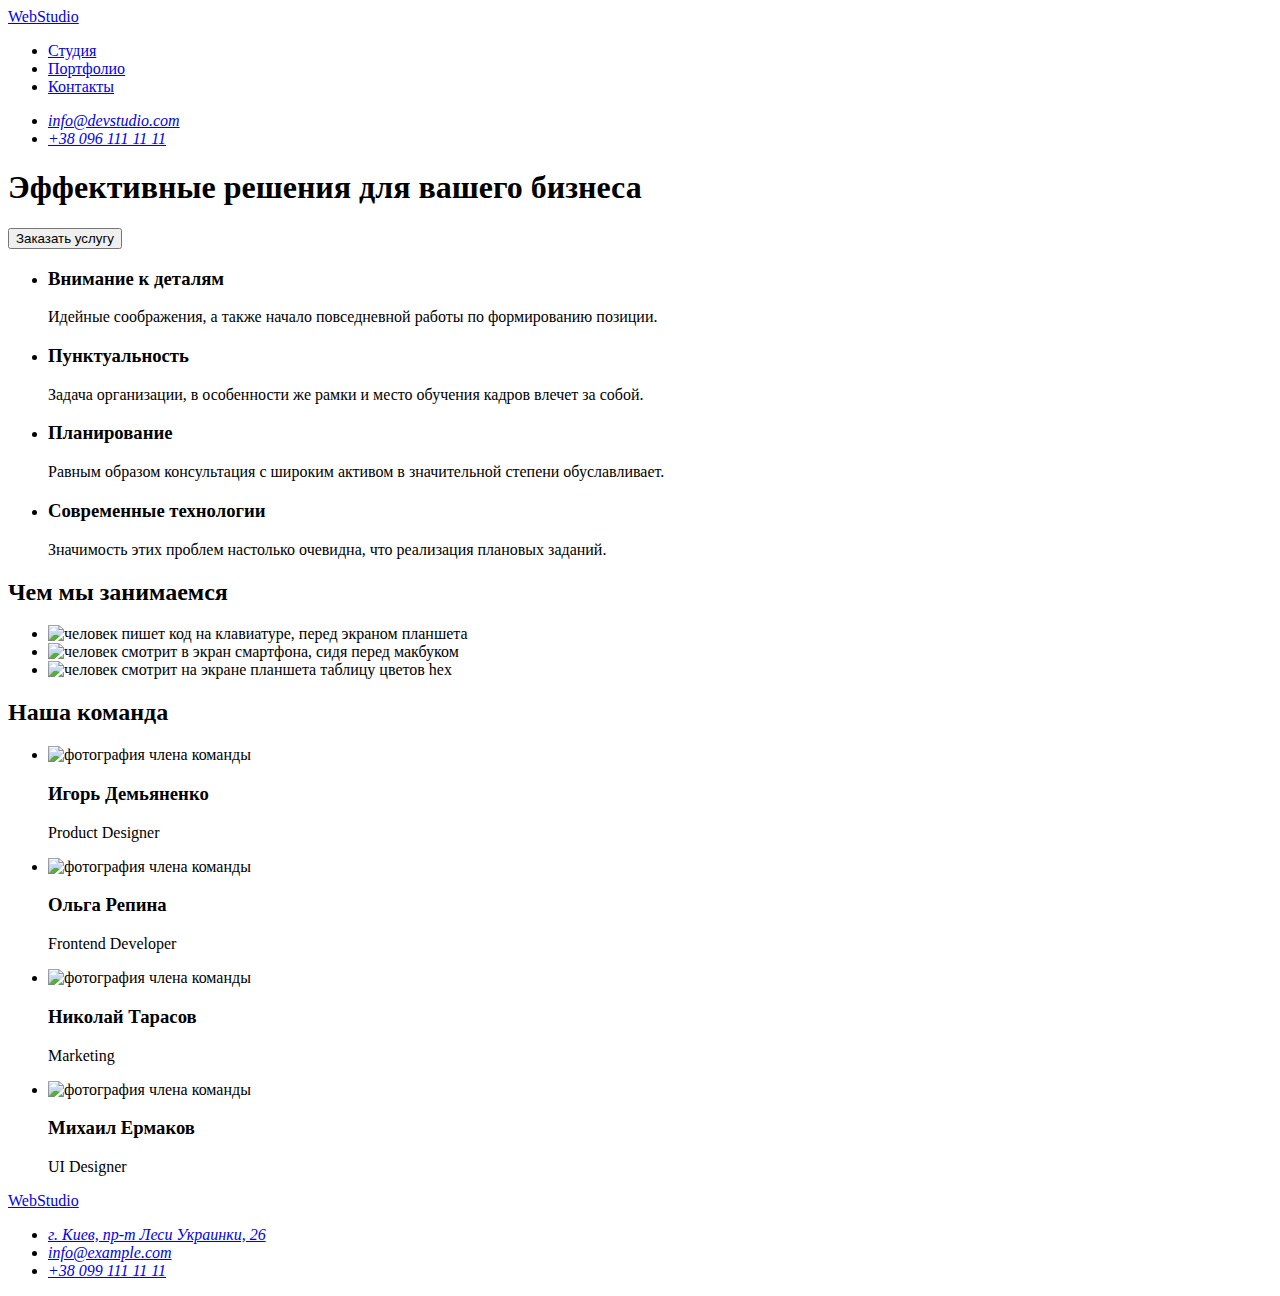
==== index.html @ 72543e78 "adds hw-01" ====
<!DOCTYPE html>
<html lang="ru">
  <head>
    <meta charset="UTF-8" />
    <meta name="viewport" content="width=device-width, initial-scale=1.0" />
    <title>WebStudio</title>
  </head>
  <body>
    <!--header-->
    <header>
      <nav>
        <a href="./index.html" aria-label="текстовый логотип вебстудии"
          ><span>Web</span>Studio</a
        >
        <ul>
          <li><a href="#studio">Студия</a></li>
          <li><a href="#portfolio">Портфолио</a></li>
          <li><a href="#contact">Контакты</a></li>
        </ul>
      </nav>
      <address>
        <ul>
          <li>
            <a href="mailto:info@devstudio.com">info@devstudio.com</a>
          </li>
          <li><a href="tel:+380961111111">+38 096 111 11 11</a></li>
        </ul>
      </address>
    </header>
    <main>
      <!--hero-->
      <section>
        <h1>Эффективные решения для вашего бизнеса</h1>
        <button type="button">Заказать услугу</button>
      </section>
      <!--features-->
      <section>
        <h2 hidden>Особенности</h2>
        <ul>
          <li>
            <h3>Внимание к деталям</h3>
            <p>
              Идейные соображения, а также начало повседневной работы по
              формированию позиции.
            </p>
          </li>
          <li>
            <h3>Пунктуальность</h3>
            <p>
              Задача организации, в особенности же рамки и место обучения кадров
              влечет за собой.
            </p>
          </li>
          <li>
            <h3>Планирование</h3>
            <p>
              Равным образом консультация с широким активом в значительной
              степени обуславливает.
            </p>
          </li>
          <li>
            <h3>Современные технологии</h3>
            <p>
              Значимость этих проблем настолько очевидна, что реализация
              плановых заданий.
            </p>
          </li>
        </ul>
      </section>
      <!--doing-->
      <section>
        <h2>Чем мы занимаемся</h2>
        <ul>
          <li>
            <img
              src="./images/doing/img.jpg"
              alt="человек пишет код на клавиатуре, перед экраном планшета"
              height="370"
              width="294"
            />
          </li>
          <li>
            <img
              src="./images/doing/img-1.jpg"
              alt="человек смотрит в экран смартфона, сидя перед макбуком"
              height="370"
              width="294"
            />
          </li>
          <li>
            <img
              src="./images/doing/img-2.jpg"
              alt="человек смотрит на экране планшета таблицу цветов hex"
              height="370"
              width="294"
            />
          </li>
        </ul>
      </section>
      <!--team-->
      <section>
        <h2>Наша команда</h2>
        <ul>
          <li>
            <img
              src="./images/team/img.jpg"
              alt="фотография члена команды"
              height="270"
              width="260"
            />
            <h3>Игорь Демьяненко</h3>
            <p lang="en">Product Designer</p>
          </li>
          <li>
            <img
              src="./images/team/img-1.jpg"
              alt="фотография члена команды"
              height="270"
              width="260"
            />
            <h3>Ольга Репина</h3>
            <p lang="en">Frontend Developer</p>
          </li>
          <li>
            <img
              src="./images/team/img-2.jpg"
              alt="фотография члена команды"
              height="270"
              width="260"
            />
            <h3>Николай Тарасов</h3>
            <p lang="en">Marketing</p>
          </li>
          <li>
            <img
              src="./images/team/img-3.jpg"
              alt="фотография члена команды"
              height="270"
              width="260"
            />
            <h3>Михаил Ермаков</h3>
            <p lang="en">UI Designer</p>
          </li>
        </ul>
      </section>
    </main>
    <!--footer-->
    <footer>
      <h2 hidden>Подвал</h2>
      <a href="./index.html" aria-label="текстовый логотип вебстудии"
        ><span>Web</span>Studio</a
      >
      <address>
        <ul>
          <li>
            <a href="https://goo.gl/maps/6B7yDmjmFDrhYiot9"
              >г. Киев, пр-т Леси Украинки, 26</a
            >
          </li>
          <li><a href="mailto:info@example.com">info@example.com</a></li>
          <li><a href="tel:+380991111111">+38 099 111 11 11</a></li>
        </ul>
      </address>
    </footer>
  </body>
</html>
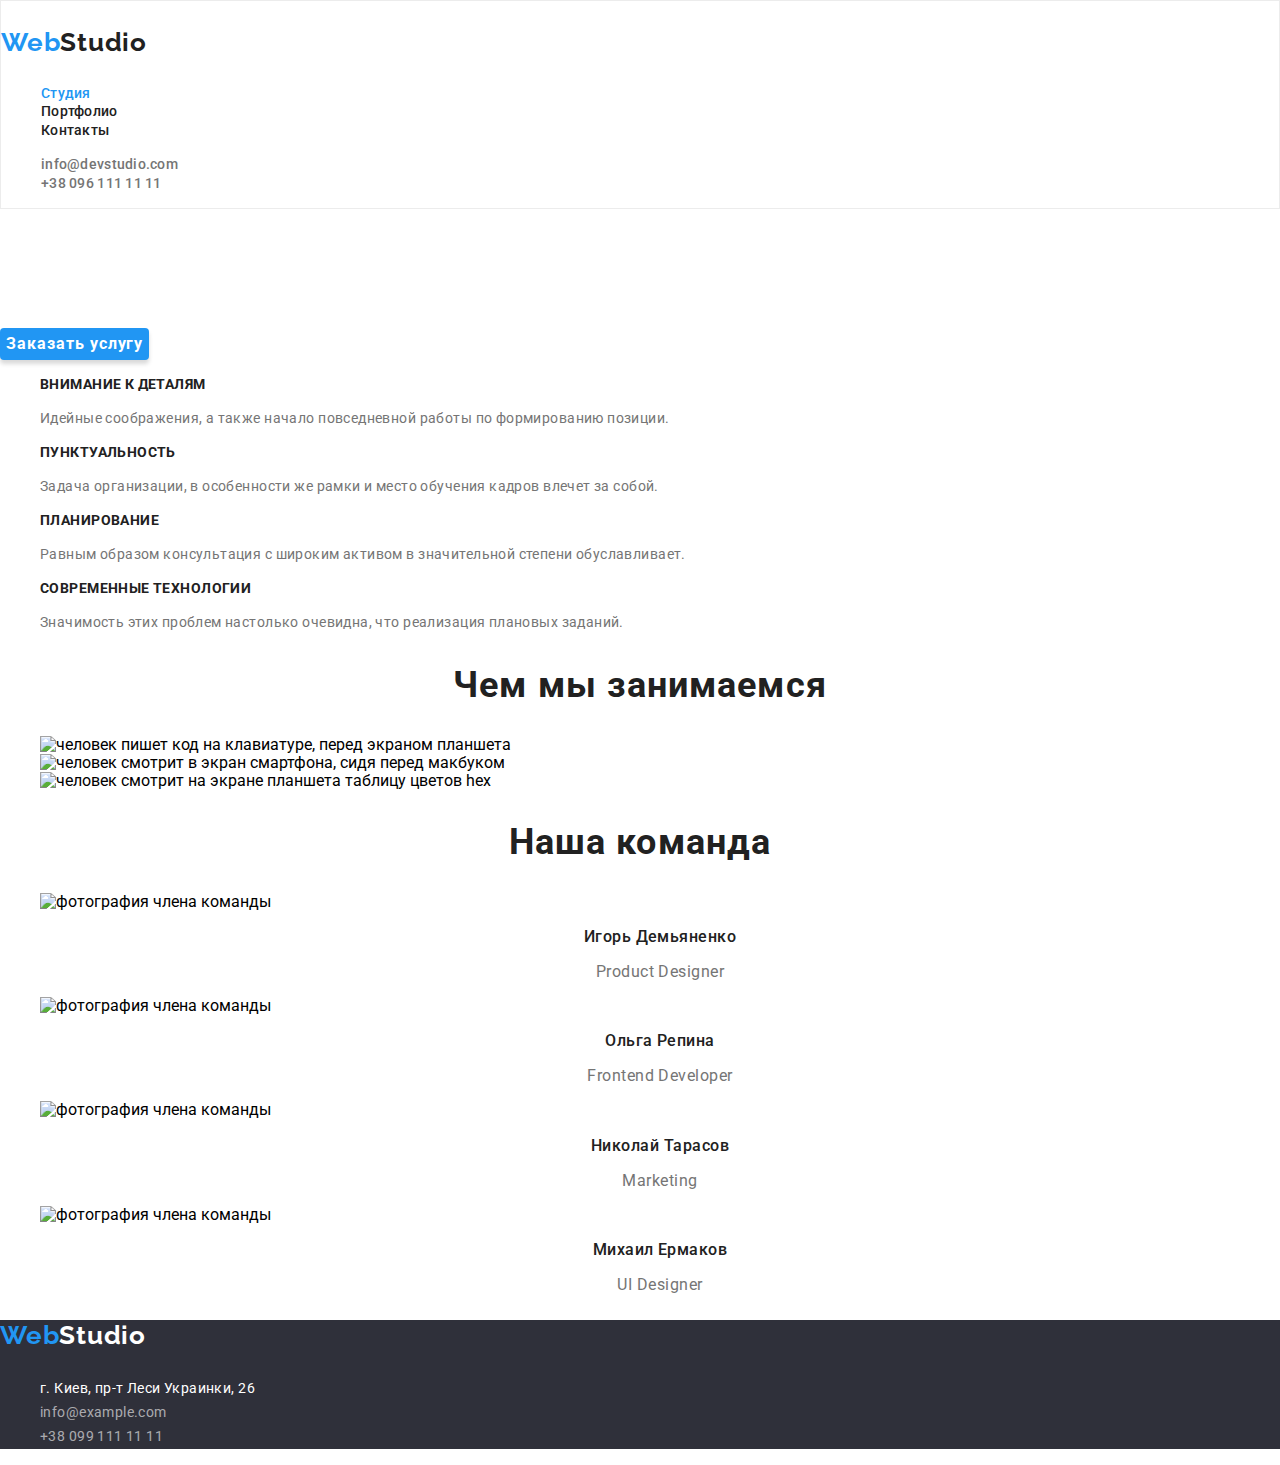
==== commit 16a5cb75: "adds hw-02" ====
--- a/index.html
+++ b/index.html
@@ -3,92 +3,89 @@
   <head>
     <meta charset="UTF-8" />
     <meta name="viewport" content="width=device-width, initial-scale=1.0" />
+    <link rel="stylesheet" href="https://cdnjs.cloudflare.com/ajax/libs/modern-normalize/1.0.0/modern-normalize.min.css" />
+    <link
+      href="https://fonts.googleapis.com/css2?family=Raleway:wght@700&family=Roboto:wght@400;500;700;900&display=swap"
+      rel="stylesheet"
+    />
+    <link rel="stylesheet" href="./css/styles.css" />
     <title>WebStudio</title>
   </head>
   <body>
     <!--header-->
-    <header>
-      <nav>
-        <a href="./index.html" aria-label="текстовый логотип вебстудии"
-          ><span>Web</span>Studio</a
+    <header class="header">
+      <nav class="navigation">
+        <a class="navigation-link link" href="./index.html" aria-label="текстовый логотип вебстудии"
+          ><p class="logo logo-header"><span class="logo-part">Web</span>Studio</p></a
         >
-        <ul>
-          <li><a href="#studio">Студия</a></li>
-          <li><a href="#portfolio">Портфолио</a></li>
-          <li><a href="#contact">Контакты</a></li>
+        <ul class="navigation-list list">
+          <li class="navigation-list-item"><a class="navigation-list-link link active" href="./index.html">Студия</a></li>
+          <li class="navigation-list-item"><a class="navigation-list-link link" href="./portfolio.html">Портфолио</a></li>
+          <li class="navigation-list-item"><a class="navigation-list-link link" href="#">Контакты</a></li>
         </ul>
       </nav>
-      <address>
-        <ul>
-          <li>
-            <a href="mailto:info@devstudio.com">info@devstudio.com</a>
+      <address class="address">
+        <ul class="header-list list">
+          <li class="header-list-item">
+            <a class="header-list-link link" href="mailto:info@devstudio.com">info@devstudio.com</a>
           </li>
-          <li><a href="tel:+380961111111">+38 096 111 11 11</a></li>
+          <li class="header-list-item"><a class="header-list-link link" href="tel:+380961111111">+38 096 111 11 11</a></li>
         </ul>
       </address>
     </header>
     <main>
       <!--hero-->
-      <section>
-        <h1>Эффективные решения для вашего бизнеса</h1>
-        <button type="button">Заказать услугу</button>
+      <section class="hero">
+        <h1 class="hero-title">Эффективные решения для вашего бизнеса</h1>
+        <button class="modal-button" type="button">Заказать услугу</button>
       </section>
       <!--features-->
-      <section>
-        <h2 hidden>Особенности</h2>
-        <ul>
-          <li>
-            <h3>Внимание к деталям</h3>
-            <p>
-              Идейные соображения, а также начало повседневной работы по
-              формированию позиции.
-            </p>
+      <section class="features">
+        <h2 class="title" hidden>Особенности</h2>
+        <ul class="features-list list">
+          <li class="features-list-item">
+            <h3 class="features-list-title">Внимание к деталям</h3>
+            <p class="features-list-text">Идейные соображения, а также начало повседневной работы по формированию позиции.</p>
           </li>
-          <li>
-            <h3>Пунктуальность</h3>
-            <p>
-              Задача организации, в особенности же рамки и место обучения кадров
-              влечет за собой.
-            </p>
+          <li class="features-list-item">
+            <h3 class="features-list-title">Пунктуальность</h3>
+            <p class="features-list-text">Задача организации, в особенности же рамки и место обучения кадров влечет за собой.</p>
           </li>
-          <li>
-            <h3>Планирование</h3>
-            <p>
-              Равным образом консультация с широким активом в значительной
-              степени обуславливает.
-            </p>
+          <li class="features-list-item">
+            <h3 class="features-list-title">Планирование</h3>
+            <p class="features-list-text">Равным образом консультация с широким активом в значительной степени обуславливает.</p>
           </li>
-          <li>
-            <h3>Современные технологии</h3>
-            <p>
-              Значимость этих проблем настолько очевидна, что реализация
-              плановых заданий.
-            </p>
+          <li class="features-list-item">
+            <h3 class="features-list-title">Современные технологии</h3>
+            <p class="features-list-text">Значимость этих проблем настолько очевидна, что реализация плановых заданий.</p>
           </li>
         </ul>
       </section>
       <!--doing-->
-      <section>
-        <h2>Чем мы занимаемся</h2>
-        <ul>
-          <li>
+      <section class="doing">
+        <h2 class="title">Чем мы занимаемся</h2>
+        <ul class="doing-list list">
+          <li class="doing-list-item">
             <img
+              class="doing-list-img"
               src="./images/doing/img.jpg"
               alt="человек пишет код на клавиатуре, перед экраном планшета"
               height="370"
               width="294"
             />
           </li>
-          <li>
+          <li class="doing-list-item">
             <img
+              class="doing-list-img"
               src="./images/doing/img-1.jpg"
               alt="человек смотрит в экран смартфона, сидя перед макбуком"
               height="370"
               width="294"
             />
           </li>
-          <li>
+          <li class="doing-list-item">
             <img
+              class="doing-list-img"
               src="./images/doing/img-2.jpg"
               alt="человек смотрит на экране планшета таблицу цветов hex"
               height="370"
@@ -98,67 +95,45 @@
         </ul>
       </section>
       <!--team-->
-      <section>
-        <h2>Наша команда</h2>
-        <ul>
-          <li>
-            <img
-              src="./images/team/img.jpg"
-              alt="фотография члена команды"
-              height="270"
-              width="260"
-            />
-            <h3>Игорь Демьяненко</h3>
-            <p lang="en">Product Designer</p>
+      <section class="team">
+        <h2 class="title">Наша команда</h2>
+        <ul class="team-list list">
+          <li class="team-list-item">
+            <img class="team-list-img" src="./images/team/img.jpg" alt="фотография члена команды" height="270" width="260" />
+            <h3 class="team-list-title">Игорь Демьяненко</h3>
+            <p class="team-list-text" lang="en">Product Designer</p>
           </li>
-          <li>
-            <img
-              src="./images/team/img-1.jpg"
-              alt="фотография члена команды"
-              height="270"
-              width="260"
-            />
-            <h3>Ольга Репина</h3>
-            <p lang="en">Frontend Developer</p>
+          <li class="team-list-item">
+            <img class="team-list-img" src="./images/team/img-1.jpg" alt="фотография члена команды" height="270" width="260" />
+            <h3 class="team-list-title">Ольга Репина</h3>
+            <p class="team-list-text" lang="en">Frontend Developer</p>
           </li>
-          <li>
-            <img
-              src="./images/team/img-2.jpg"
-              alt="фотография члена команды"
-              height="270"
-              width="260"
-            />
-            <h3>Николай Тарасов</h3>
-            <p lang="en">Marketing</p>
+          <li class="team-list-item">
+            <img class="team-list-img" src="./images/team/img-2.jpg" alt="фотография члена команды" height="270" width="260" />
+            <h3 class="team-list-title">Николай Тарасов</h3>
+            <p class="team-list-text" lang="en">Marketing</p>
           </li>
-          <li>
-            <img
-              src="./images/team/img-3.jpg"
-              alt="фотография члена команды"
-              height="270"
-              width="260"
-            />
-            <h3>Михаил Ермаков</h3>
-            <p lang="en">UI Designer</p>
+          <li class="team-list-item">
+            <img class="team-list-img" src="./images/team/img-3.jpg" alt="фотография члена команды" height="270" width="260" />
+            <h3 class="team-list-title">Михаил Ермаков</h3>
+            <p class="team-list-text" lang="en">UI Designer</p>
           </li>
         </ul>
       </section>
     </main>
     <!--footer-->
-    <footer>
-      <h2 hidden>Подвал</h2>
-      <a href="./index.html" aria-label="текстовый логотип вебстудии"
-        ><span>Web</span>Studio</a
-      >
-      <address>
-        <ul>
-          <li>
-            <a href="https://goo.gl/maps/6B7yDmjmFDrhYiot9"
-              >г. Киев, пр-т Леси Украинки, 26</a
-            >
+    <footer class="footer">
+      <h2 class="title" hidden>Подвал</h2>
+      <a class="navigation-link link" href="./index.html" aria-label="текстовый логотип вебстудии">
+        <p class="logo logo-footer"><span class="logo-part">Web</span>Studio</p>
+      </a>
+      <address class="address">
+        <ul class="footer-list list">
+          <li class="footer-list-item">
+            <a class="footer-list-map link" href="https://goo.gl/maps/6B7yDmjmFDrhYiot9">г. Киев, пр-т Леси Украинки, 26</a>
           </li>
-          <li><a href="mailto:info@example.com">info@example.com</a></li>
-          <li><a href="tel:+380991111111">+38 099 111 11 11</a></li>
+          <li class="footer-list-item"><a class="footer-list-link link" href="mailto:info@example.com">info@example.com</a></li>
+          <li class="footer-list-item"><a class="footer-list-link link" href="tel:+380991111111">+38 099 111 11 11</a></li>
         </ul>
       </address>
     </footer>
--- a/css/styles.css
+++ b/css/styles.css
@@ -0,0 +1,239 @@
+:root {
+  --primary-font: 'Roboto', sans-serif;
+  --secondary-font: 'Raleway', sans-serif;
+  /* --tertiary-font: 'Raleway', sans-serif; */
+  --accent-color: #2196f3;
+  --title-color: #212121;
+}
+
+body {
+  font-family: var(--primary-font);
+  font-style: normal;
+  position: relative;
+  background: #ffffff;
+}
+
+/* ========== components ========== */
+.logo {
+  font-family: var(--secondary-font);
+  font-style: normal;
+  font-weight: 700;
+  font-size: 26px;
+  line-height: 1.192;
+  letter-spacing: 0.03em;
+}
+.logo-header {
+  color: #212121;
+}
+.logo-footer {
+  color: #ffffff;
+}
+.logo-part {
+  color: #2196f3;
+}
+.title {
+  font-weight: 700;
+  font-size: 36px;
+  line-height: 1.167;
+  text-align: center;
+  letter-spacing: 0.03em;
+  color: var(--title-color);
+}
+.list {
+  list-style: none;
+}
+.link {
+  text-decoration: none;
+}
+.address {
+  font-style: normal;
+}
+/* ========== end components ========== */
+
+/* ========== header ========== */
+.navigation-list-link {
+  font-weight: 500;
+  font-size: 14px;
+  line-height: 1.143;
+  letter-spacing: 0.02em;
+  color: #212121;
+}
+.header-list-link {
+  font-weight: 500;
+  font-size: 14px;
+  line-height: 1.143;
+  letter-spacing: 0.02em;
+  color: #757575;
+}
+.navigation-list-link:hover,
+.navigation-list-link:focus,
+.header-list-link:hover,
+.header-list-link:focus {
+  color: var(--accent-color);
+}
+.active {
+  color: var(--accent-color);
+}
+.header {
+  border: 1px solid #ececec;
+}
+/* ========== end header ========== */
+
+/* ========== hero ========== */
+.hero-title {
+  font-weight: 900;
+  font-size: 44px;
+  line-height: 1.364;
+  text-align: center;
+  letter-spacing: 0.06em;
+  text-transform: uppercase;
+  color: #ffffff;
+}
+.modal-button {
+  font-family: var(--primary-font);
+  font-style: normal;
+  font-weight: 700;
+  font-size: 16px;
+  line-height: 1.875;
+  display: flex;
+  align-items: center;
+  text-align: center;
+  letter-spacing: 0.06em;
+  color: #ffffff;
+  background: #2196f3;
+  box-shadow: 0px 4px 4px rgba(0, 0, 0, 0.15);
+  border-radius: 4px;
+  border: none;
+  outline: none;
+}
+/* .modal-button is in components*/
+/* ========== end hero ========== */
+
+/* ========== features ========== */
+.features-list-title {
+  font-weight: 700;
+  font-size: 14px;
+  line-height: 1.143;
+  letter-spacing: 0.03em;
+  text-transform: uppercase;
+  color: #212121;
+}
+.features-list-text {
+  font-weight: 400;
+  font-size: 14px;
+  line-height: 24px;
+  letter-spacing: 0.03em;
+  color: #757575;
+}
+/* ========== end features ========== */
+
+/* ========== doing ========== */
+/* .title is in components*/
+/* .doing-list-img {
+position: absolute;
+width: 370px;
+height: 294px;
+left: 1015px;
+top: 1061px;} */
+/* ========== end doing ========== */
+
+/* ========== team ========== */
+/* .title is in components*/
+.team-list-title {
+  font-weight: 500;
+  font-size: 16px;
+  line-height: 1.187;
+  text-align: center;
+  letter-spacing: 0.03em;
+  color: #212121;
+}
+.team-list-text {
+  font-weight: 400;
+  font-size: 16px;
+  line-height: 1.187;
+  text-align: center;
+  letter-spacing: 0.03em;
+  color: #757575;
+}
+/* .team-list-img {
+position: absolute;
+background: #FFFFFF;
+box-shadow: 0px 1px 3px rgba(0, 0, 0, 0.12), 0px 1px 1px rgba(0, 0, 0, 0.14), 0px 2px 1px rgba(0, 0, 0, 0.2);
+border-radius: 0px 0px 4px 4px;
+} */
+/* ========== end team ========== */
+
+/* ========== footer ========== */
+.footer {
+  background: #2f303a;
+}
+.logo-dark {
+  font-weight: 700;
+  font-size: 26px;
+  line-height: 1.192;
+  letter-spacing: 0.03em;
+  color: #ffffff;
+}
+.footer-list-map {
+  font-weight: 400;
+  font-size: 14px;
+  line-height: 1.714;
+  letter-spacing: 0.03em;
+  color: #ffffff;
+}
+.footer-list-link {
+  font-weight: 400;
+  font-size: 14px;
+  line-height: 1.714;
+  letter-spacing: 0.03em;
+  color: rgba(255, 255, 255, 0.6);
+}
+/* ========== end footer ========== */
+
+/* ========== portfolio ========== */
+.filter-button {
+  font-family: var(--primary-font);
+  font-style: normal;
+  height: 38px;
+  font-weight: 500;
+  font-size: 16px;
+  line-height: 1.625px;
+  text-align: center;
+  letter-spacing: 0.03em;
+  color: #212121;
+  background: #f5f4fa;
+  border-radius: 4px;
+  border: none;
+  outline: none;
+}
+.filter-button:hover,
+.filter-button:focus {
+  color: #ffffff;
+  background: #2196f3;
+  box-shadow: 0px 3px 1px rgba(0, 0, 0, 0.1), 0px 1px 2px rgba(0, 0, 0, 0.08), 0px 2px 2px rgba(0, 0, 0, 0.12);
+}
+.portfolio-list-title {
+  font-weight: 700;
+  font-size: 18px;
+  line-height: 2;
+  letter-spacing: 0.06em;
+  color: var(--title-color);
+}
+.portfolio-list-text {
+  font-weight: 400;
+  font-size: 16px;
+  line-height: 1.875;
+  letter-spacing: 0.03em;
+  color: #757575;
+}
+/* .portfolio-list-item {
+  position: absolute;
+  width: 370px;
+  height: 404px;
+  left: 215px;
+  top: 262px;
+  background: #ffffff;
+  border: 1px solid #eeeeee;
+  box-sizing: border-box;
+} */
+/* ========== end portfolio ========== */
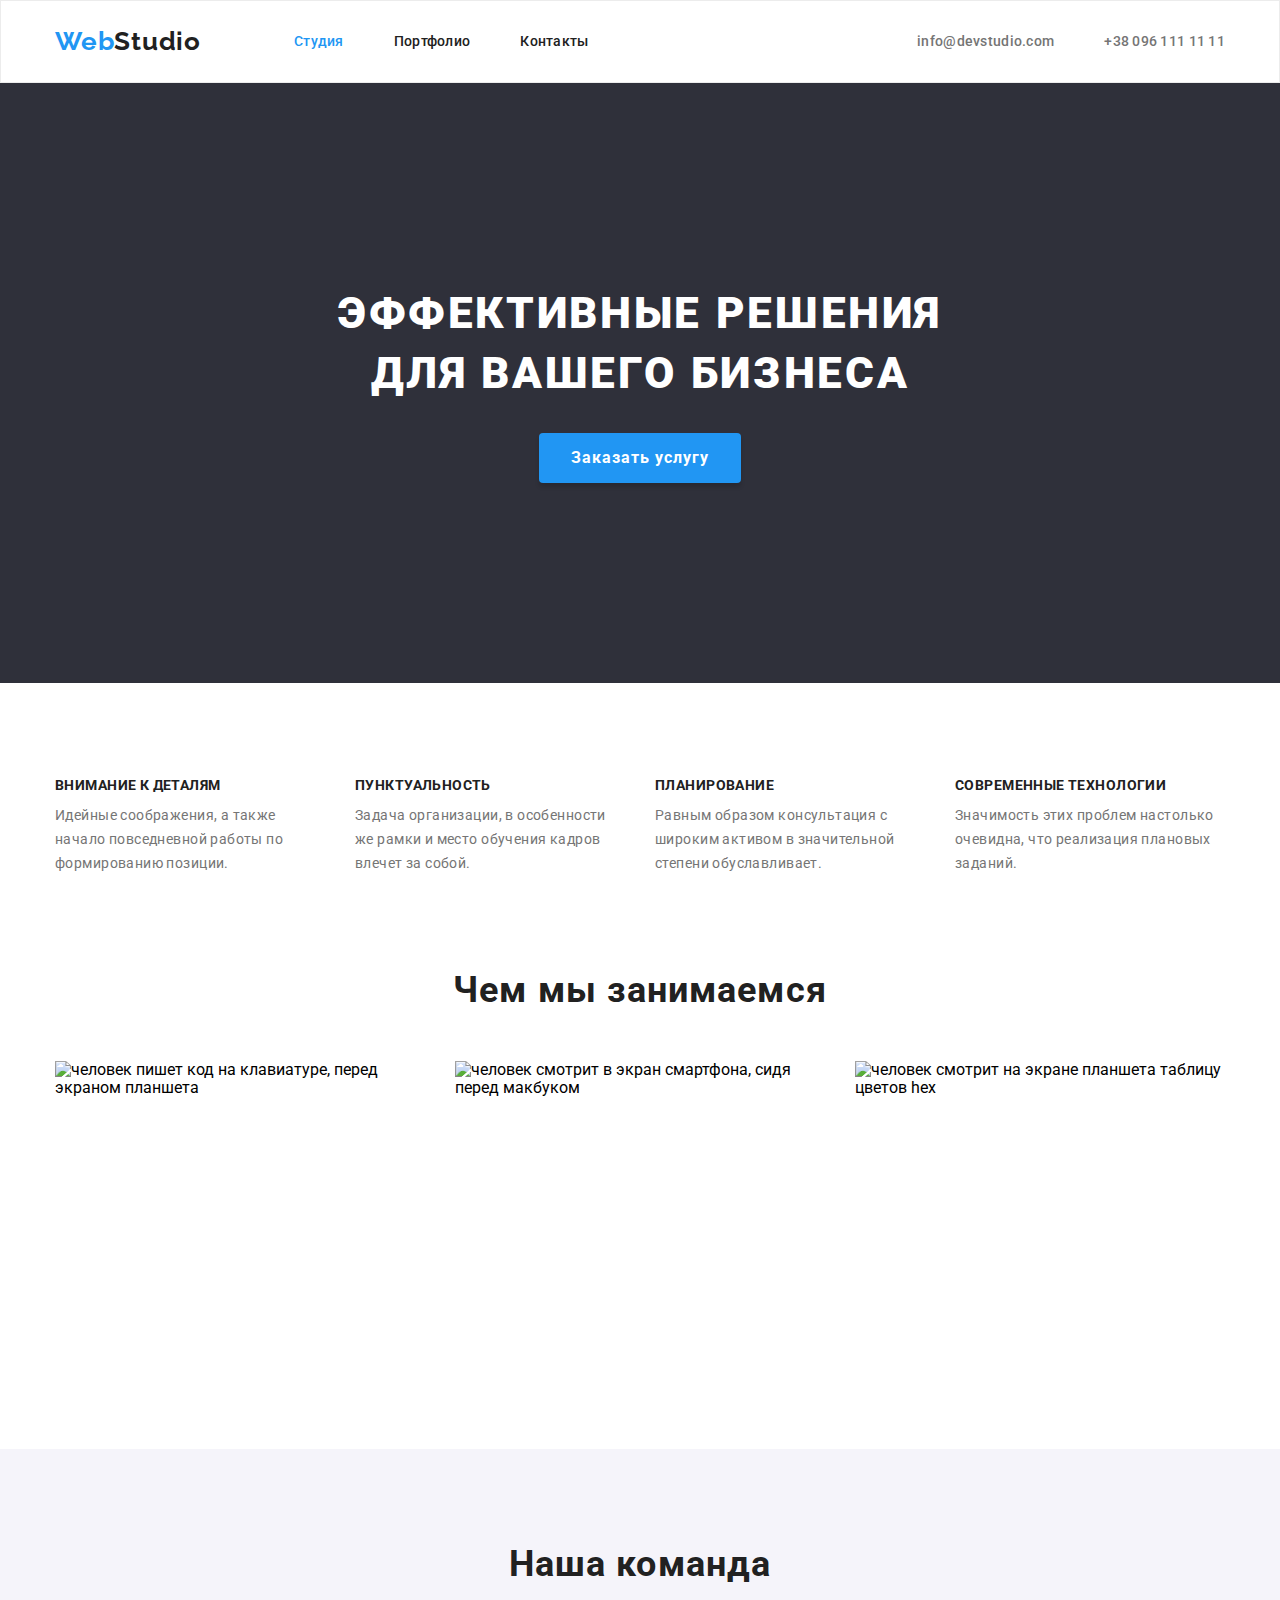
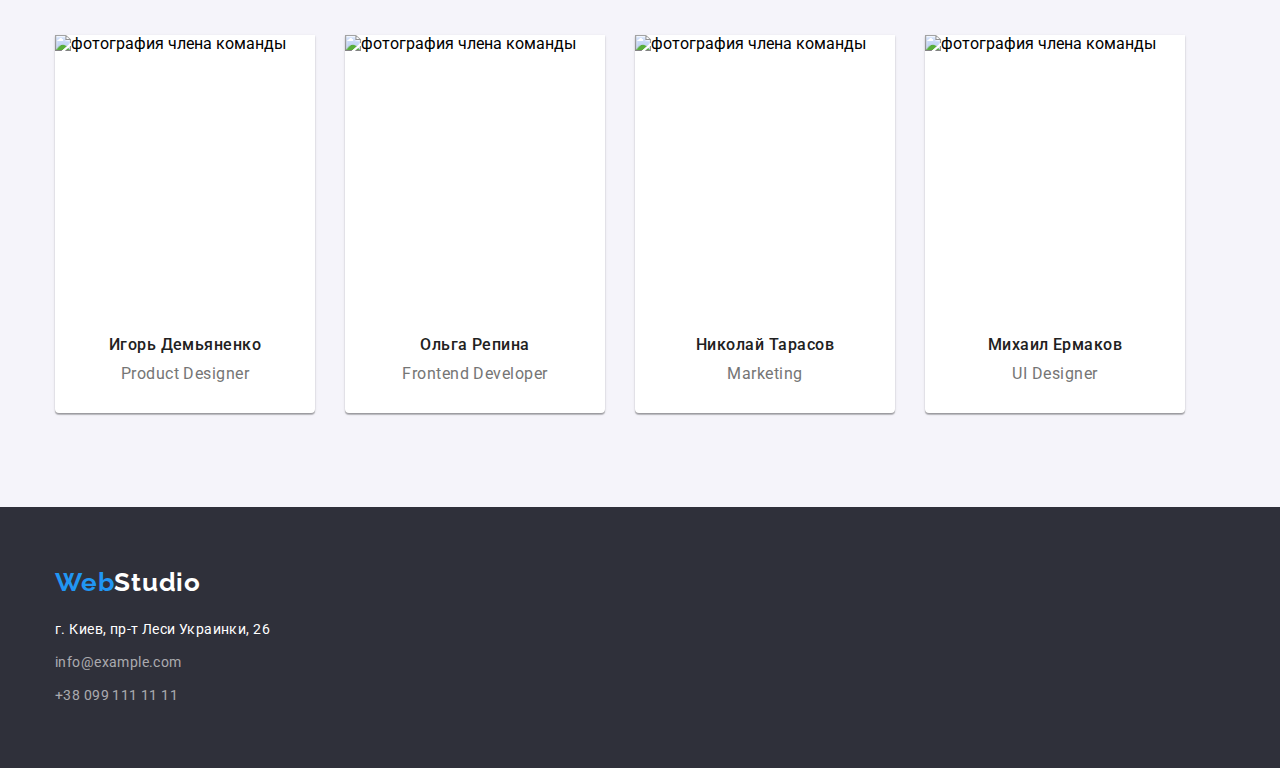
==== commit 5970b06e: "adds hw-03" ====
--- a/index.html
+++ b/index.html
@@ -14,128 +14,148 @@
   <body>
     <!--header-->
     <header class="header">
-      <nav class="navigation">
-        <a class="navigation-link link" href="./index.html" aria-label="текстовый логотип вебстудии"
-          ><p class="logo logo-header"><span class="logo-part">Web</span>Studio</p></a
-        >
-        <ul class="navigation-list list">
-          <li class="navigation-list-item"><a class="navigation-list-link link active" href="./index.html">Студия</a></li>
-          <li class="navigation-list-item"><a class="navigation-list-link link" href="./portfolio.html">Портфолио</a></li>
-          <li class="navigation-list-item"><a class="navigation-list-link link" href="#">Контакты</a></li>
-        </ul>
-      </nav>
-      <address class="address">
-        <ul class="header-list list">
-          <li class="header-list-item">
-            <a class="header-list-link link" href="mailto:info@devstudio.com">info@devstudio.com</a>
-          </li>
-          <li class="header-list-item"><a class="header-list-link link" href="tel:+380961111111">+38 096 111 11 11</a></li>
-        </ul>
-      </address>
+      <div class="container">
+        <nav class="navigation">
+          <a class="logo logo-header link" href="./index.html" aria-label="текстовый логотип вебстудии"
+            ><span class="logo-part">Web</span>Studio</a
+          >
+          <ul class="navigation-list list">
+            <li class="navigation-list-item"><a class="navigation-list-link link active" href="./index.html">Студия</a></li>
+            <li class="navigation-list-item"><a class="navigation-list-link link" href="./portfolio.html">Портфолио</a></li>
+            <li class="navigation-list-item"><a class="navigation-list-link link" href="#">Контакты</a></li>
+          </ul>
+        </nav>
+        <address class="address">
+          <ul class="header-list list">
+            <li class="header-list-item">
+              <a class="header-list-link link" href="mailto:info@devstudio.com">info@devstudio.com</a>
+            </li>
+            <li class="header-list-item"><a class="header-list-link link" href="tel:+380961111111">+38 096 111 11 11</a></li>
+          </ul>
+        </address>
+      </div>
     </header>
     <main>
       <!--hero-->
-      <section class="hero">
-        <h1 class="hero-title">Эффективные решения для вашего бизнеса</h1>
-        <button class="modal-button" type="button">Заказать услугу</button>
+      <section class="hero section">
+        <div class="container">
+          <h1 class="hero-title">Эффективные решения для вашего бизнеса</h1>
+          <button class="modal-button" type="button">Заказать услугу</button>
+        </div>
       </section>
       <!--features-->
-      <section class="features">
-        <h2 class="title" hidden>Особенности</h2>
-        <ul class="features-list list">
-          <li class="features-list-item">
-            <h3 class="features-list-title">Внимание к деталям</h3>
-            <p class="features-list-text">Идейные соображения, а также начало повседневной работы по формированию позиции.</p>
-          </li>
-          <li class="features-list-item">
-            <h3 class="features-list-title">Пунктуальность</h3>
-            <p class="features-list-text">Задача организации, в особенности же рамки и место обучения кадров влечет за собой.</p>
-          </li>
-          <li class="features-list-item">
-            <h3 class="features-list-title">Планирование</h3>
-            <p class="features-list-text">Равным образом консультация с широким активом в значительной степени обуславливает.</p>
-          </li>
-          <li class="features-list-item">
-            <h3 class="features-list-title">Современные технологии</h3>
-            <p class="features-list-text">Значимость этих проблем настолько очевидна, что реализация плановых заданий.</p>
-          </li>
-        </ul>
+      <section class="features section">
+        <div class="container">
+          <h2 class="title" hidden>Особенности</h2>
+          <ul class="features-list list">
+            <li class="features-list-item">
+              <h3 class="features-list-title">Внимание к деталям</h3>
+              <p class="features-list-text">Идейные соображения, а также начало повседневной работы по формированию позиции.</p>
+            </li>
+            <li class="features-list-item">
+              <h3 class="features-list-title">Пунктуальность</h3>
+              <p class="features-list-text">Задача организации, в особенности же рамки и место обучения кадров влечет за собой.</p>
+            </li>
+            <li class="features-list-item">
+              <h3 class="features-list-title">Планирование</h3>
+              <p class="features-list-text">Равным образом консультация с широким активом в значительной степени обуславливает.</p>
+            </li>
+            <li class="features-list-item">
+              <h3 class="features-list-title">Современные технологии</h3>
+              <p class="features-list-text">Значимость этих проблем настолько очевидна, что реализация плановых заданий.</p>
+            </li>
+          </ul>
+        </div>
       </section>
       <!--doing-->
-      <section class="doing">
-        <h2 class="title">Чем мы занимаемся</h2>
-        <ul class="doing-list list">
-          <li class="doing-list-item">
-            <img
-              class="doing-list-img"
-              src="./images/doing/img.jpg"
-              alt="человек пишет код на клавиатуре, перед экраном планшета"
-              height="370"
-              width="294"
-            />
-          </li>
-          <li class="doing-list-item">
-            <img
-              class="doing-list-img"
-              src="./images/doing/img-1.jpg"
-              alt="человек смотрит в экран смартфона, сидя перед макбуком"
-              height="370"
-              width="294"
-            />
-          </li>
-          <li class="doing-list-item">
-            <img
-              class="doing-list-img"
-              src="./images/doing/img-2.jpg"
-              alt="человек смотрит на экране планшета таблицу цветов hex"
-              height="370"
-              width="294"
-            />
-          </li>
-        </ul>
+      <section class="doing section">
+        <div class="container">
+          <h2 class="title">Чем мы занимаемся</h2>
+          <ul class="doing-list list">
+            <li class="doing-list-item">
+              <img
+                class="doing-list-img"
+                src="./images/doing/img.jpg"
+                alt="человек пишет код на клавиатуре, перед экраном планшета"
+                height="370"
+                width="294"
+              />
+            </li>
+            <li class="doing-list-item">
+              <img
+                class="doing-list-img"
+                src="./images/doing/img-1.jpg"
+                alt="человек смотрит в экран смартфона, сидя перед макбуком"
+                height="370"
+                width="294"
+              />
+            </li>
+            <li class="doing-list-item">
+              <img
+                class="doing-list-img"
+                src="./images/doing/img-2.jpg"
+                alt="человек смотрит на экране планшета таблицу цветов hex"
+                height="370"
+                width="294"
+              />
+            </li>
+          </ul>
+        </div>
       </section>
       <!--team-->
-      <section class="team">
-        <h2 class="title">Наша команда</h2>
-        <ul class="team-list list">
-          <li class="team-list-item">
-            <img class="team-list-img" src="./images/team/img.jpg" alt="фотография члена команды" height="270" width="260" />
-            <h3 class="team-list-title">Игорь Демьяненко</h3>
-            <p class="team-list-text" lang="en">Product Designer</p>
-          </li>
-          <li class="team-list-item">
-            <img class="team-list-img" src="./images/team/img-1.jpg" alt="фотография члена команды" height="270" width="260" />
-            <h3 class="team-list-title">Ольга Репина</h3>
-            <p class="team-list-text" lang="en">Frontend Developer</p>
-          </li>
-          <li class="team-list-item">
-            <img class="team-list-img" src="./images/team/img-2.jpg" alt="фотография члена команды" height="270" width="260" />
-            <h3 class="team-list-title">Николай Тарасов</h3>
-            <p class="team-list-text" lang="en">Marketing</p>
-          </li>
-          <li class="team-list-item">
-            <img class="team-list-img" src="./images/team/img-3.jpg" alt="фотография члена команды" height="270" width="260" />
-            <h3 class="team-list-title">Михаил Ермаков</h3>
-            <p class="team-list-text" lang="en">UI Designer</p>
-          </li>
-        </ul>
+      <section class="team section">
+        <div class="container">
+          <h2 class="title">Наша команда</h2>
+          <ul class="team-list list">
+            <li class="team-list-item">
+              <img class="team-list-img" src="./images/team/img.jpg" alt="фотография члена команды" height="270" width="260" />
+              <div class="team-list-content">
+                <h3 class="team-list-title">Игорь Демьяненко</h3>
+                <p class="team-list-text" lang="en">Product Designer</p>
+              </div>
+            </li>
+            <li class="team-list-item">
+              <img class="team-list-img" src="./images/team/img-1.jpg" alt="фотография члена команды" height="270" width="260" />
+              <div class="team-list-content">
+                <h3 class="team-list-title">Ольга Репина</h3>
+                <p class="team-list-text" lang="en">Frontend Developer</p>
+              </div>
+            </li>
+            <li class="team-list-item">
+              <img class="team-list-img" src="./images/team/img-2.jpg" alt="фотография члена команды" height="270" width="260" />
+              <div class="team-list-content">
+                <h3 class="team-list-title">Николай Тарасов</h3>
+                <p class="team-list-text" lang="en">Marketing</p>
+              </div>
+            </li>
+            <li class="team-list-item">
+              <img class="team-list-img" src="./images/team/img-3.jpg" alt="фотография члена команды" height="270" width="260" />
+              <div class="team-list-content">
+                <h3 class="team-list-title">Михаил Ермаков</h3>
+                <p class="team-list-text" lang="en">UI Designer</p>
+              </div>
+            </li>
+          </ul>
+        </div>
       </section>
     </main>
     <!--footer-->
-    <footer class="footer">
-      <h2 class="title" hidden>Подвал</h2>
-      <a class="navigation-link link" href="./index.html" aria-label="текстовый логотип вебстудии">
-        <p class="logo logo-footer"><span class="logo-part">Web</span>Studio</p>
-      </a>
-      <address class="address">
-        <ul class="footer-list list">
-          <li class="footer-list-item">
-            <a class="footer-list-map link" href="https://goo.gl/maps/6B7yDmjmFDrhYiot9">г. Киев, пр-т Леси Украинки, 26</a>
-          </li>
-          <li class="footer-list-item"><a class="footer-list-link link" href="mailto:info@example.com">info@example.com</a></li>
-          <li class="footer-list-item"><a class="footer-list-link link" href="tel:+380991111111">+38 099 111 11 11</a></li>
-        </ul>
-      </address>
+    <footer class="footer section">
+      <div class="container">
+        <h2 class="title" hidden>Подвал</h2>
+        <a class="logo logo-footer link" href="./index.html" aria-label="текстовый логотип вебстудии"
+          ><span class="logo-part">Web</span>Studio</a
+        >
+        <address class="address">
+          <ul class="footer-list list">
+            <li class="footer-list-item">
+              <a class="footer-list-map link" href="https://goo.gl/maps/6B7yDmjmFDrhYiot9">г. Киев, пр-т Леси Украинки, 26</a>
+            </li>
+            <li class="footer-list-item"><a class="footer-list-link link" href="mailto:info@example.com">info@example.com</a></li>
+            <li class="footer-list-item"><a class="footer-list-link link" href="tel:+380991111111">+38 099 111 11 11</a></li>
+          </ul>
+        </address>
+      </div>
     </footer>
   </body>
 </html>
--- a/css/styles.css
+++ b/css/styles.css
@@ -1,3 +1,4 @@
+/* ========== basic ========== */
 :root {
   --primary-font: 'Roboto', sans-serif;
   --secondary-font: 'Raleway', sans-serif;
@@ -6,12 +7,34 @@
   --title-color: #212121;
 }
 
+*,
+*::before,
+*::after {
+  margin: 0;
+  padding: 0;
+}
 body {
   font-family: var(--primary-font);
   font-style: normal;
-  position: relative;
-  background: #ffffff;
-}
+}
+img {
+  display: block;
+}
+.list {
+  list-style: none;
+}
+.link {
+  text-decoration: none;
+}
+.address {
+  font-style: normal;
+}
+.container {
+  width: 1200px;
+  padding: 0 15px;
+  margin: 0 auto;
+}
+/* ========== end basic ========== */
 
 /* ========== components ========== */
 .logo {
@@ -24,9 +47,12 @@
 }
 .logo-header {
   color: #212121;
+  margin-right: 93px;
 }
 .logo-footer {
-  color: #ffffff;
+  display: flex;
+  color: #ffffff;
+  margin-bottom: 20px;
 }
 .logo-part {
   color: #2196f3;
@@ -38,15 +64,6 @@
   text-align: center;
   letter-spacing: 0.03em;
   color: var(--title-color);
-}
-.list {
-  list-style: none;
-}
-.link {
-  text-decoration: none;
-}
-.address {
-  font-style: normal;
 }
 /* ========== end components ========== */
 
@@ -76,11 +93,31 @@
 }
 .header {
   border: 1px solid #ececec;
+  padding: 25px 0;
+}
+.header .container {
+  display: flex;
+  align-items: center;
+  justify-content: space-between;
+}
+.navigation,
+.navigation-list,
+.header-list {
+  display: flex;
+  align-items: center;
+}
+.navigation-list-item:not(:last-child),
+.header-list-item:not(:last-child) {
+  margin-right: 50px;
 }
 /* ========== end header ========== */
 
 /* ========== hero ========== */
+.hero {
+  background-color: #2f303a;
+}
 .hero-title {
+  display: flex;
   font-weight: 900;
   font-size: 44px;
   line-height: 1.364;
@@ -88,6 +125,8 @@
   letter-spacing: 0.06em;
   text-transform: uppercase;
   color: #ffffff;
+  width: 696px;
+  margin-bottom: 30px;
 }
 .modal-button {
   font-family: var(--primary-font);
@@ -95,18 +134,30 @@
   font-weight: 700;
   font-size: 16px;
   line-height: 1.875;
-  display: flex;
-  align-items: center;
-  text-align: center;
   letter-spacing: 0.06em;
   color: #ffffff;
   background: #2196f3;
-  box-shadow: 0px 4px 4px rgba(0, 0, 0, 0.15);
+  min-width: 200px;
+  height: 50px;
   border-radius: 4px;
   border: none;
   outline: none;
-}
-/* .modal-button is in components*/
+  box-shadow: 0px 4px 4px rgba(0, 0, 0, 0.15);
+  padding: 10px 32px;
+}
+.modal-button:hover,
+.modal-button:focus {
+  background: #188ce8;
+}
+.hero .container {
+  display: flex;
+  flex-direction: column;
+  align-items: center;
+}
+.hero.section {
+  padding-top: 200px;
+  padding-bottom: 200px;
+}
 /* ========== end hero ========== */
 
 /* ========== features ========== */
@@ -117,6 +168,7 @@
   letter-spacing: 0.03em;
   text-transform: uppercase;
   color: #212121;
+  margin-bottom: 10px;
 }
 .features-list-text {
   font-weight: 400;
@@ -124,17 +176,41 @@
   line-height: 24px;
   letter-spacing: 0.03em;
   color: #757575;
+}
+.features.section {
+  padding-top: 94px;
+  padding-bottom: 94px;
+}
+.features-list {
+  display: flex;
+}
+.features-list-item:not(:last-child) {
+  margin-right: 30px;
+}
+.features-list-text {
+  width: 270px;
 }
 /* ========== end features ========== */
 
 /* ========== doing ========== */
 /* .title is in components*/
-/* .doing-list-img {
-position: absolute;
-width: 370px;
-height: 294px;
-left: 1015px;
-top: 1061px;} */
+.doing.section {
+  padding-bottom: 94px;
+}
+.doing .title {
+  margin-bottom: 50px;
+}
+.doing-list {
+  display: flex;
+  justify-content: center;
+}
+.doing-list-item:not(:last-child) {
+  margin-right: 30px;
+}
+.doing-list-img {
+  width: 370px;
+  height: 294px;
+}
 /* ========== end doing ========== */
 
 /* ========== team ========== */
@@ -146,6 +222,7 @@
   text-align: center;
   letter-spacing: 0.03em;
   color: #212121;
+  margin-bottom: 10px;
 }
 .team-list-text {
   font-weight: 400;
@@ -155,25 +232,37 @@
   letter-spacing: 0.03em;
   color: #757575;
 }
-/* .team-list-img {
-position: absolute;
-background: #FFFFFF;
-box-shadow: 0px 1px 3px rgba(0, 0, 0, 0.12), 0px 1px 1px rgba(0, 0, 0, 0.14), 0px 2px 1px rgba(0, 0, 0, 0.2);
-border-radius: 0px 0px 4px 4px;
-} */
+.team.section {
+  padding-top: 94px;
+  padding-bottom: 94px;
+  background: #f5f4fa;
+}
+.team-list {
+  display: flex;
+}
+.team-list-item {
+  background: #ffffff;
+  box-shadow: 0px 1px 3px rgba(0, 0, 0, 0.12), 0px 1px 1px rgba(0, 0, 0, 0.14), 0px 2px 1px rgba(0, 0, 0, 0.2);
+  border-radius: 0px 0px 4px 4px;
+}
+.team-list-item:not(:last-child) {
+  margin-right: 30px;
+}
+.team .title {
+  margin-bottom: 50px;
+}
+.team-list-content {
+  padding-top: 30px;
+  padding-bottom: 30px;
+}
 /* ========== end team ========== */
 
 /* ========== footer ========== */
-.footer {
+.footer.section {
+  padding-top: 60px;
+  padding-bottom: 60px;
   background: #2f303a;
 }
-.logo-dark {
-  font-weight: 700;
-  font-size: 26px;
-  line-height: 1.192;
-  letter-spacing: 0.03em;
-  color: #ffffff;
-}
 .footer-list-map {
   font-weight: 400;
   font-size: 14px;
@@ -187,6 +276,9 @@
   line-height: 1.714;
   letter-spacing: 0.03em;
   color: rgba(255, 255, 255, 0.6);
+}
+.footer-list-item:not(:last-child) {
+  margin-bottom: 9px;
 }
 /* ========== end footer ========== */
 
@@ -202,9 +294,11 @@
   letter-spacing: 0.03em;
   color: #212121;
   background: #f5f4fa;
+  height: 38px;
   border-radius: 4px;
   border: none;
   outline: none;
+  padding: 6px 22px;
 }
 .filter-button:hover,
 .filter-button:focus {
@@ -218,6 +312,7 @@
   line-height: 2;
   letter-spacing: 0.06em;
   color: var(--title-color);
+  margin-bottom: 4px;
 }
 .portfolio-list-text {
   font-weight: 400;
@@ -226,14 +321,39 @@
   letter-spacing: 0.03em;
   color: #757575;
 }
-/* .portfolio-list-item {
-  position: absolute;
+.portfolio.section {
+  padding-top: 94px;
+  padding-bottom: 94px;
+}
+.filter-list {
+  display: flex;
+  justify-content: center;
+  margin-bottom: 50px;
+}
+.filter-list-item:not(:last-child) {
+  margin-right: 8px;
+}
+.portfolio-list-img {
   width: 370px;
-  height: 404px;
-  left: 215px;
-  top: 262px;
+  height: 294px;
+}
+.portfolio-list-content {
+  padding: 20px 24px;
+  border: 1px solid #eeeeee;
+  border-top: none;
+}
+.portfolio-list {
+  display: flex;
+  flex-wrap: wrap;
+}
+.portfolio-list-item {
   background: #ffffff;
-  border: 1px solid #eeeeee;
-  box-sizing: border-box;
-} */
+  width: 370px;
+}
+.portfolio-list-item:not(:nth-child(3n)) {
+  margin-right: 30px;
+}
+.portfolio-list-item:not(:nth-last-child(-n + 3)) {
+  margin-bottom: 30px;
+}
 /* ========== end portfolio ========== */
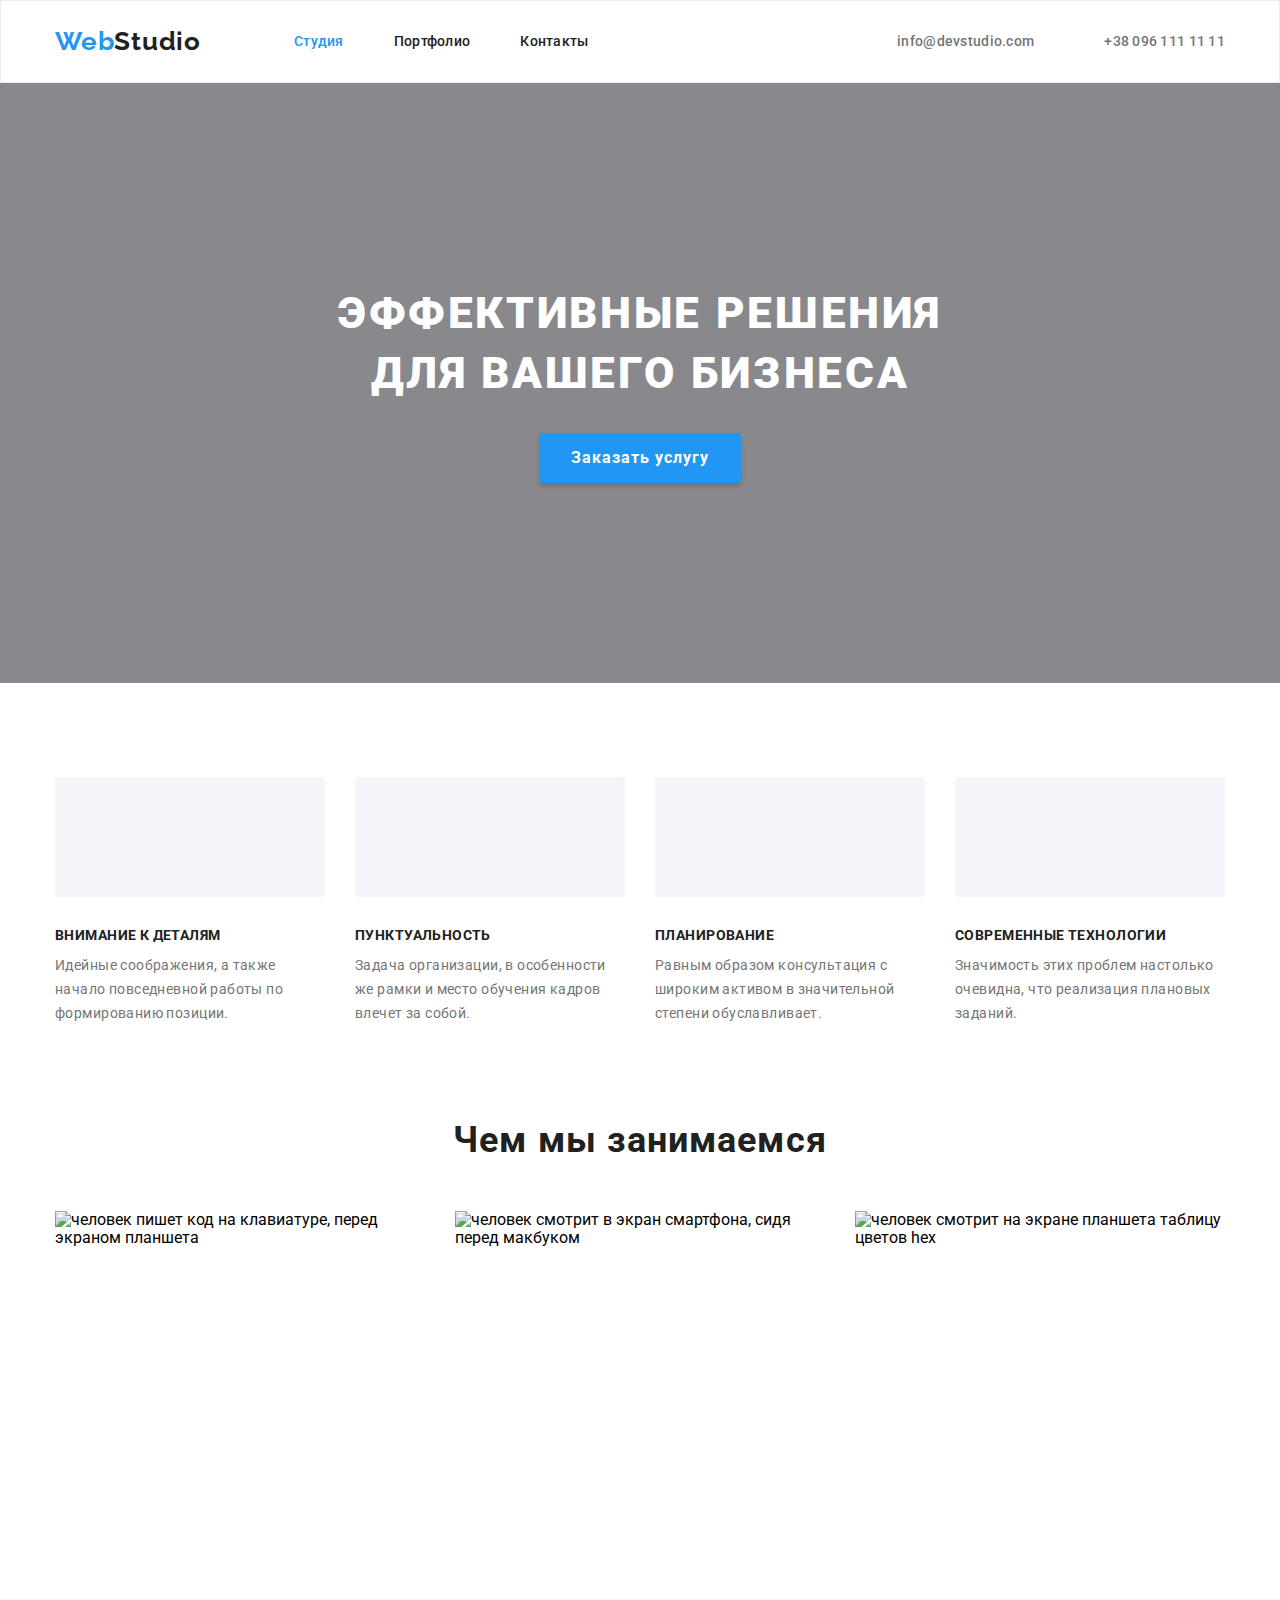
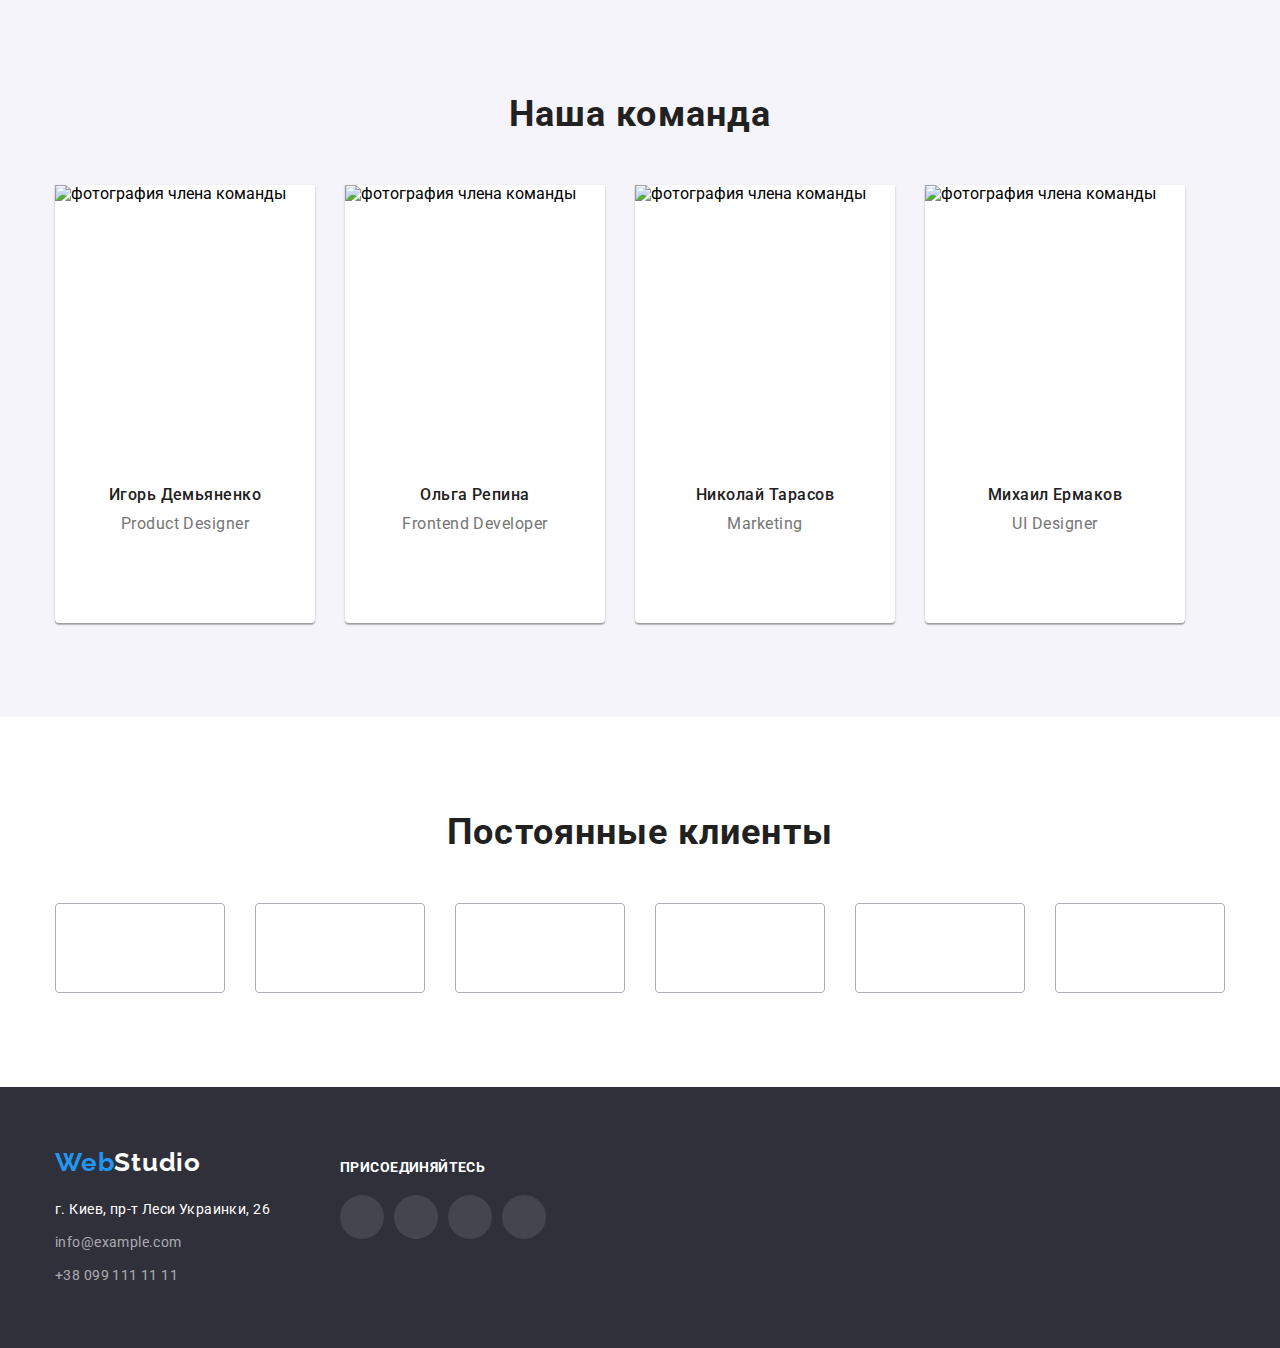
==== commit b641a46d: "adds hw-04" ====
--- a/index.html
+++ b/index.html
@@ -28,9 +28,15 @@
         <address class="address">
           <ul class="header-list list">
             <li class="header-list-item">
-              <a class="header-list-link link" href="mailto:info@devstudio.com">info@devstudio.com</a>
-            </li>
-            <li class="header-list-item"><a class="header-list-link link" href="tel:+380961111111">+38 096 111 11 11</a></li>
+              <a class="header-list-link link" href="mailto:info@devstudio.com">
+                <svg class="mail"><use href="./images/svg/sprite.svg#icon-envelope"></use></svg>info@devstudio.com
+              </a>
+            </li>
+            <li class="header-list-item">
+              <a class="header-list-link link" href="tel:+380961111111">
+                <svg class="tel"><use href="./images/svg/sprite.svg#icon-smartphone"></use></svg>+38 096 111 11 11
+              </a>
+            </li>
           </ul>
         </address>
       </div>
@@ -112,6 +118,30 @@
               <div class="team-list-content">
                 <h3 class="team-list-title">Игорь Демьяненко</h3>
                 <p class="team-list-text" lang="en">Product Designer</p>
+                <ul class="social-list list">
+                  <li class="social-list-item">
+                    <a href="" class="social-list-link">
+                      <svg class="social-list-svg">
+                        <use href="./images/svg/sprite.svg#icon-instagram"></use>
+                      </svg>
+                    </a>
+                  </li>
+                  <li class="social-list-item">
+                    <a href="" class="social-list-link">
+                      <svg class="social-list-svg"><use href="./images/svg/sprite.svg#icon-twitter"></use></svg>
+                    </a>
+                  </li>
+                  <li class="social-list-item">
+                    <a href="" class="social-list-link">
+                      <svg class="social-list-svg"><use href="./images/svg/sprite.svg#icon-facebook"></use></svg>
+                    </a>
+                  </li>
+                  <li class="social-list-item">
+                    <a href="" class="social-list-link">
+                      <svg class="social-list-svg"><use href="./images/svg/sprite.svg#icon-linkedin"></use></svg>
+                    </a>
+                  </li>
+                </ul>
               </div>
             </li>
             <li class="team-list-item">
@@ -119,6 +149,36 @@
               <div class="team-list-content">
                 <h3 class="team-list-title">Ольга Репина</h3>
                 <p class="team-list-text" lang="en">Frontend Developer</p>
+                <ul class="social-list list">
+                  <li class="social-list-item">
+                    <a href="" class="social-list-link">
+                      <svg class="social-list-svg">
+                        <use href="./images/svg/sprite.svg#icon-instagram"></use>
+                      </svg>
+                    </a>
+                  </li>
+                  <li class="social-list-item">
+                    <a href="" class="social-list-link">
+                      <svg class="social-list-svg">
+                        <use href="./images/svg/sprite.svg#icon-twitter"></use>
+                      </svg>
+                    </a>
+                  </li>
+                  <li class="social-list-item">
+                    <a href="" class="social-list-link">
+                      <svg class="social-list-svg">
+                        <use href="./images/svg/sprite.svg#icon-facebook"></use>
+                      </svg>
+                    </a>
+                  </li>
+                  <li class="social-list-item">
+                    <a href="" class="social-list-link">
+                      <svg class="social-list-svg">
+                        <use href="./images/svg/sprite.svg#icon-linkedin"></use>
+                      </svg>
+                    </a>
+                  </li>
+                </ul>
               </div>
             </li>
             <li class="team-list-item">
@@ -126,6 +186,36 @@
               <div class="team-list-content">
                 <h3 class="team-list-title">Николай Тарасов</h3>
                 <p class="team-list-text" lang="en">Marketing</p>
+                <ul class="social-list list">
+                  <li class="social-list-item">
+                    <a href="" class="social-list-link">
+                      <svg class="social-list-svg">
+                        <use href="./images/svg/sprite.svg#icon-instagram"></use>
+                      </svg>
+                    </a>
+                  </li>
+                  <li class="social-list-item">
+                    <a href="" class="social-list-link">
+                      <svg class="social-list-svg">
+                        <use href="./images/svg/sprite.svg#icon-twitter"></use>
+                      </svg>
+                    </a>
+                  </li>
+                  <li class="social-list-item">
+                    <a href="" class="social-list-link">
+                      <svg class="social-list-svg">
+                        <use href="./images/svg/sprite.svg#icon-facebook"></use>
+                      </svg>
+                    </a>
+                  </li>
+                  <li class="social-list-item">
+                    <a href="" class="social-list-link">
+                      <svg class="social-list-svg">
+                        <use href="./images/svg/sprite.svg#icon-linkedin"></use>
+                      </svg>
+                    </a>
+                  </li>
+                </ul>
               </div>
             </li>
             <li class="team-list-item">
@@ -133,7 +223,75 @@
               <div class="team-list-content">
                 <h3 class="team-list-title">Михаил Ермаков</h3>
                 <p class="team-list-text" lang="en">UI Designer</p>
+                <ul class="social-list list">
+                  <li class="social-list-item">
+                    <a href="" class="social-list-link">
+                      <svg class="social-list-svg">
+                        <use href="./images/svg/sprite.svg#icon-instagram"></use>
+                      </svg>
+                    </a>
+                  </li>
+                  <li class="social-list-item">
+                    <a href="" class="social-list-link">
+                      <svg class="social-list-svg">
+                        <use href="./images/svg/sprite.svg#icon-twitter"></use>
+                      </svg>
+                    </a>
+                  </li>
+                  <li class="social-list-item">
+                    <a href="" class="social-list-link">
+                      <svg class="social-list-svg">
+                        <use href="./images/svg/sprite.svg#icon-facebook"></use>
+                      </svg>
+                    </a>
+                  </li>
+                  <li class="social-list-item">
+                    <a href="" class="social-list-link">
+                      <svg class="social-list-svg">
+                        <use href="./images/svg/sprite.svg#icon-linkedin"></use>
+                      </svg>
+                    </a>
+                  </li>
+                </ul>
               </div>
+            </li>
+          </ul>
+        </div>
+      </section>
+      <!-- regular customer -->
+      <section class="regcus section">
+        <div class="container">
+          <h2 class="title">Постоянные клиенты</h2>
+          <ul class="regcus-list list">
+            <li class="regcus-list-item">
+              <a href="" class="regcus-list-link">
+                <svg class="regcus-list-svg"><use href="./images/svg/sprite.svg#icon-logo-1"></use></svg>
+              </a>
+            </li>
+            <li class="regcus-list-item">
+              <a href="" class="regcus-list-link">
+                <svg class="regcus-list-svg"><use href="./images/svg/sprite.svg#icon-logo-2"></use></svg>
+              </a>
+            </li>
+            <li class="regcus-list-item">
+              <a href="" class="regcus-list-link">
+                <svg class="regcus-list-svg"><use href="./images/svg/sprite.svg#icon-logo-3"></use></svg>
+              </a>
+            </li>
+            <li class="regcus-list-item">
+              <a href="" class="regcus-list-link">
+                <svg class="regcus-list-svg"><use href="./images/svg/sprite.svg#icon-logo-4"></use></svg>
+              </a>
+            </li>
+            <li class="regcus-list-item">
+              <a href="" class="regcus-list-link">
+                <svg class="regcus-list-svg"><use href="./images/svg/sprite.svg#icon-logo-5"></use></svg>
+              </a>
+            </li>
+            <li class="regcus-list-item">
+              <a href="" class="regcus-list-link">
+                <svg class="regcus-list-svg"><use href="./images/svg/sprite.svg#icon-logo-6"></use></svg>
+              </a>
             </li>
           </ul>
         </div>
@@ -143,18 +301,53 @@
     <footer class="footer section">
       <div class="container">
         <h2 class="title" hidden>Подвал</h2>
-        <a class="logo logo-footer link" href="./index.html" aria-label="текстовый логотип вебстудии"
-          ><span class="logo-part">Web</span>Studio</a
-        >
-        <address class="address">
-          <ul class="footer-list list">
-            <li class="footer-list-item">
-              <a class="footer-list-map link" href="https://goo.gl/maps/6B7yDmjmFDrhYiot9">г. Киев, пр-т Леси Украинки, 26</a>
-            </li>
-            <li class="footer-list-item"><a class="footer-list-link link" href="mailto:info@example.com">info@example.com</a></li>
-            <li class="footer-list-item"><a class="footer-list-link link" href="tel:+380991111111">+38 099 111 11 11</a></li>
-          </ul>
-        </address>
+        <div class="footer-contact">
+          <a class="logo logo-footer link" href="./index.html" aria-label="текстовый логотип вебстудии">
+            <span class="logo-part">Web</span>Studio
+          </a>
+          <address class="address">
+            <ul class="footer-list list">
+              <li class="footer-list-item">
+                <a class="footer-list-map link" href="https://goo.gl/maps/6B7yDmjmFDrhYiot9">г. Киев, пр-т Леси Украинки, 26</a>
+              </li>
+              <li class="footer-list-item"><a class="footer-list-link link" href="mailto:info@example.com">info@example.com</a></li>
+              <li class="footer-list-item"><a class="footer-list-link link" href="tel:+380991111111">+38 099 111 11 11</a></li>
+            </ul>
+          </address>
+        </div>
+        <div class="footer-social">
+          <p class="footer-social-text">присоединяйтесь</p>
+          <ul class="footer-social-list list">
+            <li class="footer-social-item">
+              <a href="" class="footer-social-link">
+                <svg class="footer-social-svg">
+                  <use href="./images/svg/sprite.svg#icon-instagram"></use>
+                </svg>
+              </a>
+            </li>
+            <li class="footer-social-item">
+              <a href="" class="footer-social-link">
+                <svg class="footer-social-svg">
+                  <use href="./images/svg/sprite.svg#icon-twitter"></use>
+                </svg>
+              </a>
+            </li>
+            <li class="footer-social-item">
+              <a href="" class="footer-social-link">
+                <svg class="footer-social-svg">
+                  <use href="./images/svg/sprite.svg#icon-facebook"></use>
+                </svg>
+              </a>
+            </li>
+            <li class="footer-social-item">
+              <a href="" class="footer-social-link">
+                <svg class="footer-social-svg">
+                  <use href="./images/svg/sprite.svg#icon-linkedin"></use>
+                </svg>
+              </a>
+            </li>
+          </ul>
+        </div>
       </div>
     </footer>
   </body>
--- a/css/styles.css
+++ b/css/styles.css
@@ -5,6 +5,10 @@
   /* --tertiary-font: 'Raleway', sans-serif; */
   --accent-color: #2196f3;
   --title-color: #212121;
+  --fill-header: #757575;
+  --fill-social: #afb1b8;
+  --fill-social-hover: #ffffff;
+  --fill-footer: #ffffff;
 }
 
 *,
@@ -69,6 +73,8 @@
 
 /* ========== header ========== */
 .navigation-list-link {
+  display: flex;
+  align-items: center;
   font-weight: 500;
   font-size: 14px;
   line-height: 1.143;
@@ -76,17 +82,35 @@
   color: #212121;
 }
 .header-list-link {
+  display: flex;
+  align-items: center;
   font-weight: 500;
   font-size: 14px;
   line-height: 1.143;
   letter-spacing: 0.02em;
   color: #757575;
+  fill: var(--fill-header);
 }
 .navigation-list-link:hover,
 .navigation-list-link:focus,
 .header-list-link:hover,
 .header-list-link:focus {
   color: var(--accent-color);
+  fill: var(--accent-color);
+}
+.mail {
+  display: flex;
+  align-items: center;
+  height: 12px;
+  width: 16px;
+  margin-right: 10px;
+}
+.tel {
+  display: flex;
+  align-items: center;
+  height: 16px;
+  width: 10px;
+  margin-right: 10px;
 }
 .active {
   color: var(--accent-color);
@@ -114,7 +138,10 @@
 
 /* ========== hero ========== */
 .hero {
-  background-color: #2f303a;
+  background-color: #c4c4c4;
+  background-image: linear-gradient(rgba(47, 48, 58, 0.4), rgba(47, 48, 58, 0.4)), url('../images/hero/herobg.jpg');
+  background-repeat: no-repeat;
+  background-size: cover;
 }
 .hero-title {
   display: flex;
@@ -141,7 +168,6 @@
   height: 50px;
   border-radius: 4px;
   border: none;
-  outline: none;
   box-shadow: 0px 4px 4px rgba(0, 0, 0, 0.15);
   padding: 10px 32px;
 }
@@ -170,6 +196,30 @@
   color: #212121;
   margin-bottom: 10px;
 }
+.features-list-item::before {
+  display: flex;
+  content: '';
+  width: 270px;
+  height: 120px;
+  background: #f5f4fa;
+  background-repeat: no-repeat;
+  background-position: center;
+  background-size: 70px 70px;
+  border-radius: 4px;
+  margin-bottom: 30px;
+}
+.features-list-item:nth-child(1)::before {
+  background-image: url(../images/features/antenna.svg);
+}
+.features-list-item:nth-child(2)::before {
+  background-image: url(../images/features/clock.svg);
+}
+.features-list-item:nth-child(3)::before {
+  background-image: url(../images/features/diagram.svg);
+}
+.features-list-item:nth-child(4)::before {
+  background-image: url(../images/features/astronaut.svg);
+}
 .features-list-text {
   font-weight: 400;
   font-size: 14px;
@@ -194,11 +244,11 @@
 
 /* ========== doing ========== */
 /* .title is in components*/
+.doing .title {
+  margin-bottom: 50px;
+}
 .doing.section {
   padding-bottom: 94px;
-}
-.doing .title {
-  margin-bottom: 50px;
 }
 .doing-list {
   display: flex;
@@ -215,6 +265,9 @@
 
 /* ========== team ========== */
 /* .title is in components*/
+.team .title {
+  margin-bottom: 50px;
+}
 .team-list-title {
   font-weight: 500;
   font-size: 16px;
@@ -231,6 +284,7 @@
   text-align: center;
   letter-spacing: 0.03em;
   color: #757575;
+  margin-bottom: 16px;
 }
 .team.section {
   padding-top: 94px;
@@ -248,39 +302,93 @@
 .team-list-item:not(:last-child) {
   margin-right: 30px;
 }
-.team .title {
-  margin-bottom: 50px;
-}
 .team-list-content {
   padding-top: 30px;
   padding-bottom: 30px;
 }
+.social-list {
+  display: flex;
+  justify-content: center;
+  align-items: center;
+}
+.social-list-svg {
+  height: 20px;
+  width: 20px;
+}
+.social-list-link {
+  display: flex;
+  align-items: center;
+  justify-content: center;
+  height: 44px;
+  width: 44px;
+  border-radius: 50%;
+  fill: var(--fill-social);
+}
+.social-list-link:hover,
+.social-list-link:focus {
+  background: var(--accent-color);
+  fill: var(--fill-social-hover);
+}
+.social-list-item:not(:last-child) {
+  margin-right: 10px;
+}
 /* ========== end team ========== */
 
-/* ========== footer ========== */
-.footer.section {
-  padding-top: 60px;
-  padding-bottom: 60px;
-  background: #2f303a;
-}
-.footer-list-map {
-  font-weight: 400;
-  font-size: 14px;
-  line-height: 1.714;
-  letter-spacing: 0.03em;
-  color: #ffffff;
-}
-.footer-list-link {
-  font-weight: 400;
-  font-size: 14px;
-  line-height: 1.714;
-  letter-spacing: 0.03em;
-  color: rgba(255, 255, 255, 0.6);
-}
-.footer-list-item:not(:last-child) {
-  margin-bottom: 9px;
-}
-/* ========== end footer ========== */
+/* ========== regular customer (regcus) ========== */
+/* .title is in components*/
+.regcus .title {
+  margin-bottom: 50px;
+}
+.regcus.section {
+  padding-top: 94px;
+  padding-bottom: 94px;
+}
+.regcus-list {
+  display: flex;
+}
+.regcus-list-item:not(:last-child) {
+  margin-right: 30px;
+}
+.regcus-list-item:nth-child(1) svg {
+  width: 45px;
+  height: 50px;
+}
+.regcus-list-item:nth-child(2) svg {
+  width: 40px;
+  height: 52px;
+}
+.regcus-list-item:nth-child(3) svg {
+  width: 41px;
+  height: 43px;
+}
+.regcus-list-item:nth-child(4) svg {
+  width: 80px;
+  height: 43px;
+}
+.regcus-list-item:nth-child(5) svg {
+  width: 59px;
+  height: 47px;
+}
+.regcus-list-item:nth-child(6) svg {
+  width: 89px;
+  height: 46px;
+}
+.regcus-list-link {
+  display: flex;
+  align-items: center;
+  justify-content: center;
+  width: 170px;
+  height: 90px;
+  border: 1px solid #afb1b8;
+  border-radius: 4px;
+  fill: var(--fill-social);
+}
+.regcus-list-link:hover,
+.regcus-list-link:focus {
+  border-color: var(--accent-color);
+  fill: var(--accent-color);
+}
+/* ========== end regular customer (regcus) ========== */
 
 /* ========== portfolio ========== */
 .filter-button {
@@ -297,7 +405,6 @@
   height: 38px;
   border-radius: 4px;
   border: none;
-  outline: none;
   padding: 6px 22px;
 }
 .filter-button:hover,
@@ -347,6 +454,7 @@
   flex-wrap: wrap;
 }
 .portfolio-list-item {
+  display: flex;
   background: #ffffff;
   width: 370px;
 }
@@ -356,4 +464,75 @@
 .portfolio-list-item:not(:nth-last-child(-n + 3)) {
   margin-bottom: 30px;
 }
+.portfolio-list-item:hover,
+.portfolio-list-link:focus {
+  box-shadow: 0px 1px 1px rgba(0, 0, 0, 0.12), 0px 4px 4px rgba(0, 0, 0, 0.06), 1px 4px 6px rgba(0, 0, 0, 0.16);
+}
 /* ========== end portfolio ========== */
+
+/* ========== footer ========== */
+.footer .container {
+  display: flex;
+}
+.footer.section {
+  padding-top: 60px;
+  padding-bottom: 60px;
+  background: #2f303a;
+}
+.footer-list-map {
+  font-weight: 400;
+  font-size: 14px;
+  line-height: 1.714;
+  letter-spacing: 0.03em;
+  color: #ffffff;
+}
+.footer-list-link {
+  font-weight: 400;
+  font-size: 14px;
+  line-height: 1.714;
+  letter-spacing: 0.03em;
+  color: rgba(255, 255, 255, 0.6);
+}
+.footer-list-item:not(:last-child) {
+  margin-bottom: 9px;
+}
+.footer-social {
+  margin: 12px 0 0 70px;
+}
+.footer-social-text {
+  font-weight: 700;
+  font-size: 14px;
+  line-height: 1.143;
+  letter-spacing: 0.03em;
+  text-transform: uppercase;
+  margin-bottom: 20px;
+  color: #ffffff;
+}
+.footer-social-list {
+  display: flex;
+  justify-content: center;
+  align-items: center;
+}
+.footer-social-link {
+  display: flex;
+  align-items: center;
+  justify-content: center;
+  height: 44px;
+  width: 44px;
+  border-radius: 50%;
+  fill: var(--fill-footer);
+  background: rgba(255, 255, 255, 0.1);
+}
+.footer-social-link:hover,
+.footer-social-link:focus {
+  background: var(--accent-color);
+  fill: var(--fill-social-hover);
+}
+.footer-social-item:not(:last-child) {
+  margin-right: 10px;
+}
+.footer-social-svg {
+  height: 20px;
+  width: 20px;
+}
+/* ========== end footer ========== */
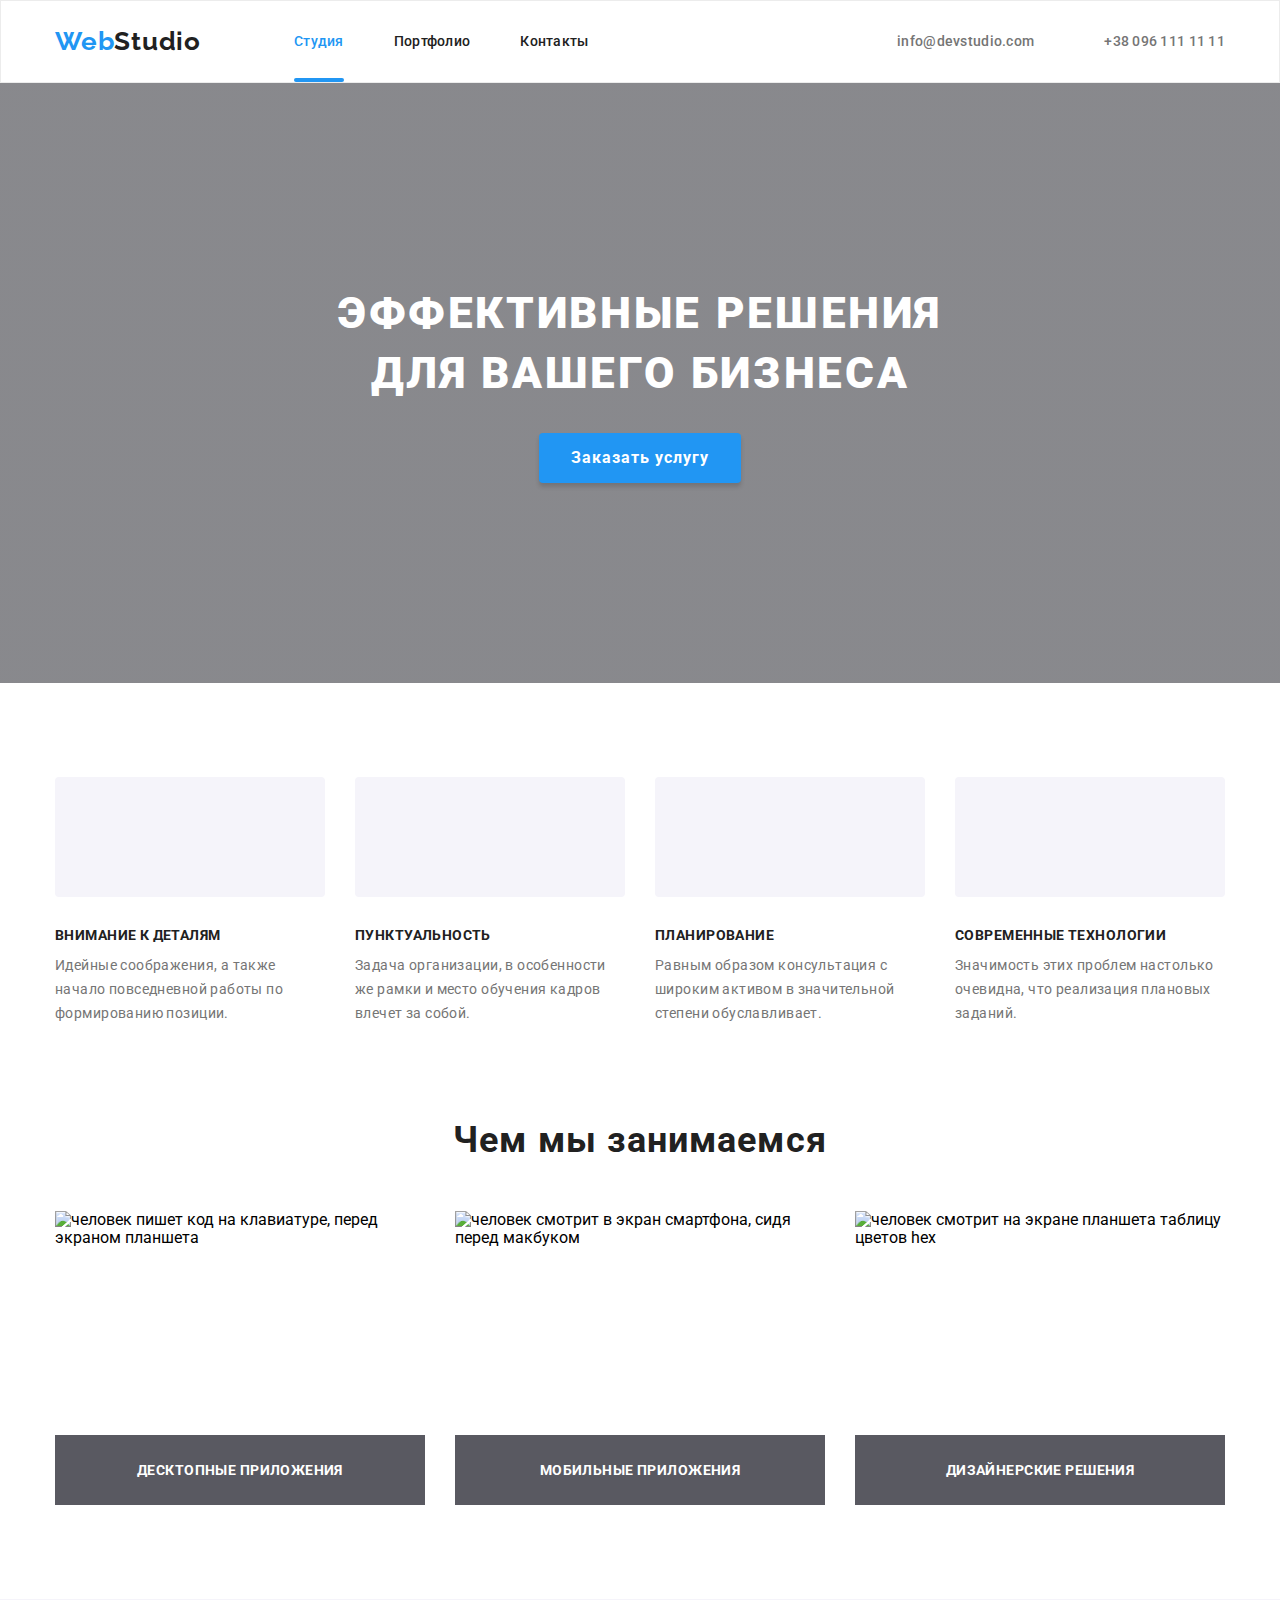
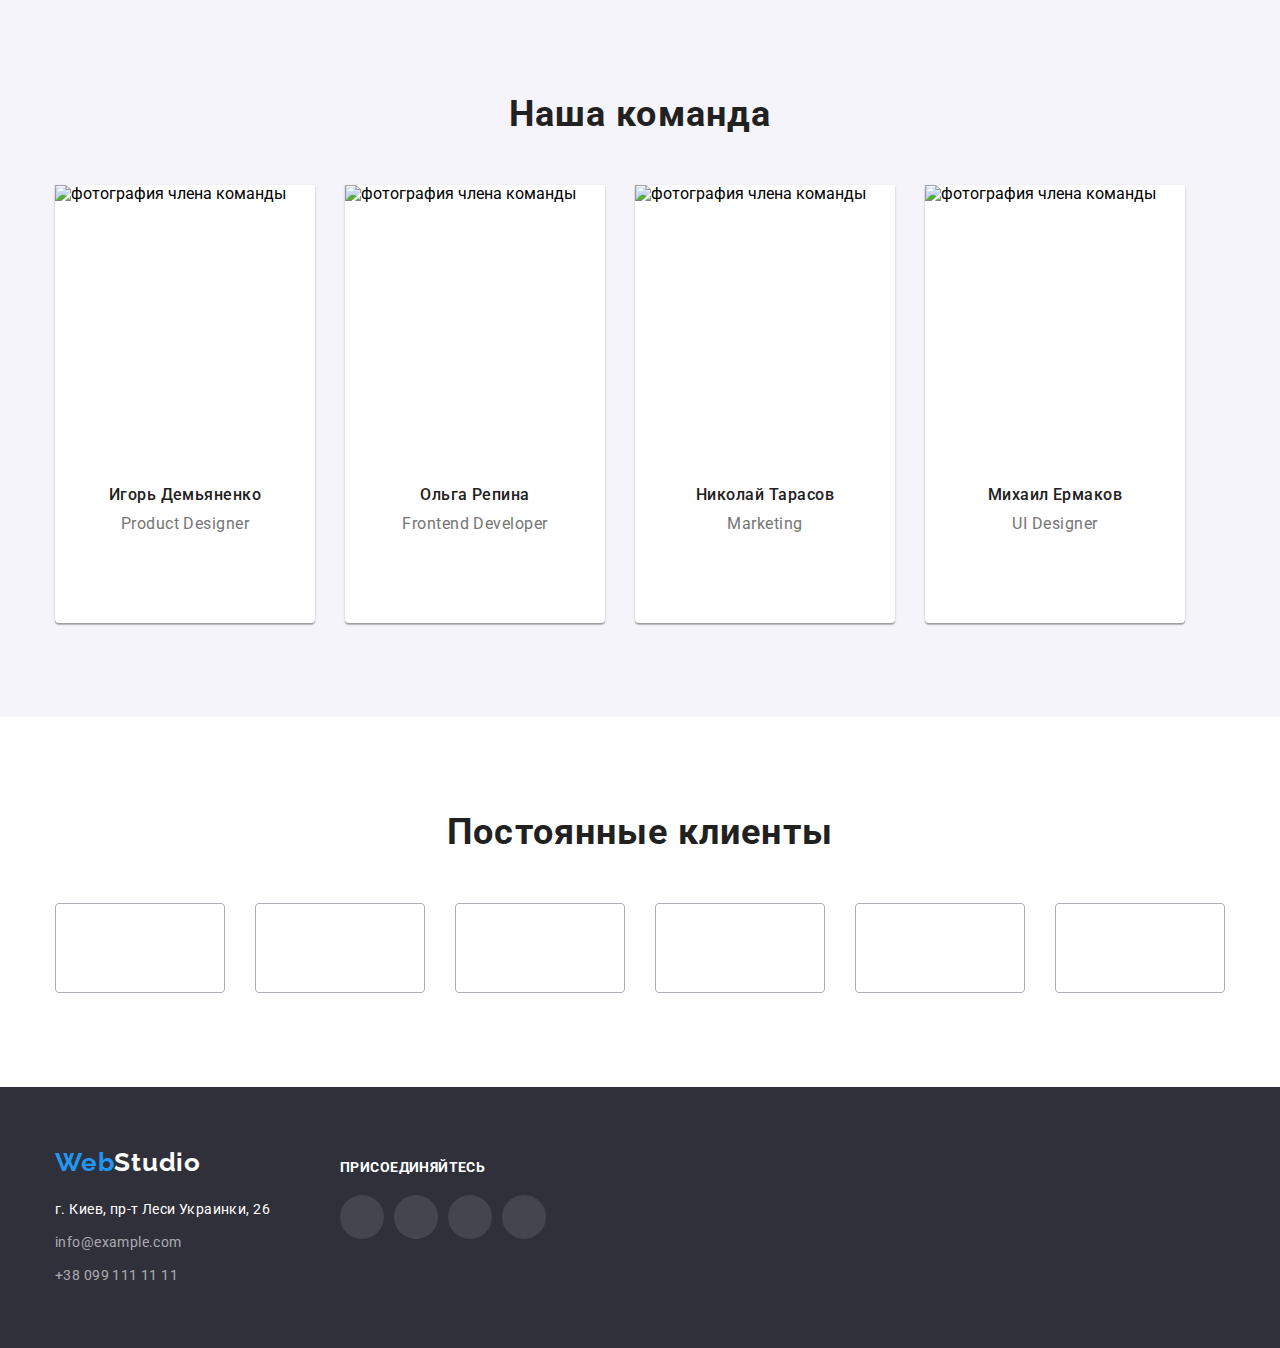
==== commit a5e50fca: "adds hw-05" ====
--- a/index.html
+++ b/index.html
@@ -1,354 +1,402 @@
 <!DOCTYPE html>
 <html lang="ru">
-  <head>
-    <meta charset="UTF-8" />
-    <meta name="viewport" content="width=device-width, initial-scale=1.0" />
-    <link rel="stylesheet" href="https://cdnjs.cloudflare.com/ajax/libs/modern-normalize/1.0.0/modern-normalize.min.css" />
-    <link
-      href="https://fonts.googleapis.com/css2?family=Raleway:wght@700&family=Roboto:wght@400;500;700;900&display=swap"
-      rel="stylesheet"
-    />
-    <link rel="stylesheet" href="./css/styles.css" />
-    <title>WebStudio</title>
-  </head>
-  <body>
-    <!--header-->
-    <header class="header">
+
+<head>
+  <meta charset="UTF-8" />
+  <meta name="viewport" content="width=device-width, initial-scale=1.0" />
+  <link rel="stylesheet"
+    href="https://cdnjs.cloudflare.com/ajax/libs/modern-normalize/1.0.0/modern-normalize.min.css" />
+  <link href="https://fonts.googleapis.com/css2?family=Raleway:wght@700&family=Roboto:wght@400;500;700;900&display=swap"
+    rel="stylesheet" />
+  <link rel="stylesheet" href="./css/styles.css" />
+  <title>WebStudio</title>
+</head>
+
+<body>
+  <!--header-->
+  <header class="header">
+    <div class="container">
+      <nav class="navigation">
+        <a class="logo logo-header link" href="./index.html" aria-label="текстовый логотип вебстудии"><span
+            class="logo-part">Web</span>Studio</a>
+        <ul class="navigation-list list">
+          <li class="navigation-list-item"><a class="navigation-list-link link active" href="./index.html">Студия</a>
+          </li>
+          <li class="navigation-list-item"><a class="navigation-list-link link" href="./portfolio.html">Портфолио</a>
+          </li>
+          <li class="navigation-list-item"><a class="navigation-list-link link" href="#">Контакты</a></li>
+        </ul>
+      </nav>
+      <address class="address">
+        <ul class="header-list list">
+          <li class="header-list-item">
+            <a class="header-list-link link" href="mailto:info@devstudio.com">
+              <svg class="mail">
+                <use href="./images/svg/sprite.svg#icon-envelope"></use>
+              </svg>info@devstudio.com
+            </a>
+          </li>
+          <li class="header-list-item">
+            <a class="header-list-link link" href="tel:+380961111111">
+              <svg class="tel">
+                <use href="./images/svg/sprite.svg#icon-smartphone"></use>
+              </svg>+38 096 111 11 11
+            </a>
+          </li>
+        </ul>
+      </address>
+    </div>
+  </header>
+  <main>
+    <!--hero-->
+    <section class="hero section">
       <div class="container">
-        <nav class="navigation">
-          <a class="logo logo-header link" href="./index.html" aria-label="текстовый логотип вебстудии"
-            ><span class="logo-part">Web</span>Studio</a
-          >
-          <ul class="navigation-list list">
-            <li class="navigation-list-item"><a class="navigation-list-link link active" href="./index.html">Студия</a></li>
-            <li class="navigation-list-item"><a class="navigation-list-link link" href="./portfolio.html">Портфолио</a></li>
-            <li class="navigation-list-item"><a class="navigation-list-link link" href="#">Контакты</a></li>
-          </ul>
-        </nav>
+        <h1 class="hero-title">Эффективные решения для вашего бизнеса</h1>
+        <button class="modal-button" type="button" data-modal-open>Заказать услугу</button>
+      </div>
+    </section>
+    <!--features-->
+    <section class="features section">
+      <div class="container">
+        <h2 class="title" hidden>Особенности</h2>
+        <ul class="features-list list">
+          <li class="features-list-item">
+            <h3 class="features-list-title">Внимание к деталям</h3>
+            <p class="features-list-text">Идейные соображения, а также начало повседневной работы по формированию
+              позиции.</p>
+          </li>
+          <li class="features-list-item">
+            <h3 class="features-list-title">Пунктуальность</h3>
+            <p class="features-list-text">Задача организации, в особенности же рамки и место обучения кадров влечет за
+              собой.</p>
+          </li>
+          <li class="features-list-item">
+            <h3 class="features-list-title">Планирование</h3>
+            <p class="features-list-text">Равным образом консультация с широким активом в значительной степени
+              обуславливает.</p>
+          </li>
+          <li class="features-list-item">
+            <h3 class="features-list-title">Современные технологии</h3>
+            <p class="features-list-text">Значимость этих проблем настолько очевидна, что реализация плановых заданий.
+            </p>
+          </li>
+        </ul>
+      </div>
+    </section>
+    <!--doing-->
+    <section class="doing section">
+      <div class="container">
+        <h2 class="title">Чем мы занимаемся</h2>
+        <ul class="doing-list list">
+          <li class="doing-list-item">
+            <div class="doing-img-box">
+              <img class="doing-list-img" src="./images/doing/img.jpg"
+                alt="человек пишет код на клавиатуре, перед экраном планшета" height="370" width="294" />
+              <div class="doing-list-overlay">
+                <p class="doing-overlay-text">Десктопные приложения</p>
+              </div>
+            </div>
+          </li>
+          <li class="doing-list-item">
+            <div class="doing-img-box">
+              <img class="doing-list-img" src="./images/doing/img-1.jpg"
+                alt="человек смотрит в экран смартфона, сидя перед макбуком" height="370" width="294" />
+              <div class="doing-list-overlay">
+                <p class="doing-overlay-text">Мобильные приложения</p>
+              </div>
+            </div>
+          </li>
+          <li class="doing-list-item">
+            <div class="doing-img-box">
+              <img class="doing-list-img" src="./images/doing/img-2.jpg"
+                alt="человек смотрит на экране планшета таблицу цветов hex" height="370" width="294" />
+              <div class="doing-list-overlay">
+                <p class="doing-overlay-text">Дизайнерские решения</p>
+              </div>
+            </div>
+          </li>
+        </ul>
+      </div>
+    </section>
+    <!--team-->
+    <section class="team section">
+      <div class="container">
+        <h2 class="title">Наша команда</h2>
+        <ul class="team-list list">
+          <li class="team-list-item">
+            <img class="team-list-img" src="./images/team/img.jpg" alt="фотография члена команды" height="270"
+              width="260" />
+            <div class="team-list-content">
+              <h3 class="team-list-title">Игорь Демьяненко</h3>
+              <p class="team-list-text" lang="en">Product Designer</p>
+              <ul class="social-list list">
+                <li class="social-list-item">
+                  <a href="" class="social-list-link">
+                    <svg class="social-list-svg">
+                      <use href="./images/svg/sprite.svg#icon-instagram"></use>
+                    </svg>
+                  </a>
+                </li>
+                <li class="social-list-item">
+                  <a href="" class="social-list-link">
+                    <svg class="social-list-svg">
+                      <use href="./images/svg/sprite.svg#icon-twitter"></use>
+                    </svg>
+                  </a>
+                </li>
+                <li class="social-list-item">
+                  <a href="" class="social-list-link">
+                    <svg class="social-list-svg">
+                      <use href="./images/svg/sprite.svg#icon-facebook"></use>
+                    </svg>
+                  </a>
+                </li>
+                <li class="social-list-item">
+                  <a href="" class="social-list-link">
+                    <svg class="social-list-svg">
+                      <use href="./images/svg/sprite.svg#icon-linkedin"></use>
+                    </svg>
+                  </a>
+                </li>
+              </ul>
+            </div>
+          </li>
+          <li class="team-list-item">
+            <img class="team-list-img" src="./images/team/img-1.jpg" alt="фотография члена команды" height="270"
+              width="260" />
+            <div class="team-list-content">
+              <h3 class="team-list-title">Ольга Репина</h3>
+              <p class="team-list-text" lang="en">Frontend Developer</p>
+              <ul class="social-list list">
+                <li class="social-list-item">
+                  <a href="" class="social-list-link">
+                    <svg class="social-list-svg">
+                      <use href="./images/svg/sprite.svg#icon-instagram"></use>
+                    </svg>
+                  </a>
+                </li>
+                <li class="social-list-item">
+                  <a href="" class="social-list-link">
+                    <svg class="social-list-svg">
+                      <use href="./images/svg/sprite.svg#icon-twitter"></use>
+                    </svg>
+                  </a>
+                </li>
+                <li class="social-list-item">
+                  <a href="" class="social-list-link">
+                    <svg class="social-list-svg">
+                      <use href="./images/svg/sprite.svg#icon-facebook"></use>
+                    </svg>
+                  </a>
+                </li>
+                <li class="social-list-item">
+                  <a href="" class="social-list-link">
+                    <svg class="social-list-svg">
+                      <use href="./images/svg/sprite.svg#icon-linkedin"></use>
+                    </svg>
+                  </a>
+                </li>
+              </ul>
+            </div>
+          </li>
+          <li class="team-list-item">
+            <img class="team-list-img" src="./images/team/img-2.jpg" alt="фотография члена команды" height="270"
+              width="260" />
+            <div class="team-list-content">
+              <h3 class="team-list-title">Николай Тарасов</h3>
+              <p class="team-list-text" lang="en">Marketing</p>
+              <ul class="social-list list">
+                <li class="social-list-item">
+                  <a href="" class="social-list-link">
+                    <svg class="social-list-svg">
+                      <use href="./images/svg/sprite.svg#icon-instagram"></use>
+                    </svg>
+                  </a>
+                </li>
+                <li class="social-list-item">
+                  <a href="" class="social-list-link">
+                    <svg class="social-list-svg">
+                      <use href="./images/svg/sprite.svg#icon-twitter"></use>
+                    </svg>
+                  </a>
+                </li>
+                <li class="social-list-item">
+                  <a href="" class="social-list-link">
+                    <svg class="social-list-svg">
+                      <use href="./images/svg/sprite.svg#icon-facebook"></use>
+                    </svg>
+                  </a>
+                </li>
+                <li class="social-list-item">
+                  <a href="" class="social-list-link">
+                    <svg class="social-list-svg">
+                      <use href="./images/svg/sprite.svg#icon-linkedin"></use>
+                    </svg>
+                  </a>
+                </li>
+              </ul>
+            </div>
+          </li>
+          <li class="team-list-item">
+            <img class="team-list-img" src="./images/team/img-3.jpg" alt="фотография члена команды" height="270"
+              width="260" />
+            <div class="team-list-content">
+              <h3 class="team-list-title">Михаил Ермаков</h3>
+              <p class="team-list-text" lang="en">UI Designer</p>
+              <ul class="social-list list">
+                <li class="social-list-item">
+                  <a href="" class="social-list-link">
+                    <svg class="social-list-svg">
+                      <use href="./images/svg/sprite.svg#icon-instagram"></use>
+                    </svg>
+                  </a>
+                </li>
+                <li class="social-list-item">
+                  <a href="" class="social-list-link">
+                    <svg class="social-list-svg">
+                      <use href="./images/svg/sprite.svg#icon-twitter"></use>
+                    </svg>
+                  </a>
+                </li>
+                <li class="social-list-item">
+                  <a href="" class="social-list-link">
+                    <svg class="social-list-svg">
+                      <use href="./images/svg/sprite.svg#icon-facebook"></use>
+                    </svg>
+                  </a>
+                </li>
+                <li class="social-list-item">
+                  <a href="" class="social-list-link">
+                    <svg class="social-list-svg">
+                      <use href="./images/svg/sprite.svg#icon-linkedin"></use>
+                    </svg>
+                  </a>
+                </li>
+              </ul>
+            </div>
+          </li>
+        </ul>
+      </div>
+    </section>
+    <!-- regular customer -->
+    <section class="regcus section">
+      <div class="container">
+        <h2 class="title">Постоянные клиенты</h2>
+        <ul class="regcus-list list">
+          <li class="regcus-list-item">
+            <a href="" class="regcus-list-link">
+              <svg class="regcus-list-svg">
+                <use href="./images/svg/sprite.svg#icon-logo-1"></use>
+              </svg>
+            </a>
+          </li>
+          <li class="regcus-list-item">
+            <a href="" class="regcus-list-link">
+              <svg class="regcus-list-svg">
+                <use href="./images/svg/sprite.svg#icon-logo-2"></use>
+              </svg>
+            </a>
+          </li>
+          <li class="regcus-list-item">
+            <a href="" class="regcus-list-link">
+              <svg class="regcus-list-svg">
+                <use href="./images/svg/sprite.svg#icon-logo-3"></use>
+              </svg>
+            </a>
+          </li>
+          <li class="regcus-list-item">
+            <a href="" class="regcus-list-link">
+              <svg class="regcus-list-svg">
+                <use href="./images/svg/sprite.svg#icon-logo-4"></use>
+              </svg>
+            </a>
+          </li>
+          <li class="regcus-list-item">
+            <a href="" class="regcus-list-link">
+              <svg class="regcus-list-svg">
+                <use href="./images/svg/sprite.svg#icon-logo-5"></use>
+              </svg>
+            </a>
+          </li>
+          <li class="regcus-list-item">
+            <a href="" class="regcus-list-link">
+              <svg class="regcus-list-svg">
+                <use href="./images/svg/sprite.svg#icon-logo-6"></use>
+              </svg>
+            </a>
+          </li>
+        </ul>
+      </div>
+    </section>
+  </main>
+  <!--footer-->
+  <footer class="footer section">
+    <div class="container">
+      <h2 class="title" hidden>Подвал</h2>
+      <div class="footer-contact">
+        <a class="logo logo-footer link" href="./index.html" aria-label="текстовый логотип вебстудии">
+          <span class="logo-part">Web</span>Studio
+        </a>
         <address class="address">
-          <ul class="header-list list">
-            <li class="header-list-item">
-              <a class="header-list-link link" href="mailto:info@devstudio.com">
-                <svg class="mail"><use href="./images/svg/sprite.svg#icon-envelope"></use></svg>info@devstudio.com
-              </a>
+          <ul class="footer-list list">
+            <li class="footer-list-item">
+              <a class="footer-list-map link" href="https://goo.gl/maps/6B7yDmjmFDrhYiot9">г. Киев, пр-т Леси Украинки,
+                26</a>
             </li>
-            <li class="header-list-item">
-              <a class="header-list-link link" href="tel:+380961111111">
-                <svg class="tel"><use href="./images/svg/sprite.svg#icon-smartphone"></use></svg>+38 096 111 11 11
-              </a>
+            <li class="footer-list-item"><a class="footer-list-link link"
+                href="mailto:info@example.com">info@example.com</a></li>
+            <li class="footer-list-item"><a class="footer-list-link link" href="tel:+380991111111">+38 099 111 11 11</a>
             </li>
           </ul>
         </address>
       </div>
-    </header>
-    <main>
-      <!--hero-->
-      <section class="hero section">
-        <div class="container">
-          <h1 class="hero-title">Эффективные решения для вашего бизнеса</h1>
-          <button class="modal-button" type="button">Заказать услугу</button>
-        </div>
-      </section>
-      <!--features-->
-      <section class="features section">
-        <div class="container">
-          <h2 class="title" hidden>Особенности</h2>
-          <ul class="features-list list">
-            <li class="features-list-item">
-              <h3 class="features-list-title">Внимание к деталям</h3>
-              <p class="features-list-text">Идейные соображения, а также начало повседневной работы по формированию позиции.</p>
-            </li>
-            <li class="features-list-item">
-              <h3 class="features-list-title">Пунктуальность</h3>
-              <p class="features-list-text">Задача организации, в особенности же рамки и место обучения кадров влечет за собой.</p>
-            </li>
-            <li class="features-list-item">
-              <h3 class="features-list-title">Планирование</h3>
-              <p class="features-list-text">Равным образом консультация с широким активом в значительной степени обуславливает.</p>
-            </li>
-            <li class="features-list-item">
-              <h3 class="features-list-title">Современные технологии</h3>
-              <p class="features-list-text">Значимость этих проблем настолько очевидна, что реализация плановых заданий.</p>
-            </li>
-          </ul>
-        </div>
-      </section>
-      <!--doing-->
-      <section class="doing section">
-        <div class="container">
-          <h2 class="title">Чем мы занимаемся</h2>
-          <ul class="doing-list list">
-            <li class="doing-list-item">
-              <img
-                class="doing-list-img"
-                src="./images/doing/img.jpg"
-                alt="человек пишет код на клавиатуре, перед экраном планшета"
-                height="370"
-                width="294"
-              />
-            </li>
-            <li class="doing-list-item">
-              <img
-                class="doing-list-img"
-                src="./images/doing/img-1.jpg"
-                alt="человек смотрит в экран смартфона, сидя перед макбуком"
-                height="370"
-                width="294"
-              />
-            </li>
-            <li class="doing-list-item">
-              <img
-                class="doing-list-img"
-                src="./images/doing/img-2.jpg"
-                alt="человек смотрит на экране планшета таблицу цветов hex"
-                height="370"
-                width="294"
-              />
-            </li>
-          </ul>
-        </div>
-      </section>
-      <!--team-->
-      <section class="team section">
-        <div class="container">
-          <h2 class="title">Наша команда</h2>
-          <ul class="team-list list">
-            <li class="team-list-item">
-              <img class="team-list-img" src="./images/team/img.jpg" alt="фотография члена команды" height="270" width="260" />
-              <div class="team-list-content">
-                <h3 class="team-list-title">Игорь Демьяненко</h3>
-                <p class="team-list-text" lang="en">Product Designer</p>
-                <ul class="social-list list">
-                  <li class="social-list-item">
-                    <a href="" class="social-list-link">
-                      <svg class="social-list-svg">
-                        <use href="./images/svg/sprite.svg#icon-instagram"></use>
-                      </svg>
-                    </a>
-                  </li>
-                  <li class="social-list-item">
-                    <a href="" class="social-list-link">
-                      <svg class="social-list-svg"><use href="./images/svg/sprite.svg#icon-twitter"></use></svg>
-                    </a>
-                  </li>
-                  <li class="social-list-item">
-                    <a href="" class="social-list-link">
-                      <svg class="social-list-svg"><use href="./images/svg/sprite.svg#icon-facebook"></use></svg>
-                    </a>
-                  </li>
-                  <li class="social-list-item">
-                    <a href="" class="social-list-link">
-                      <svg class="social-list-svg"><use href="./images/svg/sprite.svg#icon-linkedin"></use></svg>
-                    </a>
-                  </li>
-                </ul>
-              </div>
-            </li>
-            <li class="team-list-item">
-              <img class="team-list-img" src="./images/team/img-1.jpg" alt="фотография члена команды" height="270" width="260" />
-              <div class="team-list-content">
-                <h3 class="team-list-title">Ольга Репина</h3>
-                <p class="team-list-text" lang="en">Frontend Developer</p>
-                <ul class="social-list list">
-                  <li class="social-list-item">
-                    <a href="" class="social-list-link">
-                      <svg class="social-list-svg">
-                        <use href="./images/svg/sprite.svg#icon-instagram"></use>
-                      </svg>
-                    </a>
-                  </li>
-                  <li class="social-list-item">
-                    <a href="" class="social-list-link">
-                      <svg class="social-list-svg">
-                        <use href="./images/svg/sprite.svg#icon-twitter"></use>
-                      </svg>
-                    </a>
-                  </li>
-                  <li class="social-list-item">
-                    <a href="" class="social-list-link">
-                      <svg class="social-list-svg">
-                        <use href="./images/svg/sprite.svg#icon-facebook"></use>
-                      </svg>
-                    </a>
-                  </li>
-                  <li class="social-list-item">
-                    <a href="" class="social-list-link">
-                      <svg class="social-list-svg">
-                        <use href="./images/svg/sprite.svg#icon-linkedin"></use>
-                      </svg>
-                    </a>
-                  </li>
-                </ul>
-              </div>
-            </li>
-            <li class="team-list-item">
-              <img class="team-list-img" src="./images/team/img-2.jpg" alt="фотография члена команды" height="270" width="260" />
-              <div class="team-list-content">
-                <h3 class="team-list-title">Николай Тарасов</h3>
-                <p class="team-list-text" lang="en">Marketing</p>
-                <ul class="social-list list">
-                  <li class="social-list-item">
-                    <a href="" class="social-list-link">
-                      <svg class="social-list-svg">
-                        <use href="./images/svg/sprite.svg#icon-instagram"></use>
-                      </svg>
-                    </a>
-                  </li>
-                  <li class="social-list-item">
-                    <a href="" class="social-list-link">
-                      <svg class="social-list-svg">
-                        <use href="./images/svg/sprite.svg#icon-twitter"></use>
-                      </svg>
-                    </a>
-                  </li>
-                  <li class="social-list-item">
-                    <a href="" class="social-list-link">
-                      <svg class="social-list-svg">
-                        <use href="./images/svg/sprite.svg#icon-facebook"></use>
-                      </svg>
-                    </a>
-                  </li>
-                  <li class="social-list-item">
-                    <a href="" class="social-list-link">
-                      <svg class="social-list-svg">
-                        <use href="./images/svg/sprite.svg#icon-linkedin"></use>
-                      </svg>
-                    </a>
-                  </li>
-                </ul>
-              </div>
-            </li>
-            <li class="team-list-item">
-              <img class="team-list-img" src="./images/team/img-3.jpg" alt="фотография члена команды" height="270" width="260" />
-              <div class="team-list-content">
-                <h3 class="team-list-title">Михаил Ермаков</h3>
-                <p class="team-list-text" lang="en">UI Designer</p>
-                <ul class="social-list list">
-                  <li class="social-list-item">
-                    <a href="" class="social-list-link">
-                      <svg class="social-list-svg">
-                        <use href="./images/svg/sprite.svg#icon-instagram"></use>
-                      </svg>
-                    </a>
-                  </li>
-                  <li class="social-list-item">
-                    <a href="" class="social-list-link">
-                      <svg class="social-list-svg">
-                        <use href="./images/svg/sprite.svg#icon-twitter"></use>
-                      </svg>
-                    </a>
-                  </li>
-                  <li class="social-list-item">
-                    <a href="" class="social-list-link">
-                      <svg class="social-list-svg">
-                        <use href="./images/svg/sprite.svg#icon-facebook"></use>
-                      </svg>
-                    </a>
-                  </li>
-                  <li class="social-list-item">
-                    <a href="" class="social-list-link">
-                      <svg class="social-list-svg">
-                        <use href="./images/svg/sprite.svg#icon-linkedin"></use>
-                      </svg>
-                    </a>
-                  </li>
-                </ul>
-              </div>
-            </li>
-          </ul>
-        </div>
-      </section>
-      <!-- regular customer -->
-      <section class="regcus section">
-        <div class="container">
-          <h2 class="title">Постоянные клиенты</h2>
-          <ul class="regcus-list list">
-            <li class="regcus-list-item">
-              <a href="" class="regcus-list-link">
-                <svg class="regcus-list-svg"><use href="./images/svg/sprite.svg#icon-logo-1"></use></svg>
-              </a>
-            </li>
-            <li class="regcus-list-item">
-              <a href="" class="regcus-list-link">
-                <svg class="regcus-list-svg"><use href="./images/svg/sprite.svg#icon-logo-2"></use></svg>
-              </a>
-            </li>
-            <li class="regcus-list-item">
-              <a href="" class="regcus-list-link">
-                <svg class="regcus-list-svg"><use href="./images/svg/sprite.svg#icon-logo-3"></use></svg>
-              </a>
-            </li>
-            <li class="regcus-list-item">
-              <a href="" class="regcus-list-link">
-                <svg class="regcus-list-svg"><use href="./images/svg/sprite.svg#icon-logo-4"></use></svg>
-              </a>
-            </li>
-            <li class="regcus-list-item">
-              <a href="" class="regcus-list-link">
-                <svg class="regcus-list-svg"><use href="./images/svg/sprite.svg#icon-logo-5"></use></svg>
-              </a>
-            </li>
-            <li class="regcus-list-item">
-              <a href="" class="regcus-list-link">
-                <svg class="regcus-list-svg"><use href="./images/svg/sprite.svg#icon-logo-6"></use></svg>
-              </a>
-            </li>
-          </ul>
-        </div>
-      </section>
-    </main>
-    <!--footer-->
-    <footer class="footer section">
-      <div class="container">
-        <h2 class="title" hidden>Подвал</h2>
-        <div class="footer-contact">
-          <a class="logo logo-footer link" href="./index.html" aria-label="текстовый логотип вебстудии">
-            <span class="logo-part">Web</span>Studio
-          </a>
-          <address class="address">
-            <ul class="footer-list list">
-              <li class="footer-list-item">
-                <a class="footer-list-map link" href="https://goo.gl/maps/6B7yDmjmFDrhYiot9">г. Киев, пр-т Леси Украинки, 26</a>
-              </li>
-              <li class="footer-list-item"><a class="footer-list-link link" href="mailto:info@example.com">info@example.com</a></li>
-              <li class="footer-list-item"><a class="footer-list-link link" href="tel:+380991111111">+38 099 111 11 11</a></li>
-            </ul>
-          </address>
-        </div>
-        <div class="footer-social">
-          <p class="footer-social-text">присоединяйтесь</p>
-          <ul class="footer-social-list list">
-            <li class="footer-social-item">
-              <a href="" class="footer-social-link">
-                <svg class="footer-social-svg">
-                  <use href="./images/svg/sprite.svg#icon-instagram"></use>
-                </svg>
-              </a>
-            </li>
-            <li class="footer-social-item">
-              <a href="" class="footer-social-link">
-                <svg class="footer-social-svg">
-                  <use href="./images/svg/sprite.svg#icon-twitter"></use>
-                </svg>
-              </a>
-            </li>
-            <li class="footer-social-item">
-              <a href="" class="footer-social-link">
-                <svg class="footer-social-svg">
-                  <use href="./images/svg/sprite.svg#icon-facebook"></use>
-                </svg>
-              </a>
-            </li>
-            <li class="footer-social-item">
-              <a href="" class="footer-social-link">
-                <svg class="footer-social-svg">
-                  <use href="./images/svg/sprite.svg#icon-linkedin"></use>
-                </svg>
-              </a>
-            </li>
-          </ul>
-        </div>
-      </div>
-    </footer>
-  </body>
-</html>
+      <div class="footer-social">
+        <p class="footer-social-text">присоединяйтесь</p>
+        <ul class="footer-social-list list">
+          <li class="footer-social-item">
+            <a href="" class="footer-social-link">
+              <svg class="footer-social-svg">
+                <use href="./images/svg/sprite.svg#icon-instagram"></use>
+              </svg>
+            </a>
+          </li>
+          <li class="footer-social-item">
+            <a href="" class="footer-social-link">
+              <svg class="footer-social-svg">
+                <use href="./images/svg/sprite.svg#icon-twitter"></use>
+              </svg>
+            </a>
+          </li>
+          <li class="footer-social-item">
+            <a href="" class="footer-social-link">
+              <svg class="footer-social-svg">
+                <use href="./images/svg/sprite.svg#icon-facebook"></use>
+              </svg>
+            </a>
+          </li>
+          <li class="footer-social-item">
+            <a href="" class="footer-social-link">
+              <svg class="footer-social-svg">
+                <use href="./images/svg/sprite.svg#icon-linkedin"></use>
+              </svg>
+            </a>
+          </li>
+        </ul>
+      </div>
+    </div>
+  </footer>
+  <!-- modal -->
+  <div class="modal-backdrop is-hidden" data-modal>
+    <div class="modal">
+      <button class="close-button" type="button" data-modal-close>
+        <svg class="close">
+          <use href="./images/svg/sprite.svg#icon-close"></use>
+        </svg>
+      </button>
+    </div>
+  </div>
+  <!-- script -->
+  <script src="./js/modal.js"></script>
+</body>
+
+</html>--- a/css/styles.css
+++ b/css/styles.css
@@ -10,7 +10,6 @@
   --fill-social-hover: #ffffff;
   --fill-footer: #ffffff;
 }
-
 *,
 *::before,
 *::after {
@@ -59,7 +58,7 @@
   margin-bottom: 20px;
 }
 .logo-part {
-  color: #2196f3;
+  color: var(--accent-color);
 }
 .title {
   font-weight: 700;
@@ -69,10 +68,62 @@
   letter-spacing: 0.03em;
   color: var(--title-color);
 }
+/* modal */
+.modal-backdrop {
+  position: fixed;
+  top: 0;
+  left: 0;
+  width: 100%;
+  height: 100%;
+  background-color: rgba(0, 0, 0, 0.2);
+  transition: all 250ms cubic-bezier(0.4, 0, 0.2, 1);
+}
+.modal-backdrop.is-hidden {
+  opacity: 0;
+  visibility: hidden;
+  pointer-events: none;
+  transition: all 250ms cubic-bezier(0.4, 0, 0.2, 1);
+}
+.modal-backdrop.is-hidden .modal {
+  transform: translate(-50%, -50%) translateY(100%);
+  transition: all 250ms cubic-bezier(0.4, 0, 0.2, 1);
+}
+.modal {
+  position: absolute;
+  top: 50%;
+  left: 50%;
+  transform: translate(-50%, -50%) translateY(0%);
+  transition: all 250ms cubic-bezier(0.4, 0, 0.2, 1);
+  width: 528px;
+  height: 581px;
+  background-color: #ffffff;
+  box-shadow: 0px 1px 3px rgba(0, 0, 0, 0.12), 0px 1px 1px rgba(0, 0, 0, 0.14),
+    0px 2px 1px rgba(0, 0, 0, 0.2);
+  border-radius: 4px;
+}
+.close-button {
+  display: flex;
+  align-items: center;
+  justify-content: center;
+  position: absolute;
+  top: 8px;
+  right: 8px;
+  width: 30px;
+  height: 30px;
+  background: #ffffff;
+  border: 1px solid rgba(0, 0, 0, 0.1);
+  border-radius: 50%;
+  cursor: pointer;
+}
+.close {
+  width: 18px;
+  height: 18px;
+}
 /* ========== end components ========== */
 
 /* ========== header ========== */
 .navigation-list-link {
+  position: relative;
   display: flex;
   align-items: center;
   font-weight: 500;
@@ -80,6 +131,19 @@
   line-height: 1.143;
   letter-spacing: 0.02em;
   color: #212121;
+  transition: color 250ms cubic-bezier(0.4, 0, 0.2, 1);
+}
+.active {
+  color: var(--accent-color);
+}
+.active::after {
+  position: absolute;
+  content: '';
+  width: 100%;
+  height: 4px;
+  background: var(--accent-color);
+  border-radius: 2px;
+  top: calc(100% + 28px + 1px);
 }
 .header-list-link {
   display: flex;
@@ -90,6 +154,8 @@
   letter-spacing: 0.02em;
   color: #757575;
   fill: var(--fill-header);
+  transition: color 250ms cubic-bezier(0.4, 0, 0.2, 1),
+    fill 250ms cubic-bezier(0.4, 0, 0.2, 1);
 }
 .navigation-list-link:hover,
 .navigation-list-link:focus,
@@ -112,9 +178,6 @@
   width: 10px;
   margin-right: 10px;
 }
-.active {
-  color: var(--accent-color);
-}
 .header {
   border: 1px solid #ececec;
   padding: 25px 0;
@@ -139,7 +202,11 @@
 /* ========== hero ========== */
 .hero {
   background-color: #c4c4c4;
-  background-image: linear-gradient(rgba(47, 48, 58, 0.4), rgba(47, 48, 58, 0.4)), url('../images/hero/herobg.jpg');
+  background-image: linear-gradient(
+      rgba(47, 48, 58, 0.4),
+      rgba(47, 48, 58, 0.4)
+    ),
+    url('../images/hero/herobg.jpg');
   background-repeat: no-repeat;
   background-size: cover;
 }
@@ -170,6 +237,8 @@
   border: none;
   box-shadow: 0px 4px 4px rgba(0, 0, 0, 0.15);
   padding: 10px 32px;
+  cursor: pointer;
+  transition: background 2500ms cubic-bezier(0.4, 0, 0.2, 1);
 }
 .modal-button:hover,
 .modal-button:focus {
@@ -261,6 +330,29 @@
   width: 370px;
   height: 294px;
 }
+.doing-img-box {
+  position: relative;
+  width: auto;
+}
+.doing-list-overlay {
+  position: absolute;
+  bottom: 0;
+  left: 0;
+  width: 370px;
+  height: 70px;
+  background: rgba(47, 48, 58, 0.8);
+  padding: 27px 0;
+}
+.doing-overlay-text {
+  font-weight: 700;
+  font-size: 14px;
+  line-height: 1.143;
+  text-align: center;
+  letter-spacing: 0.03em;
+  text-transform: uppercase;
+
+  color: #ffffff;
+}
 /* ========== end doing ========== */
 
 /* ========== team ========== */
@@ -296,7 +388,8 @@
 }
 .team-list-item {
   background: #ffffff;
-  box-shadow: 0px 1px 3px rgba(0, 0, 0, 0.12), 0px 1px 1px rgba(0, 0, 0, 0.14), 0px 2px 1px rgba(0, 0, 0, 0.2);
+  box-shadow: 0px 1px 3px rgba(0, 0, 0, 0.12), 0px 1px 1px rgba(0, 0, 0, 0.14),
+    0px 2px 1px rgba(0, 0, 0, 0.2);
   border-radius: 0px 0px 4px 4px;
 }
 .team-list-item:not(:last-child) {
@@ -323,6 +416,8 @@
   width: 44px;
   border-radius: 50%;
   fill: var(--fill-social);
+  transition: background 250ms cubic-bezier(0.4, 0, 0.2, 1),
+    fill 250ms cubic-bezier(0.4, 0, 0.2, 1);
 }
 .social-list-link:hover,
 .social-list-link:focus {
@@ -382,6 +477,8 @@
   border: 1px solid #afb1b8;
   border-radius: 4px;
   fill: var(--fill-social);
+  transition: border-color 250ms cubic-bezier(0.4, 0, 0.2, 1),
+    fill 250ms cubic-bezier(0.4, 0, 0.2, 1);
 }
 .regcus-list-link:hover,
 .regcus-list-link:focus {
@@ -391,6 +488,15 @@
 /* ========== end regular customer (regcus) ========== */
 
 /* ========== portfolio ========== */
+/* filter button */
+.filter-list {
+  display: flex;
+  justify-content: center;
+  margin-bottom: 50px;
+}
+.filter-list-item:not(:last-child) {
+  margin-right: 8px;
+}
 .filter-button {
   font-family: var(--primary-font);
   font-style: normal;
@@ -406,13 +512,21 @@
   border-radius: 4px;
   border: none;
   padding: 6px 22px;
+  cursor: pointer;
+  transition: color 250ms cubic-bezier(0.4, 0, 0.2, 1),
+    background 250ms cubic-bezier(0.4, 0, 0.2, 1),
+    box-shadow 250ms cubic-bezier(0.4, 0, 0.2, 1);
 }
 .filter-button:hover,
 .filter-button:focus {
   color: #ffffff;
   background: #2196f3;
-  box-shadow: 0px 3px 1px rgba(0, 0, 0, 0.1), 0px 1px 2px rgba(0, 0, 0, 0.08), 0px 2px 2px rgba(0, 0, 0, 0.12);
-}
+  box-shadow: 0px 3px 1px rgba(0, 0, 0, 0.1), 0px 1px 2px rgba(0, 0, 0, 0.08),
+    0px 2px 2px rgba(0, 0, 0, 0.12);
+}
+/* end filter button*/
+
+/* portfolio card */
 .portfolio-list-title {
   font-weight: 700;
   font-size: 18px;
@@ -432,17 +546,36 @@
   padding-top: 94px;
   padding-bottom: 94px;
 }
-.filter-list {
-  display: flex;
-  justify-content: center;
-  margin-bottom: 50px;
-}
-.filter-list-item:not(:last-child) {
-  margin-right: 8px;
+.portfolio-img-box {
+  position: relative;
+  overflow: hidden;
 }
 .portfolio-list-img {
   width: 370px;
   height: 294px;
+}
+.portfolio-list-overlay {
+  position: absolute;
+  top: 0;
+  left: 0;
+  width: 100%;
+  height: 100%;
+  background: rgba(33, 150, 243, 0.9);
+  padding: 63px 24px;
+  transform: translateY(100%);
+  transition: transform 250ms cubic-bezier(0.4, 0, 0.2, 1);
+}
+.overlay-text {
+  display: flex;
+  font-weight: 400;
+  font-size: 18px;
+  line-height: 1.555;
+  letter-spacing: 0.03em;
+  color: #ffffff;
+}
+.portfolio-list-item:hover .portfolio-list-overlay,
+.portfolio-list-link:focus .portfolio-list-overlay {
+  transform: translateY(0%);
 }
 .portfolio-list-content {
   padding: 20px 24px;
@@ -457,6 +590,7 @@
   display: flex;
   background: #ffffff;
   width: 370px;
+  transition: box-shadow 250ms cubic-bezier(0.4, 0, 0.2, 1);
 }
 .portfolio-list-item:not(:nth-child(3n)) {
   margin-right: 30px;
@@ -466,8 +600,10 @@
 }
 .portfolio-list-item:hover,
 .portfolio-list-link:focus {
-  box-shadow: 0px 1px 1px rgba(0, 0, 0, 0.12), 0px 4px 4px rgba(0, 0, 0, 0.06), 1px 4px 6px rgba(0, 0, 0, 0.16);
-}
+  box-shadow: 0px 1px 1px rgba(0, 0, 0, 0.12), 0px 4px 4px rgba(0, 0, 0, 0.06),
+    1px 4px 6px rgba(0, 0, 0, 0.16);
+}
+/* end portfolio card*/
 /* ========== end portfolio ========== */
 
 /* ========== footer ========== */
@@ -522,6 +658,8 @@
   border-radius: 50%;
   fill: var(--fill-footer);
   background: rgba(255, 255, 255, 0.1);
+  transition: background 250ms cubic-bezier(0.4, 0, 0.2, 1),
+    fill 250ms cubic-bezier(0.4, 0, 0.2, 1);
 }
 .footer-social-link:hover,
 .footer-social-link:focus {
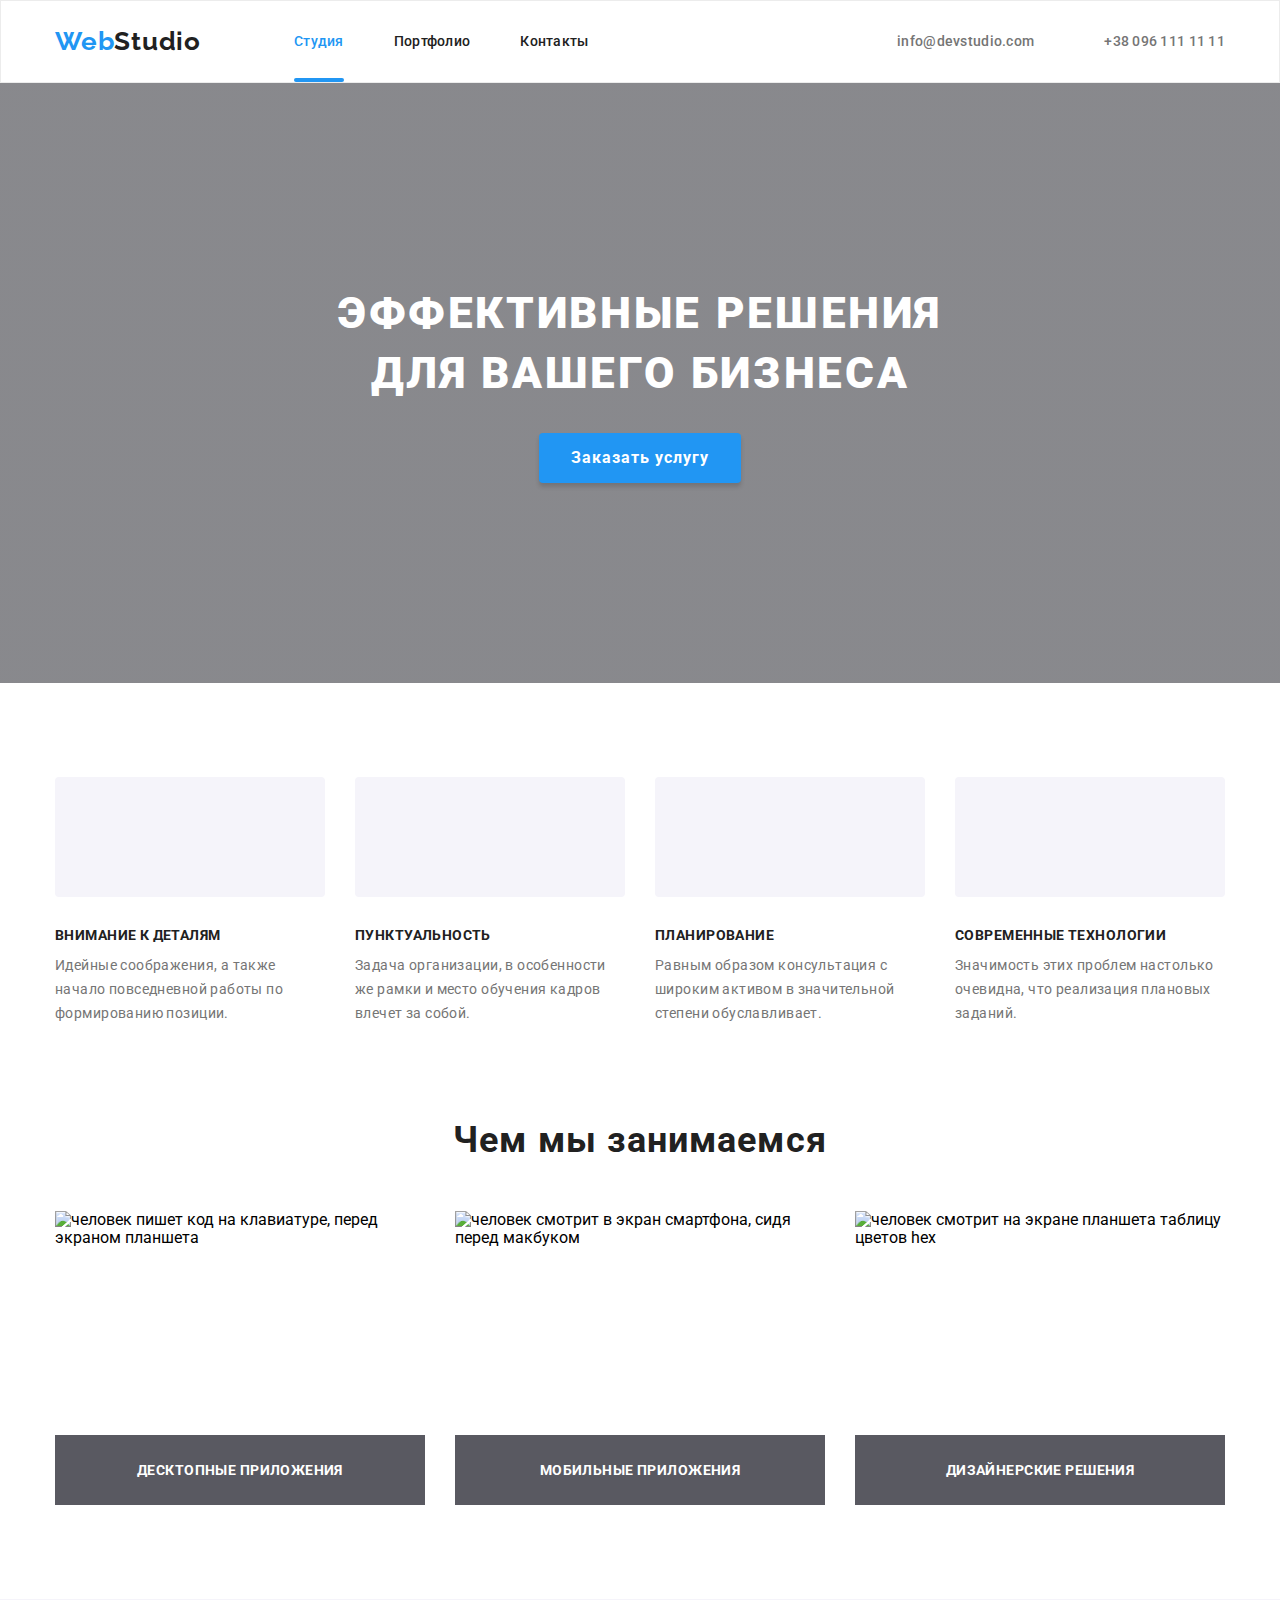
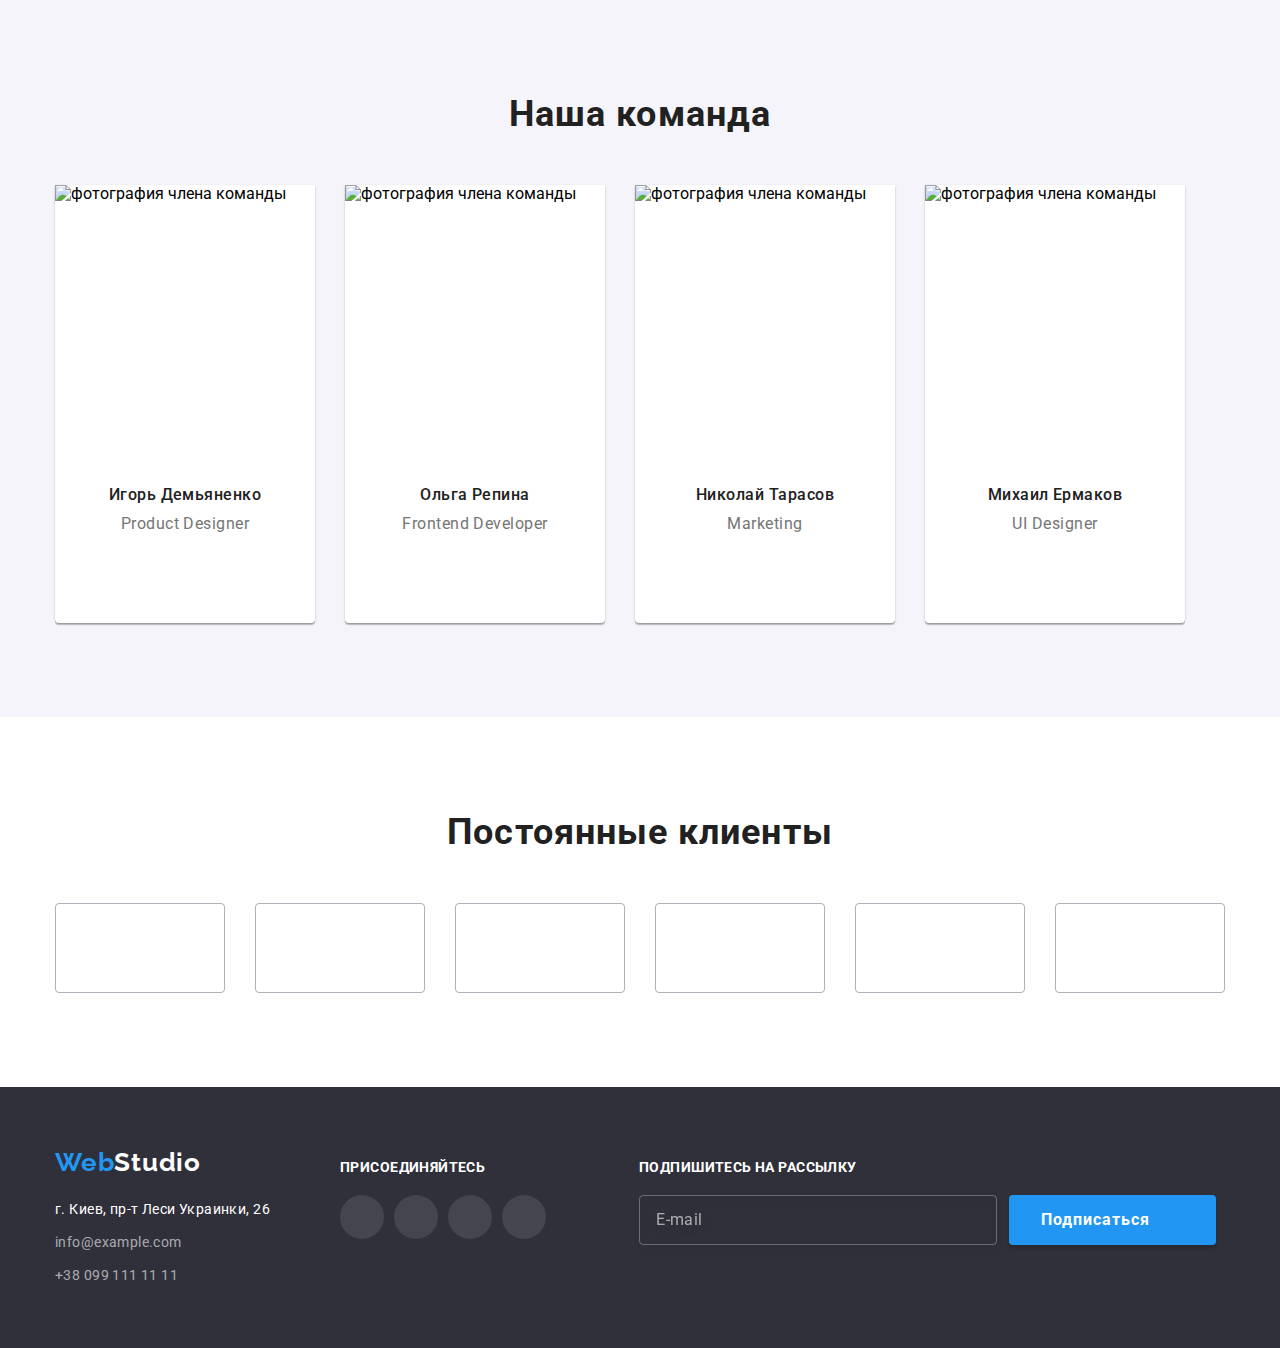
==== commit 489f4420: "adds hw-06" ====
--- a/index.html
+++ b/index.html
@@ -58,7 +58,7 @@
     <!--features-->
     <section class="features section">
       <div class="container">
-        <h2 class="title" hidden>Особенности</h2>
+        <h2 class="title hidden">Особенности</h2>
         <ul class="features-list list">
           <li class="features-list-item">
             <h3 class="features-list-title">Внимание к деталям</h3>
@@ -278,7 +278,7 @@
         </ul>
       </div>
     </section>
-    <!-- regular customer -->
+    <!-- regular customer (regcus) -->
     <section class="regcus section">
       <div class="container">
         <h2 class="title">Постоянные клиенты</h2>
@@ -332,7 +332,7 @@
   <!--footer-->
   <footer class="footer section">
     <div class="container">
-      <h2 class="title" hidden>Подвал</h2>
+      <h2 class="title hidden">Подвал</h2>
       <div class="footer-contact">
         <a class="logo logo-footer link" href="./index.html" aria-label="текстовый логотип вебстудии">
           <span class="logo-part">Web</span>Studio
@@ -383,6 +383,18 @@
           </li>
         </ul>
       </div>
+      <div class="footer-form">
+        <p class="footer-form-text">Подпишитесь на рассылку</p>
+        <form action="#" class="footer-form-mail"><input type="email" name="footer-mail" class="footer-form-input"
+            placeholder="E-mail" required>
+          <button type="submit" class="footer-form-button">
+            Подписаться
+            <svg class="footer-form-svg">
+              <use href="./images/svg/sprite.svg#icon-footer-form-send"></use>
+            </svg>
+          </button>
+        </form>
+      </div>
     </div>
   </footer>
   <!-- modal -->
@@ -393,6 +405,48 @@
           <use href="./images/svg/sprite.svg#icon-close"></use>
         </svg>
       </button>
+      <h2 class="modal-form-title">Оставьте свои данные, мы вам перезвоним</h2>
+      <!-- form -->
+      <form action="#" class="modal-form">
+        <label class="modal-form-label">
+          Имя
+          <span class="modal-form-input-wrapper">
+            <input type="text" name="user-name" class="modal-form-input" required>
+            <svg class="form-svg">
+              <use href="./images/svg/sprite.svg#icon-form-person"></use>
+            </svg>
+          </span>
+        </label>
+        <label class="modal-form-label">
+          Телефон
+          <span class="modal-form-input-wrapper">
+            <input type="tel" name="user-phone" class="modal-form-input" required>
+            <svg class="form-svg">
+              <use href="./images/svg/sprite.svg#icon-form-phone"></use>
+            </svg>
+          </span>
+        </label>
+        <label class="modal-form-label">
+          Почта
+          <span class="modal-form-input-wrapper">
+            <input type="email" name="user-mail" class="modal-form-input" required>
+            <svg class="form-svg">
+              <use href="./images/svg/sprite.svg#icon-form-mail"></use>
+            </svg>
+          </span>
+        </label>
+        <label class="modal-form-comment">
+          Комментарий
+          <textarea name="user-comment" class="modal-form-textarea" placeholder="Введите текст"></textarea>
+        </label>
+        <input type="checkbox" name="user-policy" value="accept-policy" id="check-policy"
+          class="modal-form-checkbox hidden">
+        <label for="check-policy" class="modal-form-checkbox-label">
+          Соглашаюсь с рассылкой и принимаю&nbsp;
+          <a href="#" class="modal-form-checkbox-link">Условия договора</a>
+        </label>
+        <button type="submit" class="modal-form-button">Отправить</button>
+      </form>
     </div>
   </div>
   <!-- script -->
--- a/css/styles.css
+++ b/css/styles.css
@@ -2,7 +2,6 @@
 :root {
   --primary-font: 'Roboto', sans-serif;
   --secondary-font: 'Raleway', sans-serif;
-  /* --tertiary-font: 'Raleway', sans-serif; */
   --accent-color: #2196f3;
   --title-color: #212121;
   --fill-header: #757575;
@@ -22,6 +21,16 @@
 }
 img {
   display: block;
+}
+.hidden {
+  position: absolute !important;
+  clip: rect(1px 1px 1px 1px); /* IE6, IE7 */
+  clip: rect(1px, 1px, 1px, 1px);
+  padding: 0 !important;
+  border: 0 !important;
+  height: 1px !important;
+  width: 1px !important;
+  overflow: hidden;
 }
 .list {
   list-style: none;
@@ -67,57 +76,6 @@
   text-align: center;
   letter-spacing: 0.03em;
   color: var(--title-color);
-}
-/* modal */
-.modal-backdrop {
-  position: fixed;
-  top: 0;
-  left: 0;
-  width: 100%;
-  height: 100%;
-  background-color: rgba(0, 0, 0, 0.2);
-  transition: all 250ms cubic-bezier(0.4, 0, 0.2, 1);
-}
-.modal-backdrop.is-hidden {
-  opacity: 0;
-  visibility: hidden;
-  pointer-events: none;
-  transition: all 250ms cubic-bezier(0.4, 0, 0.2, 1);
-}
-.modal-backdrop.is-hidden .modal {
-  transform: translate(-50%, -50%) translateY(100%);
-  transition: all 250ms cubic-bezier(0.4, 0, 0.2, 1);
-}
-.modal {
-  position: absolute;
-  top: 50%;
-  left: 50%;
-  transform: translate(-50%, -50%) translateY(0%);
-  transition: all 250ms cubic-bezier(0.4, 0, 0.2, 1);
-  width: 528px;
-  height: 581px;
-  background-color: #ffffff;
-  box-shadow: 0px 1px 3px rgba(0, 0, 0, 0.12), 0px 1px 1px rgba(0, 0, 0, 0.14),
-    0px 2px 1px rgba(0, 0, 0, 0.2);
-  border-radius: 4px;
-}
-.close-button {
-  display: flex;
-  align-items: center;
-  justify-content: center;
-  position: absolute;
-  top: 8px;
-  right: 8px;
-  width: 30px;
-  height: 30px;
-  background: #ffffff;
-  border: 1px solid rgba(0, 0, 0, 0.1);
-  border-radius: 50%;
-  cursor: pointer;
-}
-.close {
-  width: 18px;
-  height: 18px;
 }
 /* ========== end components ========== */
 
@@ -222,7 +180,9 @@
   width: 696px;
   margin-bottom: 30px;
 }
-.modal-button {
+.modal-button,
+.modal-form-button,
+.footer-form-button {
   font-family: var(--primary-font);
   font-style: normal;
   font-weight: 700;
@@ -238,10 +198,21 @@
   box-shadow: 0px 4px 4px rgba(0, 0, 0, 0.15);
   padding: 10px 32px;
   cursor: pointer;
-  transition: background 2500ms cubic-bezier(0.4, 0, 0.2, 1);
+  transition: background 250ms cubic-bezier(0.4, 0, 0.2, 1);
+}
+.modal-form-button {
+  align-self: center;
+}
+.footer-form-button {
+  display: flex;
+  align-items: center;
 }
 .modal-button:hover,
-.modal-button:focus {
+.modal-button:focus,
+.modal-form-button:hover,
+.modal-form-button:focus,
+.footer-form-button:hover,
+.footer-form-button:focus {
   background: #188ce8;
 }
 .hero .container {
@@ -312,7 +283,6 @@
 /* ========== end features ========== */
 
 /* ========== doing ========== */
-/* .title is in components*/
 .doing .title {
   margin-bottom: 50px;
 }
@@ -350,13 +320,11 @@
   text-align: center;
   letter-spacing: 0.03em;
   text-transform: uppercase;
-
   color: #ffffff;
 }
 /* ========== end doing ========== */
 
 /* ========== team ========== */
-/* .title is in components*/
 .team .title {
   margin-bottom: 50px;
 }
@@ -430,7 +398,6 @@
 /* ========== end team ========== */
 
 /* ========== regular customer (regcus) ========== */
-/* .title is in components*/
 .regcus .title {
   margin-bottom: 50px;
 }
@@ -524,8 +491,6 @@
   box-shadow: 0px 3px 1px rgba(0, 0, 0, 0.1), 0px 1px 2px rgba(0, 0, 0, 0.08),
     0px 2px 2px rgba(0, 0, 0, 0.12);
 }
-/* end filter button*/
-
 /* portfolio card */
 .portfolio-list-title {
   font-weight: 700;
@@ -603,7 +568,6 @@
   box-shadow: 0px 1px 1px rgba(0, 0, 0, 0.12), 0px 4px 4px rgba(0, 0, 0, 0.06),
     1px 4px 6px rgba(0, 0, 0, 0.16);
 }
-/* end portfolio card*/
 /* ========== end portfolio ========== */
 
 /* ========== footer ========== */
@@ -633,18 +597,20 @@
   margin-bottom: 9px;
 }
 .footer-social {
-  margin: 12px 0 0 70px;
-}
-.footer-social-text {
+  margin-left: 70px;
+}
+.footer-social-text,
+.footer-form-text {
   font-weight: 700;
   font-size: 14px;
   line-height: 1.143;
   letter-spacing: 0.03em;
   text-transform: uppercase;
-  margin-bottom: 20px;
   color: #ffffff;
-}
-.footer-social-list {
+  margin: 12px 0 20px;
+}
+.footer-social-list,
+.footer-form-mail {
   display: flex;
   justify-content: center;
   align-items: center;
@@ -673,4 +639,194 @@
   height: 20px;
   width: 20px;
 }
+.footer-form {
+  margin-left: 93px;
+}
+.footer-form-input {
+  width: 358px;
+  height: 50px;
+  border: 1px solid rgba(255, 255, 255, 0.3);
+  filter: drop-shadow(0px 4px 4px rgba(0, 0, 0, 0.15));
+  border-radius: 4px;
+  background-color: transparent;
+  padding-left: 16px;
+  margin-right: 12px;
+  color: #ffffff;
+}
+.footer-form-input::placeholder {
+  font-weight: 400;
+  font-size: 16px;
+  line-height: 1.25;
+  letter-spacing: 0.03em;
+  color: rgba(255, 255, 255, 0.6);
+}
+.footer-form-svg {
+  width: 24px;
+  height: 24px;
+  fill: var(--fill-footer);
+  margin-left: 10px;
+}
 /* ========== end footer ========== */
+
+/* ========== modal ========== */
+/* modal */
+.modal-backdrop {
+  position: fixed;
+  top: 0;
+  left: 0;
+  width: 100%;
+  height: 100%;
+  background-color: rgba(0, 0, 0, 0.2);
+  transition: all 250ms cubic-bezier(0.4, 0, 0.2, 1);
+}
+.modal-backdrop.is-hidden {
+  opacity: 0;
+  visibility: hidden;
+  pointer-events: none;
+  transition: all 250ms cubic-bezier(0.4, 0, 0.2, 1);
+}
+.modal-backdrop.is-hidden .modal {
+  transform: translate(-50%, -50%) translateY(100%);
+  transition: all 250ms cubic-bezier(0.4, 0, 0.2, 1);
+}
+.modal {
+  position: absolute;
+  top: 50%;
+  left: 50%;
+  transform: translate(-50%, -50%) translateY(0%);
+  transition: all 250ms cubic-bezier(0.4, 0, 0.2, 1);
+  width: 528px;
+  height: 581px;
+  background-color: #ffffff;
+  box-shadow: 0px 1px 3px rgba(0, 0, 0, 0.12), 0px 1px 1px rgba(0, 0, 0, 0.14),
+    0px 2px 1px rgba(0, 0, 0, 0.2);
+  border-radius: 4px;
+  padding: 40px;
+}
+.close-button {
+  display: flex;
+  align-items: center;
+  justify-content: center;
+  position: absolute;
+  top: 8px;
+  right: 8px;
+  width: 30px;
+  height: 30px;
+  background: #ffffff;
+  border: 1px solid rgba(0, 0, 0, 0.1);
+  border-radius: 50%;
+  cursor: pointer;
+}
+.close {
+  width: 18px;
+  height: 18px;
+  transition: fill 250ms cubic-bezier(0.4, 0, 0.2, 1);
+}
+.close-button:hover,
+.close-button:focus {
+  fill: var(--accent-color);
+}
+
+/* modal form */
+.modal-form-title {
+  font-weight: 700;
+  font-size: 20px;
+  line-height: 1.15;
+  text-align: center;
+  letter-spacing: 0.03em;
+  color: #212121;
+  margin-bottom: 12px;
+}
+.modal-form {
+  display: flex;
+  flex-direction: column;
+}
+.modal-form-label,
+.modal-form-comment,
+.modal-form-textarea::placeholder {
+  font-weight: 400;
+  font-size: 12px;
+  line-height: 1.166;
+  letter-spacing: 0.01em;
+}
+.modal-form-label {
+  color: #757575;
+  margin-bottom: 10px;
+}
+.modal-form-comment {
+  color: #757575;
+  margin-bottom: 20px;
+}
+.modal-form-input,
+.modal-form-textarea {
+  display: block;
+  width: 100%;
+  border: 1px solid rgba(33, 33, 33, 0.2);
+  border-radius: 4px;
+  transition: border 250ms cubic-bezier(0.4, 0, 0.2, 1);
+}
+.modal-form-input:focus,
+.modal-form-textarea:focus {
+  outline: none;
+  border: 1px solid var(--accent-color);
+}
+.modal-form-input {
+  position: relative;
+  height: 40px;
+  padding-left: 42px;
+}
+.modal-form-textarea {
+  resize: none;
+  height: 120px;
+  padding: 12px 16px;
+  margin-top: 4px;
+}
+.modal-form-textarea::placeholder {
+  color: rgba(117, 117, 117, 0.5);
+}
+.modal-form-input-wrapper {
+  position: relative;
+  display: block;
+  margin-top: 4px;
+}
+.form-svg {
+  position: absolute;
+  top: 50%;
+  left: 12px;
+  transform: translateY(-50%);
+  width: 18px;
+  height: 18px;
+  fill: #212121;
+  transition: fill 250ms cubic-bezier(0.4, 0, 0.2, 1);
+}
+.modal-form-input:focus + .form-svg {
+  fill: var(--accent-color);
+}
+.modal-form-checkbox-label {
+  display: flex;
+  align-items: center;
+  justify-content: center;
+  font-weight: 400;
+  font-size: 14px;
+  line-height: 1.714;
+  letter-spacing: 0.03em;
+  color: #757575;
+  margin-bottom: 30px;
+}
+.modal-form-checkbox-label::before {
+  display: inline-block;
+  content: '';
+  width: 16px;
+  height: 15px;
+  background-image: url(../images/modal-form/form-checkbox.svg);
+  background-repeat: no-repeat;
+  margin-right: 7px;
+  cursor: pointer;
+}
+.modal-form-checkbox:checked + .modal-form-checkbox-label::before {
+  background-image: url(../images/modal-form/form-checkbox-cheked.svg);
+}
+.modal-form-checkbox-link {
+  color: var(--accent-color);
+}
+/* ========== end modal ========== */
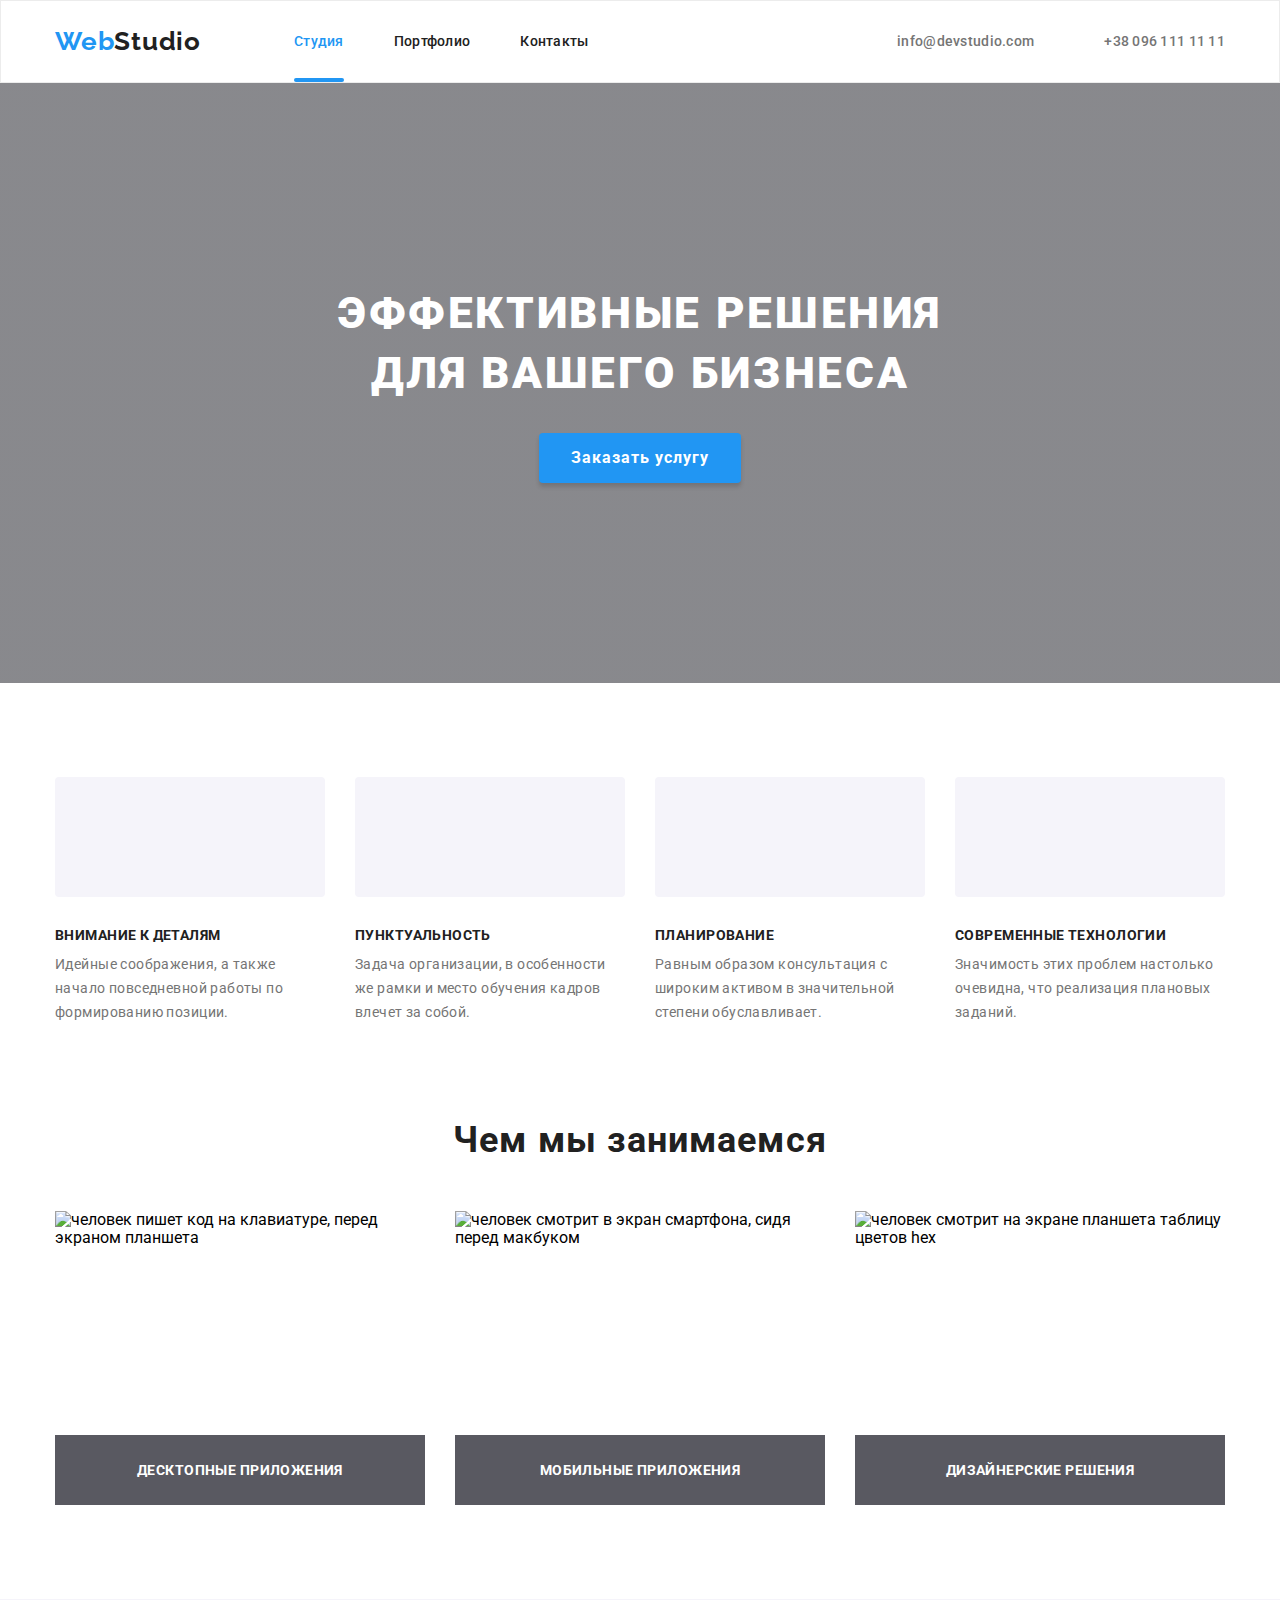
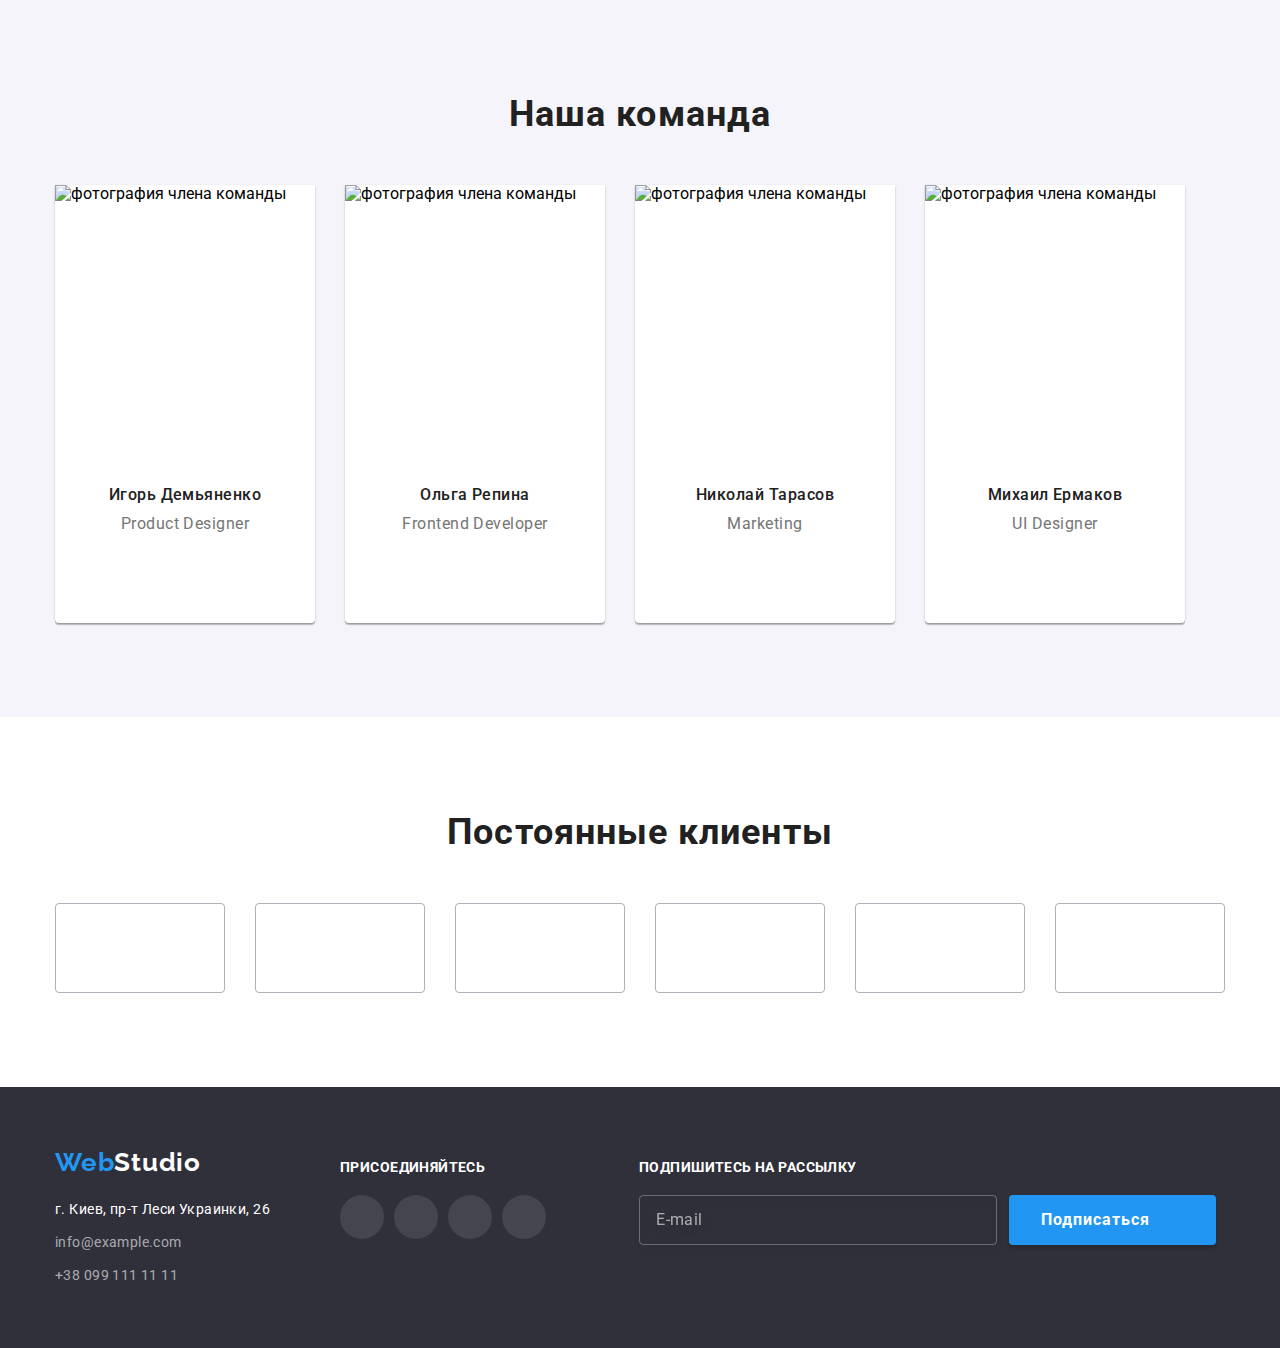
==== commit 3240a3c2: "adds hw-07" ====
--- a/index.html
+++ b/index.html
@@ -1,456 +1,469 @@
 <!DOCTYPE html>
 <html lang="ru">
+  <head>
+    <meta charset="UTF-8" />
+    <meta name="viewport" content="width=device-width, initial-scale=1.0" />
+    <link rel="stylesheet" href="https://cdnjs.cloudflare.com/ajax/libs/modern-normalize/1.0.0/modern-normalize.min.css" />
+    <link
+      href="https://fonts.googleapis.com/css2?family=Raleway:wght@700&family=Roboto:wght@400;500;700;900&display=swap"
+      rel="stylesheet"
+    />
+    <link rel="stylesheet" href="./css/main.min.css" />
+    <title>WebStudio</title>
+  </head>
 
-<head>
-  <meta charset="UTF-8" />
-  <meta name="viewport" content="width=device-width, initial-scale=1.0" />
-  <link rel="stylesheet"
-    href="https://cdnjs.cloudflare.com/ajax/libs/modern-normalize/1.0.0/modern-normalize.min.css" />
-  <link href="https://fonts.googleapis.com/css2?family=Raleway:wght@700&family=Roboto:wght@400;500;700;900&display=swap"
-    rel="stylesheet" />
-  <link rel="stylesheet" href="./css/styles.css" />
-  <title>WebStudio</title>
-</head>
-
-<body>
-  <!--header-->
-  <header class="header">
-    <div class="container">
-      <nav class="navigation">
-        <a class="logo logo-header link" href="./index.html" aria-label="текстовый логотип вебстудии"><span
-            class="logo-part">Web</span>Studio</a>
-        <ul class="navigation-list list">
-          <li class="navigation-list-item"><a class="navigation-list-link link active" href="./index.html">Студия</a>
-          </li>
-          <li class="navigation-list-item"><a class="navigation-list-link link" href="./portfolio.html">Портфолио</a>
-          </li>
-          <li class="navigation-list-item"><a class="navigation-list-link link" href="#">Контакты</a></li>
-        </ul>
-      </nav>
-      <address class="address">
-        <ul class="header-list list">
-          <li class="header-list-item">
-            <a class="header-list-link link" href="mailto:info@devstudio.com">
-              <svg class="mail">
-                <use href="./images/svg/sprite.svg#icon-envelope"></use>
-              </svg>info@devstudio.com
-            </a>
-          </li>
-          <li class="header-list-item">
-            <a class="header-list-link link" href="tel:+380961111111">
-              <svg class="tel">
-                <use href="./images/svg/sprite.svg#icon-smartphone"></use>
-              </svg>+38 096 111 11 11
-            </a>
-          </li>
-        </ul>
-      </address>
-    </div>
-  </header>
-  <main>
-    <!--hero-->
-    <section class="hero section">
+  <body>
+    <!--header-->
+    <header class="header">
       <div class="container">
-        <h1 class="hero-title">Эффективные решения для вашего бизнеса</h1>
-        <button class="modal-button" type="button" data-modal-open>Заказать услугу</button>
-      </div>
-    </section>
-    <!--features-->
-    <section class="features section">
-      <div class="container">
-        <h2 class="title hidden">Особенности</h2>
-        <ul class="features-list list">
-          <li class="features-list-item">
-            <h3 class="features-list-title">Внимание к деталям</h3>
-            <p class="features-list-text">Идейные соображения, а также начало повседневной работы по формированию
-              позиции.</p>
-          </li>
-          <li class="features-list-item">
-            <h3 class="features-list-title">Пунктуальность</h3>
-            <p class="features-list-text">Задача организации, в особенности же рамки и место обучения кадров влечет за
-              собой.</p>
-          </li>
-          <li class="features-list-item">
-            <h3 class="features-list-title">Планирование</h3>
-            <p class="features-list-text">Равным образом консультация с широким активом в значительной степени
-              обуславливает.</p>
-          </li>
-          <li class="features-list-item">
-            <h3 class="features-list-title">Современные технологии</h3>
-            <p class="features-list-text">Значимость этих проблем настолько очевидна, что реализация плановых заданий.
-            </p>
-          </li>
-        </ul>
-      </div>
-    </section>
-    <!--doing-->
-    <section class="doing section">
-      <div class="container">
-        <h2 class="title">Чем мы занимаемся</h2>
-        <ul class="doing-list list">
-          <li class="doing-list-item">
-            <div class="doing-img-box">
-              <img class="doing-list-img" src="./images/doing/img.jpg"
-                alt="человек пишет код на клавиатуре, перед экраном планшета" height="370" width="294" />
-              <div class="doing-list-overlay">
-                <p class="doing-overlay-text">Десктопные приложения</p>
-              </div>
-            </div>
-          </li>
-          <li class="doing-list-item">
-            <div class="doing-img-box">
-              <img class="doing-list-img" src="./images/doing/img-1.jpg"
-                alt="человек смотрит в экран смартфона, сидя перед макбуком" height="370" width="294" />
-              <div class="doing-list-overlay">
-                <p class="doing-overlay-text">Мобильные приложения</p>
-              </div>
-            </div>
-          </li>
-          <li class="doing-list-item">
-            <div class="doing-img-box">
-              <img class="doing-list-img" src="./images/doing/img-2.jpg"
-                alt="человек смотрит на экране планшета таблицу цветов hex" height="370" width="294" />
-              <div class="doing-list-overlay">
-                <p class="doing-overlay-text">Дизайнерские решения</p>
-              </div>
-            </div>
-          </li>
-        </ul>
-      </div>
-    </section>
-    <!--team-->
-    <section class="team section">
-      <div class="container">
-        <h2 class="title">Наша команда</h2>
-        <ul class="team-list list">
-          <li class="team-list-item">
-            <img class="team-list-img" src="./images/team/img.jpg" alt="фотография члена команды" height="270"
-              width="260" />
-            <div class="team-list-content">
-              <h3 class="team-list-title">Игорь Демьяненко</h3>
-              <p class="team-list-text" lang="en">Product Designer</p>
-              <ul class="social-list list">
-                <li class="social-list-item">
-                  <a href="" class="social-list-link">
-                    <svg class="social-list-svg">
-                      <use href="./images/svg/sprite.svg#icon-instagram"></use>
-                    </svg>
-                  </a>
-                </li>
-                <li class="social-list-item">
-                  <a href="" class="social-list-link">
-                    <svg class="social-list-svg">
-                      <use href="./images/svg/sprite.svg#icon-twitter"></use>
-                    </svg>
-                  </a>
-                </li>
-                <li class="social-list-item">
-                  <a href="" class="social-list-link">
-                    <svg class="social-list-svg">
-                      <use href="./images/svg/sprite.svg#icon-facebook"></use>
-                    </svg>
-                  </a>
-                </li>
-                <li class="social-list-item">
-                  <a href="" class="social-list-link">
-                    <svg class="social-list-svg">
-                      <use href="./images/svg/sprite.svg#icon-linkedin"></use>
-                    </svg>
-                  </a>
-                </li>
-              </ul>
-            </div>
-          </li>
-          <li class="team-list-item">
-            <img class="team-list-img" src="./images/team/img-1.jpg" alt="фотография члена команды" height="270"
-              width="260" />
-            <div class="team-list-content">
-              <h3 class="team-list-title">Ольга Репина</h3>
-              <p class="team-list-text" lang="en">Frontend Developer</p>
-              <ul class="social-list list">
-                <li class="social-list-item">
-                  <a href="" class="social-list-link">
-                    <svg class="social-list-svg">
-                      <use href="./images/svg/sprite.svg#icon-instagram"></use>
-                    </svg>
-                  </a>
-                </li>
-                <li class="social-list-item">
-                  <a href="" class="social-list-link">
-                    <svg class="social-list-svg">
-                      <use href="./images/svg/sprite.svg#icon-twitter"></use>
-                    </svg>
-                  </a>
-                </li>
-                <li class="social-list-item">
-                  <a href="" class="social-list-link">
-                    <svg class="social-list-svg">
-                      <use href="./images/svg/sprite.svg#icon-facebook"></use>
-                    </svg>
-                  </a>
-                </li>
-                <li class="social-list-item">
-                  <a href="" class="social-list-link">
-                    <svg class="social-list-svg">
-                      <use href="./images/svg/sprite.svg#icon-linkedin"></use>
-                    </svg>
-                  </a>
-                </li>
-              </ul>
-            </div>
-          </li>
-          <li class="team-list-item">
-            <img class="team-list-img" src="./images/team/img-2.jpg" alt="фотография члена команды" height="270"
-              width="260" />
-            <div class="team-list-content">
-              <h3 class="team-list-title">Николай Тарасов</h3>
-              <p class="team-list-text" lang="en">Marketing</p>
-              <ul class="social-list list">
-                <li class="social-list-item">
-                  <a href="" class="social-list-link">
-                    <svg class="social-list-svg">
-                      <use href="./images/svg/sprite.svg#icon-instagram"></use>
-                    </svg>
-                  </a>
-                </li>
-                <li class="social-list-item">
-                  <a href="" class="social-list-link">
-                    <svg class="social-list-svg">
-                      <use href="./images/svg/sprite.svg#icon-twitter"></use>
-                    </svg>
-                  </a>
-                </li>
-                <li class="social-list-item">
-                  <a href="" class="social-list-link">
-                    <svg class="social-list-svg">
-                      <use href="./images/svg/sprite.svg#icon-facebook"></use>
-                    </svg>
-                  </a>
-                </li>
-                <li class="social-list-item">
-                  <a href="" class="social-list-link">
-                    <svg class="social-list-svg">
-                      <use href="./images/svg/sprite.svg#icon-linkedin"></use>
-                    </svg>
-                  </a>
-                </li>
-              </ul>
-            </div>
-          </li>
-          <li class="team-list-item">
-            <img class="team-list-img" src="./images/team/img-3.jpg" alt="фотография члена команды" height="270"
-              width="260" />
-            <div class="team-list-content">
-              <h3 class="team-list-title">Михаил Ермаков</h3>
-              <p class="team-list-text" lang="en">UI Designer</p>
-              <ul class="social-list list">
-                <li class="social-list-item">
-                  <a href="" class="social-list-link">
-                    <svg class="social-list-svg">
-                      <use href="./images/svg/sprite.svg#icon-instagram"></use>
-                    </svg>
-                  </a>
-                </li>
-                <li class="social-list-item">
-                  <a href="" class="social-list-link">
-                    <svg class="social-list-svg">
-                      <use href="./images/svg/sprite.svg#icon-twitter"></use>
-                    </svg>
-                  </a>
-                </li>
-                <li class="social-list-item">
-                  <a href="" class="social-list-link">
-                    <svg class="social-list-svg">
-                      <use href="./images/svg/sprite.svg#icon-facebook"></use>
-                    </svg>
-                  </a>
-                </li>
-                <li class="social-list-item">
-                  <a href="" class="social-list-link">
-                    <svg class="social-list-svg">
-                      <use href="./images/svg/sprite.svg#icon-linkedin"></use>
-                    </svg>
-                  </a>
-                </li>
-              </ul>
-            </div>
-          </li>
-        </ul>
-      </div>
-    </section>
-    <!-- regular customer (regcus) -->
-    <section class="regcus section">
-      <div class="container">
-        <h2 class="title">Постоянные клиенты</h2>
-        <ul class="regcus-list list">
-          <li class="regcus-list-item">
-            <a href="" class="regcus-list-link">
-              <svg class="regcus-list-svg">
-                <use href="./images/svg/sprite.svg#icon-logo-1"></use>
-              </svg>
-            </a>
-          </li>
-          <li class="regcus-list-item">
-            <a href="" class="regcus-list-link">
-              <svg class="regcus-list-svg">
-                <use href="./images/svg/sprite.svg#icon-logo-2"></use>
-              </svg>
-            </a>
-          </li>
-          <li class="regcus-list-item">
-            <a href="" class="regcus-list-link">
-              <svg class="regcus-list-svg">
-                <use href="./images/svg/sprite.svg#icon-logo-3"></use>
-              </svg>
-            </a>
-          </li>
-          <li class="regcus-list-item">
-            <a href="" class="regcus-list-link">
-              <svg class="regcus-list-svg">
-                <use href="./images/svg/sprite.svg#icon-logo-4"></use>
-              </svg>
-            </a>
-          </li>
-          <li class="regcus-list-item">
-            <a href="" class="regcus-list-link">
-              <svg class="regcus-list-svg">
-                <use href="./images/svg/sprite.svg#icon-logo-5"></use>
-              </svg>
-            </a>
-          </li>
-          <li class="regcus-list-item">
-            <a href="" class="regcus-list-link">
-              <svg class="regcus-list-svg">
-                <use href="./images/svg/sprite.svg#icon-logo-6"></use>
-              </svg>
-            </a>
-          </li>
-        </ul>
-      </div>
-    </section>
-  </main>
-  <!--footer-->
-  <footer class="footer section">
-    <div class="container">
-      <h2 class="title hidden">Подвал</h2>
-      <div class="footer-contact">
-        <a class="logo logo-footer link" href="./index.html" aria-label="текстовый логотип вебстудии">
-          <span class="logo-part">Web</span>Studio
-        </a>
+        <nav class="navigation">
+          <a class="logo logo-header link" href="./index.html" aria-label="текстовый логотип вебстудии">
+            <span class="logo-part">Web</span>Studio
+          </a>
+          <ul class="navigation-list list">
+            <li class="navigation-list-item">
+              <a class="navigation-list-link link active" href="./index.html">Студия</a>
+            </li>
+            <li class="navigation-list-item">
+              <a class="navigation-list-link link" href="./portfolio.html">Портфолио</a>
+            </li>
+            <li class="navigation-list-item">
+              <a class="navigation-list-link link" href="#">Контакты</a>
+            </li>
+          </ul>
+        </nav>
         <address class="address">
-          <ul class="footer-list list">
-            <li class="footer-list-item">
-              <a class="footer-list-map link" href="https://goo.gl/maps/6B7yDmjmFDrhYiot9">г. Киев, пр-т Леси Украинки,
-                26</a>
-            </li>
-            <li class="footer-list-item"><a class="footer-list-link link"
-                href="mailto:info@example.com">info@example.com</a></li>
-            <li class="footer-list-item"><a class="footer-list-link link" href="tel:+380991111111">+38 099 111 11 11</a>
+          <ul class="header-list list">
+            <li class="header-list-item">
+              <a class="header-list-link link" href="mailto:info@devstudio.com">
+                <svg class="mail">
+                  <use href="./images/svg/sprite.svg#icon-envelope"></use>
+                </svg>
+                info@devstudio.com
+              </a>
+            </li>
+            <li class="header-list-item">
+              <a class="header-list-link link" href="tel:+380961111111">
+                <svg class="tel">
+                  <use href="./images/svg/sprite.svg#icon-smartphone"></use>
+                </svg>
+                +38 096 111 11 11
+              </a>
             </li>
           </ul>
         </address>
       </div>
-      <div class="footer-social">
-        <p class="footer-social-text">присоединяйтесь</p>
-        <ul class="footer-social-list list">
-          <li class="footer-social-item">
-            <a href="" class="footer-social-link">
-              <svg class="footer-social-svg">
-                <use href="./images/svg/sprite.svg#icon-instagram"></use>
+    </header>
+    <main>
+      <!--hero-->
+      <section class="hero section">
+        <div class="container">
+          <h1 class="hero-title">Эффективные решения для вашего бизнеса</h1>
+          <button class="modal-button" type="button" data-modal-open>Заказать услугу</button>
+        </div>
+      </section>
+      <!--features-->
+      <section class="features section">
+        <div class="container">
+          <h2 class="title hidden">Особенности</h2>
+          <ul class="features-list list">
+            <li class="features-list-item">
+              <h3 class="features-list-title">Внимание к деталям</h3>
+              <p class="features-list-text">Идейные соображения, а также начало повседневной работы по формированию позиции.</p>
+            </li>
+            <li class="features-list-item">
+              <h3 class="features-list-title">Пунктуальность</h3>
+              <p class="features-list-text">Задача организации, в особенности же рамки и место обучения кадров влечет за собой.</p>
+            </li>
+            <li class="features-list-item">
+              <h3 class="features-list-title">Планирование</h3>
+              <p class="features-list-text">Равным образом консультация с широким активом в значительной степени обуславливает.</p>
+            </li>
+            <li class="features-list-item">
+              <h3 class="features-list-title">Современные технологии</h3>
+              <p class="features-list-text">Значимость этих проблем настолько очевидна, что реализация плановых заданий.</p>
+            </li>
+          </ul>
+        </div>
+      </section>
+      <!--doing-->
+      <section class="doing section">
+        <div class="container">
+          <h2 class="title">Чем мы занимаемся</h2>
+          <ul class="doing-list list">
+            <li class="doing-list-item">
+              <div class="doing-img-box">
+                <img
+                  class="doing-list-img"
+                  src="./images/doing/img.jpg"
+                  alt="человек пишет код на клавиатуре, перед экраном планшета"
+                  height="370"
+                  width="294"
+                />
+                <div class="doing-list-overlay">
+                  <p class="doing-overlay-text">Десктопные приложения</p>
+                </div>
+              </div>
+            </li>
+            <li class="doing-list-item">
+              <div class="doing-img-box">
+                <img
+                  class="doing-list-img"
+                  src="./images/doing/img-1.jpg"
+                  alt="человек смотрит в экран смартфона, сидя перед макбуком"
+                  height="370"
+                  width="294"
+                />
+                <div class="doing-list-overlay">
+                  <p class="doing-overlay-text">Мобильные приложения</p>
+                </div>
+              </div>
+            </li>
+            <li class="doing-list-item">
+              <div class="doing-img-box">
+                <img
+                  class="doing-list-img"
+                  src="./images/doing/img-2.jpg"
+                  alt="человек смотрит на экране планшета таблицу цветов hex"
+                  height="370"
+                  width="294"
+                />
+                <div class="doing-list-overlay">
+                  <p class="doing-overlay-text">Дизайнерские решения</p>
+                </div>
+              </div>
+            </li>
+          </ul>
+        </div>
+      </section>
+      <!--team-->
+      <section class="team section">
+        <div class="container">
+          <h2 class="title">Наша команда</h2>
+          <ul class="team-list list">
+            <li class="team-list-item">
+              <img class="team-list-img" src="./images/team/img.jpg" alt="фотография члена команды" height="270" width="260" />
+              <div class="team-list-content">
+                <h3 class="team-list-title">Игорь Демьяненко</h3>
+                <p class="team-list-text" lang="en">Product Designer</p>
+                <ul class="social-list list">
+                  <li class="social-list-item">
+                    <a href="" class="social-list-link">
+                      <svg class="social-list-svg">
+                        <use href="./images/svg/sprite.svg#icon-instagram"></use>
+                      </svg>
+                    </a>
+                  </li>
+                  <li class="social-list-item">
+                    <a href="" class="social-list-link">
+                      <svg class="social-list-svg">
+                        <use href="./images/svg/sprite.svg#icon-twitter"></use>
+                      </svg>
+                    </a>
+                  </li>
+                  <li class="social-list-item">
+                    <a href="" class="social-list-link">
+                      <svg class="social-list-svg">
+                        <use href="./images/svg/sprite.svg#icon-facebook"></use>
+                      </svg>
+                    </a>
+                  </li>
+                  <li class="social-list-item">
+                    <a href="" class="social-list-link">
+                      <svg class="social-list-svg">
+                        <use href="./images/svg/sprite.svg#icon-linkedin"></use>
+                      </svg>
+                    </a>
+                  </li>
+                </ul>
+              </div>
+            </li>
+            <li class="team-list-item">
+              <img class="team-list-img" src="./images/team/img-1.jpg" alt="фотография члена команды" height="270" width="260" />
+              <div class="team-list-content">
+                <h3 class="team-list-title">Ольга Репина</h3>
+                <p class="team-list-text" lang="en">Frontend Developer</p>
+                <ul class="social-list list">
+                  <li class="social-list-item">
+                    <a href="" class="social-list-link">
+                      <svg class="social-list-svg">
+                        <use href="./images/svg/sprite.svg#icon-instagram"></use>
+                      </svg>
+                    </a>
+                  </li>
+                  <li class="social-list-item">
+                    <a href="" class="social-list-link">
+                      <svg class="social-list-svg">
+                        <use href="./images/svg/sprite.svg#icon-twitter"></use>
+                      </svg>
+                    </a>
+                  </li>
+                  <li class="social-list-item">
+                    <a href="" class="social-list-link">
+                      <svg class="social-list-svg">
+                        <use href="./images/svg/sprite.svg#icon-facebook"></use>
+                      </svg>
+                    </a>
+                  </li>
+                  <li class="social-list-item">
+                    <a href="" class="social-list-link">
+                      <svg class="social-list-svg">
+                        <use href="./images/svg/sprite.svg#icon-linkedin"></use>
+                      </svg>
+                    </a>
+                  </li>
+                </ul>
+              </div>
+            </li>
+            <li class="team-list-item">
+              <img class="team-list-img" src="./images/team/img-2.jpg" alt="фотография члена команды" height="270" width="260" />
+              <div class="team-list-content">
+                <h3 class="team-list-title">Николай Тарасов</h3>
+                <p class="team-list-text" lang="en">Marketing</p>
+                <ul class="social-list list">
+                  <li class="social-list-item">
+                    <a href="" class="social-list-link">
+                      <svg class="social-list-svg">
+                        <use href="./images/svg/sprite.svg#icon-instagram"></use>
+                      </svg>
+                    </a>
+                  </li>
+                  <li class="social-list-item">
+                    <a href="" class="social-list-link">
+                      <svg class="social-list-svg">
+                        <use href="./images/svg/sprite.svg#icon-twitter"></use>
+                      </svg>
+                    </a>
+                  </li>
+                  <li class="social-list-item">
+                    <a href="" class="social-list-link">
+                      <svg class="social-list-svg">
+                        <use href="./images/svg/sprite.svg#icon-facebook"></use>
+                      </svg>
+                    </a>
+                  </li>
+                  <li class="social-list-item">
+                    <a href="" class="social-list-link">
+                      <svg class="social-list-svg">
+                        <use href="./images/svg/sprite.svg#icon-linkedin"></use>
+                      </svg>
+                    </a>
+                  </li>
+                </ul>
+              </div>
+            </li>
+            <li class="team-list-item">
+              <img class="team-list-img" src="./images/team/img-3.jpg" alt="фотография члена команды" height="270" width="260" />
+              <div class="team-list-content">
+                <h3 class="team-list-title">Михаил Ермаков</h3>
+                <p class="team-list-text" lang="en">UI Designer</p>
+                <ul class="social-list list">
+                  <li class="social-list-item">
+                    <a href="" class="social-list-link">
+                      <svg class="social-list-svg">
+                        <use href="./images/svg/sprite.svg#icon-instagram"></use>
+                      </svg>
+                    </a>
+                  </li>
+                  <li class="social-list-item">
+                    <a href="" class="social-list-link">
+                      <svg class="social-list-svg">
+                        <use href="./images/svg/sprite.svg#icon-twitter"></use>
+                      </svg>
+                    </a>
+                  </li>
+                  <li class="social-list-item">
+                    <a href="" class="social-list-link">
+                      <svg class="social-list-svg">
+                        <use href="./images/svg/sprite.svg#icon-facebook"></use>
+                      </svg>
+                    </a>
+                  </li>
+                  <li class="social-list-item">
+                    <a href="" class="social-list-link">
+                      <svg class="social-list-svg">
+                        <use href="./images/svg/sprite.svg#icon-linkedin"></use>
+                      </svg>
+                    </a>
+                  </li>
+                </ul>
+              </div>
+            </li>
+          </ul>
+        </div>
+      </section>
+      <!-- regular customer (regcus) -->
+      <section class="regcus section">
+        <div class="container">
+          <h2 class="title">Постоянные клиенты</h2>
+          <ul class="regcus-list list">
+            <li class="regcus-list-item">
+              <a href="" class="regcus-list-link">
+                <svg class="regcus-list-svg">
+                  <use href="./images/svg/sprite.svg#icon-logo-1"></use>
+                </svg>
+              </a>
+            </li>
+            <li class="regcus-list-item">
+              <a href="" class="regcus-list-link">
+                <svg class="regcus-list-svg">
+                  <use href="./images/svg/sprite.svg#icon-logo-2"></use>
+                </svg>
+              </a>
+            </li>
+            <li class="regcus-list-item">
+              <a href="" class="regcus-list-link">
+                <svg class="regcus-list-svg">
+                  <use href="./images/svg/sprite.svg#icon-logo-3"></use>
+                </svg>
+              </a>
+            </li>
+            <li class="regcus-list-item">
+              <a href="" class="regcus-list-link">
+                <svg class="regcus-list-svg">
+                  <use href="./images/svg/sprite.svg#icon-logo-4"></use>
+                </svg>
+              </a>
+            </li>
+            <li class="regcus-list-item">
+              <a href="" class="regcus-list-link">
+                <svg class="regcus-list-svg">
+                  <use href="./images/svg/sprite.svg#icon-logo-5"></use>
+                </svg>
+              </a>
+            </li>
+            <li class="regcus-list-item">
+              <a href="" class="regcus-list-link">
+                <svg class="regcus-list-svg">
+                  <use href="./images/svg/sprite.svg#icon-logo-6"></use>
+                </svg>
+              </a>
+            </li>
+          </ul>
+        </div>
+      </section>
+    </main>
+    <!--footer-->
+    <footer class="footer section">
+      <div class="container">
+        <h2 class="title hidden">Подвал</h2>
+        <div class="footer-contact">
+          <a class="logo logo-footer link" href="./index.html" aria-label="текстовый логотип вебстудии">
+            <span class="logo-part">Web</span>Studio
+          </a>
+          <address class="address">
+            <ul class="footer-list list">
+              <li class="footer-list-item">
+                <a class="footer-list-map link" href="https://goo.gl/maps/6B7yDmjmFDrhYiot9">г. Киев, пр-т Леси Украинки, 26</a>
+              </li>
+              <li class="footer-list-item">
+                <a class="footer-list-link link" href="mailto:info@example.com">info@example.com</a>
+              </li>
+              <li class="footer-list-item">
+                <a class="footer-list-link link" href="tel:+380991111111">+38 099 111 11 11</a>
+              </li>
+            </ul>
+          </address>
+        </div>
+        <div class="footer-social">
+          <p class="footer-social-text">присоединяйтесь</p>
+          <ul class="footer-social-list list">
+            <li class="footer-social-item">
+              <a href="" class="footer-social-link">
+                <svg class="footer-social-svg">
+                  <use href="./images/svg/sprite.svg#icon-instagram"></use>
+                </svg>
+              </a>
+            </li>
+            <li class="footer-social-item">
+              <a href="" class="footer-social-link">
+                <svg class="footer-social-svg">
+                  <use href="./images/svg/sprite.svg#icon-twitter"></use>
+                </svg>
+              </a>
+            </li>
+            <li class="footer-social-item">
+              <a href="" class="footer-social-link">
+                <svg class="footer-social-svg">
+                  <use href="./images/svg/sprite.svg#icon-facebook"></use>
+                </svg>
+              </a>
+            </li>
+            <li class="footer-social-item">
+              <a href="" class="footer-social-link">
+                <svg class="footer-social-svg">
+                  <use href="./images/svg/sprite.svg#icon-linkedin"></use>
+                </svg>
+              </a>
+            </li>
+          </ul>
+        </div>
+        <div class="footer-form">
+          <p class="footer-form-text">Подпишитесь на рассылку</p>
+          <form action="#" class="footer-form-mail">
+            <input type="email" name="footer-mail" class="footer-form-input" placeholder="E-mail" required />
+            <button type="submit" class="footer-form-button">
+              Подписаться
+              <svg class="footer-form-svg">
+                <use href="./images/svg/sprite.svg#icon-footer-form-send"></use>
               </svg>
-            </a>
-          </li>
-          <li class="footer-social-item">
-            <a href="" class="footer-social-link">
-              <svg class="footer-social-svg">
-                <use href="./images/svg/sprite.svg#icon-twitter"></use>
+            </button>
+          </form>
+        </div>
+      </div>
+    </footer>
+    <!-- modal -->
+    <div class="modal-backdrop is-hidden" data-modal>
+      <div class="modal">
+        <button class="close-button" type="button" data-modal-close>
+          <svg class="close">
+            <use href="./images/svg/sprite.svg#icon-close"></use>
+          </svg>
+        </button>
+        <h2 class="modal-form-title">Оставьте свои данные, мы вам перезвоним</h2>
+        <!-- form -->
+        <form action="#" class="modal-form">
+          <label class="modal-form-label">
+            Имя
+            <span class="modal-form-input-wrapper">
+              <input type="text" name="user-name" class="modal-form-input" required />
+              <svg class="form-svg">
+                <use href="./images/svg/sprite.svg#icon-form-person"></use>
               </svg>
-            </a>
-          </li>
-          <li class="footer-social-item">
-            <a href="" class="footer-social-link">
-              <svg class="footer-social-svg">
-                <use href="./images/svg/sprite.svg#icon-facebook"></use>
+            </span>
+          </label>
+          <label class="modal-form-label">
+            Телефон
+            <span class="modal-form-input-wrapper">
+              <input type="tel" name="user-phone" class="modal-form-input" required />
+              <svg class="form-svg">
+                <use href="./images/svg/sprite.svg#icon-form-phone"></use>
               </svg>
-            </a>
-          </li>
-          <li class="footer-social-item">
-            <a href="" class="footer-social-link">
-              <svg class="footer-social-svg">
-                <use href="./images/svg/sprite.svg#icon-linkedin"></use>
+            </span>
+          </label>
+          <label class="modal-form-label">
+            Почта
+            <span class="modal-form-input-wrapper">
+              <input type="email" name="user-mail" class="modal-form-input" required />
+              <svg class="form-svg">
+                <use href="./images/svg/sprite.svg#icon-form-mail"></use>
               </svg>
-            </a>
-          </li>
-        </ul>
-      </div>
-      <div class="footer-form">
-        <p class="footer-form-text">Подпишитесь на рассылку</p>
-        <form action="#" class="footer-form-mail"><input type="email" name="footer-mail" class="footer-form-input"
-            placeholder="E-mail" required>
-          <button type="submit" class="footer-form-button">
-            Подписаться
-            <svg class="footer-form-svg">
-              <use href="./images/svg/sprite.svg#icon-footer-form-send"></use>
-            </svg>
-          </button>
+            </span>
+          </label>
+          <label class="modal-form-comment">
+            Комментарий
+            <textarea name="user-comment" class="modal-form-textarea" placeholder="Введите текст"></textarea>
+          </label>
+          <input type="checkbox" name="user-policy" value="accept-policy" id="check-policy" class="modal-form-checkbox hidden" />
+          <label for="check-policy" class="modal-form-checkbox-label">
+            Соглашаюсь с рассылкой и принимаю&nbsp;
+            <a href="#" class="modal-form-checkbox-link">Условия договора</a>
+          </label>
+          <button type="submit" class="modal-form-button">Отправить</button>
         </form>
       </div>
     </div>
-  </footer>
-  <!-- modal -->
-  <div class="modal-backdrop is-hidden" data-modal>
-    <div class="modal">
-      <button class="close-button" type="button" data-modal-close>
-        <svg class="close">
-          <use href="./images/svg/sprite.svg#icon-close"></use>
-        </svg>
-      </button>
-      <h2 class="modal-form-title">Оставьте свои данные, мы вам перезвоним</h2>
-      <!-- form -->
-      <form action="#" class="modal-form">
-        <label class="modal-form-label">
-          Имя
-          <span class="modal-form-input-wrapper">
-            <input type="text" name="user-name" class="modal-form-input" required>
-            <svg class="form-svg">
-              <use href="./images/svg/sprite.svg#icon-form-person"></use>
-            </svg>
-          </span>
-        </label>
-        <label class="modal-form-label">
-          Телефон
-          <span class="modal-form-input-wrapper">
-            <input type="tel" name="user-phone" class="modal-form-input" required>
-            <svg class="form-svg">
-              <use href="./images/svg/sprite.svg#icon-form-phone"></use>
-            </svg>
-          </span>
-        </label>
-        <label class="modal-form-label">
-          Почта
-          <span class="modal-form-input-wrapper">
-            <input type="email" name="user-mail" class="modal-form-input" required>
-            <svg class="form-svg">
-              <use href="./images/svg/sprite.svg#icon-form-mail"></use>
-            </svg>
-          </span>
-        </label>
-        <label class="modal-form-comment">
-          Комментарий
-          <textarea name="user-comment" class="modal-form-textarea" placeholder="Введите текст"></textarea>
-        </label>
-        <input type="checkbox" name="user-policy" value="accept-policy" id="check-policy"
-          class="modal-form-checkbox hidden">
-        <label for="check-policy" class="modal-form-checkbox-label">
-          Соглашаюсь с рассылкой и принимаю&nbsp;
-          <a href="#" class="modal-form-checkbox-link">Условия договора</a>
-        </label>
-        <button type="submit" class="modal-form-button">Отправить</button>
-      </form>
-    </div>
-  </div>
-  <!-- script -->
-  <script src="./js/modal.js"></script>
-</body>
-
-</html>+    <!-- script -->
+    <script src="./js/modal.js"></script>
+  </body>
+</html>
--- a/css/main.min.css
+++ b/css/main.min.css
@@ -0,0 +1,2 @@
+.hidden{position:absolute !important;clip:rect(1px 1px 1px 1px);clip:rect(1px, 1px, 1px, 1px);padding:0 !important;border:0 !important;height:1px !important;width:1px !important;overflow:hidden}*,*::before,*::after{margin:0;padding:0}body{font-family:"Roboto",sans-serif;font-style:normal}img{display:block}.list{list-style:none}.link{text-decoration:none}.address{font-style:normal}.container{width:1200px;padding:0 15px;margin:0 auto}.logo{font-family:"Raleway",sans-serif;font-style:normal;font-weight:700;font-size:26px;line-height:1.192;letter-spacing:0.03em}.logo-header{color:#212121;margin-right:93px}.logo-footer{display:flex;color:#ffffff;margin-bottom:20px}.logo-part{color:#2196f3}.title{font-weight:700;font-size:36px;line-height:1.167;text-align:center;letter-spacing:0.03em;color:#212121}.header{border:1px solid #ececec;padding:25px 0}.header .container{display:flex;align-items:center;justify-content:space-between}.header-list{display:flex;align-items:center}.header-list-item:not(:last-child){margin-right:50px}.header-list-link{display:flex;align-items:center;font-weight:500;font-size:14px;line-height:1.143;letter-spacing:0.02em;color:#757575;fill:#757575;transition:color 250ms cubic-bezier(0.4, 0, 0.2, 1),fill 250ms cubic-bezier(0.4, 0, 0.2, 1)}.header-list-link:hover,.header-list-link:focus{color:#2196f3;fill:#2196f3}.navigation,.navigation-list{display:flex;align-items:center}.navigation-list-item:not(:last-child){margin-right:50px}.navigation-list-link{position:relative;display:flex;align-items:center;font-weight:500;font-size:14px;line-height:1.143;letter-spacing:0.02em;color:#212121;transition:color 250ms cubic-bezier(0.4, 0, 0.2, 1)}.navigation-list-link:hover,.navigation-list-link:focus{color:#2196f3;fill:#2196f3}.active{color:#2196f3}.active::after{position:absolute;content:'';width:100%;height:4px;background:#2196f3;border-radius:2px;top:calc(100% + 28px + 1px)}.mail{display:flex;align-items:center;height:12px;width:16px;margin-right:10px}.tel{display:flex;align-items:center;height:16px;width:10px;margin-right:10px}.hero{background-color:#c4c4c4;background-image:linear-gradient(rgba(47,48,58,0.4), rgba(47,48,58,0.4)),url("../images/hero/herobg.jpg");background-repeat:no-repeat;background-size:cover}.hero-title{display:flex;font-weight:900;font-size:44px;line-height:1.364;text-align:center;letter-spacing:0.06em;text-transform:uppercase;color:#ffffff;width:696px;margin-bottom:30px}.hero .container{display:flex;flex-direction:column;align-items:center}.hero.section{padding-top:200px;padding-bottom:200px}.features.section{padding-top:94px;padding-bottom:94px}.features-list{display:flex}.features-list-title{font-weight:700;font-size:14px;line-height:1.143;letter-spacing:0.03em;text-transform:uppercase;color:#212121;margin-bottom:10px}.features-list-text{font-weight:400;font-size:14px;line-height:1.714;letter-spacing:0.03em;color:#757575;width:270px}.features-list-item::before{display:flex;content:'';width:270px;height:120px;background:#f5f4fa;background-repeat:no-repeat;background-position:center;background-size:70px 70px;border-radius:4px;margin-bottom:30px}.features-list-item:nth-child(1)::before{background-image:url(../images/features/antenna.svg)}.features-list-item:nth-child(2)::before{background-image:url(../images/features/clock.svg)}.features-list-item:nth-child(3)::before{background-image:url(../images/features/diagram.svg)}.features-list-item:nth-child(4)::before{background-image:url(../images/features/astronaut.svg)}.features-list-item:not(:last-child){margin-right:30px}.doing.section{padding-bottom:94px}.doing .title{margin-bottom:50px}.doing-list{display:flex;justify-content:center}.doing-list-item:not(:last-child){margin-right:30px}.doing-list-img{width:370px;height:294px}.doing-list-overlay{position:absolute;bottom:0;left:0;width:370px;height:70px;background:rgba(47,48,58,0.8);padding:27px 0}.doing-img-box{position:relative;width:auto}.doing-overlay-text{font-weight:700;font-size:14px;line-height:1.143;text-align:center;letter-spacing:0.03em;text-transform:uppercase;color:#ffffff}.team.section{padding-top:94px;padding-bottom:94px;background:#f5f4fa}.team .title{margin-bottom:50px}.team-list{display:flex}.team-list-content{padding-top:30px;padding-bottom:30px}.team-list-title{font-weight:500;font-size:16px;line-height:1.187;text-align:center;letter-spacing:0.03em;color:#212121;margin-bottom:10px}.team-list-text{font-weight:400;font-size:16px;line-height:1.187;text-align:center;letter-spacing:0.03em;color:#757575;margin-bottom:16px}.team-list-item{background:#ffffff;box-shadow:0px 1px 3px rgba(0,0,0,0.12),0px 1px 1px rgba(0,0,0,0.14),0px 2px 1px rgba(0,0,0,0.2);border-radius:0px 0px 4px 4px}.team-list-item:not(:last-child){margin-right:30px}.social-list{display:flex;justify-content:center;align-items:center}.social-list-item:not(:last-child){margin-right:10px}.social-list-svg{height:20px;width:20px}.social-list-link{display:flex;align-items:center;justify-content:center;height:44px;width:44px;border-radius:50%;fill:#afb1b8;transition:background 250ms cubic-bezier(0.4, 0, 0.2, 1),fill 250ms cubic-bezier(0.4, 0, 0.2, 1)}.social-list-link:hover,.social-list-link:focus{background:#2196f3;fill:#fff}.regcus.section{padding-top:94px;padding-bottom:94px}.regcus .title{margin-bottom:50px}.regcus-list{display:flex}.regcus-list-item:not(:last-child){margin-right:30px}.regcus-list-item:nth-child(1) svg{width:45px;height:50px}.regcus-list-item:nth-child(2) svg{width:40px;height:52px}.regcus-list-item:nth-child(3) svg{width:41px;height:43px}.regcus-list-item:nth-child(4) svg{width:80px;height:43px}.regcus-list-item:nth-child(5) svg{width:59px;height:47px}.regcus-list-item:nth-child(6) svg{width:89px;height:46px}.regcus-list-link{display:flex;align-items:center;justify-content:center;width:170px;height:90px;border:1px solid #afb1b8;border-radius:4px;fill:#afb1b8;transition:border-color 250ms cubic-bezier(0.4, 0, 0.2, 1),fill 250ms cubic-bezier(0.4, 0, 0.2, 1)}.regcus-list-link:hover,.regcus-list-link:focus{border-color:#2196f3;fill:#2196f3}.footer .container{display:flex}.footer.section{padding-top:60px;padding-bottom:60px;background:#2f303a}.footer-social-text,.footer-form-text{font-weight:700;font-size:14px;line-height:1.143;letter-spacing:0.03em;text-transform:uppercase;color:#ffffff;margin:12px 0 20px}.footer-social-list,.footer-form-mail{display:flex;justify-content:center;align-items:center}.footer-list-map{font-weight:400;font-size:14px;line-height:1.714;letter-spacing:0.03em;color:#ffffff}.footer-list-link{font-weight:400;font-size:14px;line-height:1.714;letter-spacing:0.03em;color:rgba(255,255,255,0.6)}.footer-list-item:not(:last-child){margin-bottom:9px}.footer-social{margin-left:70px}.footer-social-link{display:flex;align-items:center;justify-content:center;height:44px;width:44px;border-radius:50%;fill:#fff;background:rgba(255,255,255,0.1);transition:background 250ms cubic-bezier(0.4, 0, 0.2, 1),fill 250ms cubic-bezier(0.4, 0, 0.2, 1)}.footer-social-link:hover,.footer-social-link:focus{background:#2196f3;fill:#fff}.footer-social-item:not(:last-child){margin-right:10px}.footer-social-svg{height:20px;width:20px}.footer-form{margin-left:93px}.footer-form-input{width:358px;height:50px;border:1px solid rgba(255,255,255,0.3);filter:drop-shadow(0px 4px 4px rgba(0,0,0,0.15));border-radius:4px;background-color:transparent;padding-left:16px;margin-right:12px;color:#ffffff}.footer-form-input::placeholder{font-weight:400;font-size:16px;line-height:1.25;letter-spacing:0.03em;color:rgba(255,255,255,0.6)}.footer-form-button{display:flex;align-items:center;font-family:"Roboto",sans-serif;font-style:normal;font-weight:700;font-size:16px;line-height:1.875;letter-spacing:0.06em;color:#ffffff;background:#2196f3;min-width:200px;height:50px;border-radius:4px;border:none;box-shadow:0px 4px 4px rgba(0,0,0,0.15);padding:10px 32px;cursor:pointer;transition:background 250ms cubic-bezier(0.4, 0, 0.2, 1)}.footer-form-button:hover,.footer-form-button:focus{background:#188ce8}.footer-form-svg{width:24px;height:24px;fill:#fff;margin-left:10px}.modal-button,.modal-form-button{font-family:"Roboto",sans-serif;font-style:normal;font-weight:700;font-size:16px;line-height:1.875;letter-spacing:0.06em;color:#ffffff;background:#2196f3;min-width:200px;height:50px;border-radius:4px;border:none;box-shadow:0px 4px 4px rgba(0,0,0,0.15);padding:10px 32px;cursor:pointer;transition:background 250ms cubic-bezier(0.4, 0, 0.2, 1)}.modal-form-button{align-self:center}.modal-button:hover,.modal-button:focus,.modal-form-button:hover,.modal-form-button:focus{background:#188ce8}.modal-backdrop{position:fixed;top:0;left:0;width:100%;height:100%;background-color:rgba(0,0,0,0.2);transition:all 250ms cubic-bezier(0.4, 0, 0.2, 1)}.modal-backdrop.is-hidden{opacity:0;visibility:hidden;pointer-events:none;transition:all 250ms cubic-bezier(0.4, 0, 0.2, 1)}.modal{position:absolute;top:50%;left:50%;transform:translate(-50%, -50%) translateY(0%);transition:all 250ms cubic-bezier(0.4, 0, 0.2, 1);width:528px;height:581px;background-color:#ffffff;box-shadow:0px 1px 3px rgba(0,0,0,0.12),0px 1px 1px rgba(0,0,0,0.14),0px 2px 1px rgba(0,0,0,0.2);border-radius:4px;padding:40px}.modal-backdrop.is-hidden .modal{transform:translate(-50%, -50%) translateY(100%);transition:all 250ms cubic-bezier(0.4, 0, 0.2, 1)}.close{width:18px;height:18px;transition:fill 250ms cubic-bezier(0.4, 0, 0.2, 1)}.close-button{display:flex;align-items:center;justify-content:center;position:absolute;top:8px;right:8px;width:30px;height:30px;background:#ffffff;border:1px solid rgba(0,0,0,0.1);border-radius:50%;cursor:pointer}.close-button:hover,.close-button:focus{fill:#2196f3}.modal-form{display:flex;flex-direction:column}.modal-form-title{font-weight:700;font-size:20px;line-height:1.15;text-align:center;letter-spacing:0.03em;color:#212121;margin-bottom:12px}.modal-form-label,.modal-form-comment,.modal-form-textarea::placeholder{font-weight:400;font-size:12px;line-height:1.166;letter-spacing:0.01em}.modal-form-label{color:#757575;margin-bottom:10px}.modal-form-comment{color:#757575;margin-bottom:20px}.modal-form-input{position:relative;height:40px;padding-left:42px}.modal-form-input-wrapper{position:relative;display:block;margin-top:4px}.modal-form-textarea{resize:none;height:120px;padding:12px 16px;margin-top:4px}.modal-form-textarea::placeholder{color:rgba(117,117,117,0.5)}.modal-form-input,.modal-form-textarea{display:block;width:100%;border:1px solid rgba(33,33,33,0.2);border-radius:4px;transition:border 250ms cubic-bezier(0.4, 0, 0.2, 1)}.modal-form-input:focus,.modal-form-textarea:focus{outline:none;border:1px solid #2196f3}.modal-form-checkbox-label{display:flex;align-items:center;justify-content:center;font-weight:400;font-size:14px;line-height:1.714;letter-spacing:0.03em;color:#757575;margin-bottom:30px}.modal-form-checkbox-label::before{display:inline-block;content:'';width:16px;height:15px;background-image:url(../images/modal-form/form-checkbox.svg);background-repeat:no-repeat;margin-right:7px;cursor:pointer}.modal-form-checkbox:checked+.modal-form-checkbox-label::before{background-image:url(../images/modal-form/form-checkbox-cheked.svg)}.modal-form-checkbox-link{color:#2196f3}.form-svg{position:absolute;top:50%;left:12px;transform:translateY(-50%);width:18px;height:18px;fill:#212121;transition:fill 250ms cubic-bezier(0.4, 0, 0.2, 1)}.modal-form-input:focus+.form-svg{fill:#2196f3}
+/*# sourceMappingURL=main.min.css.map */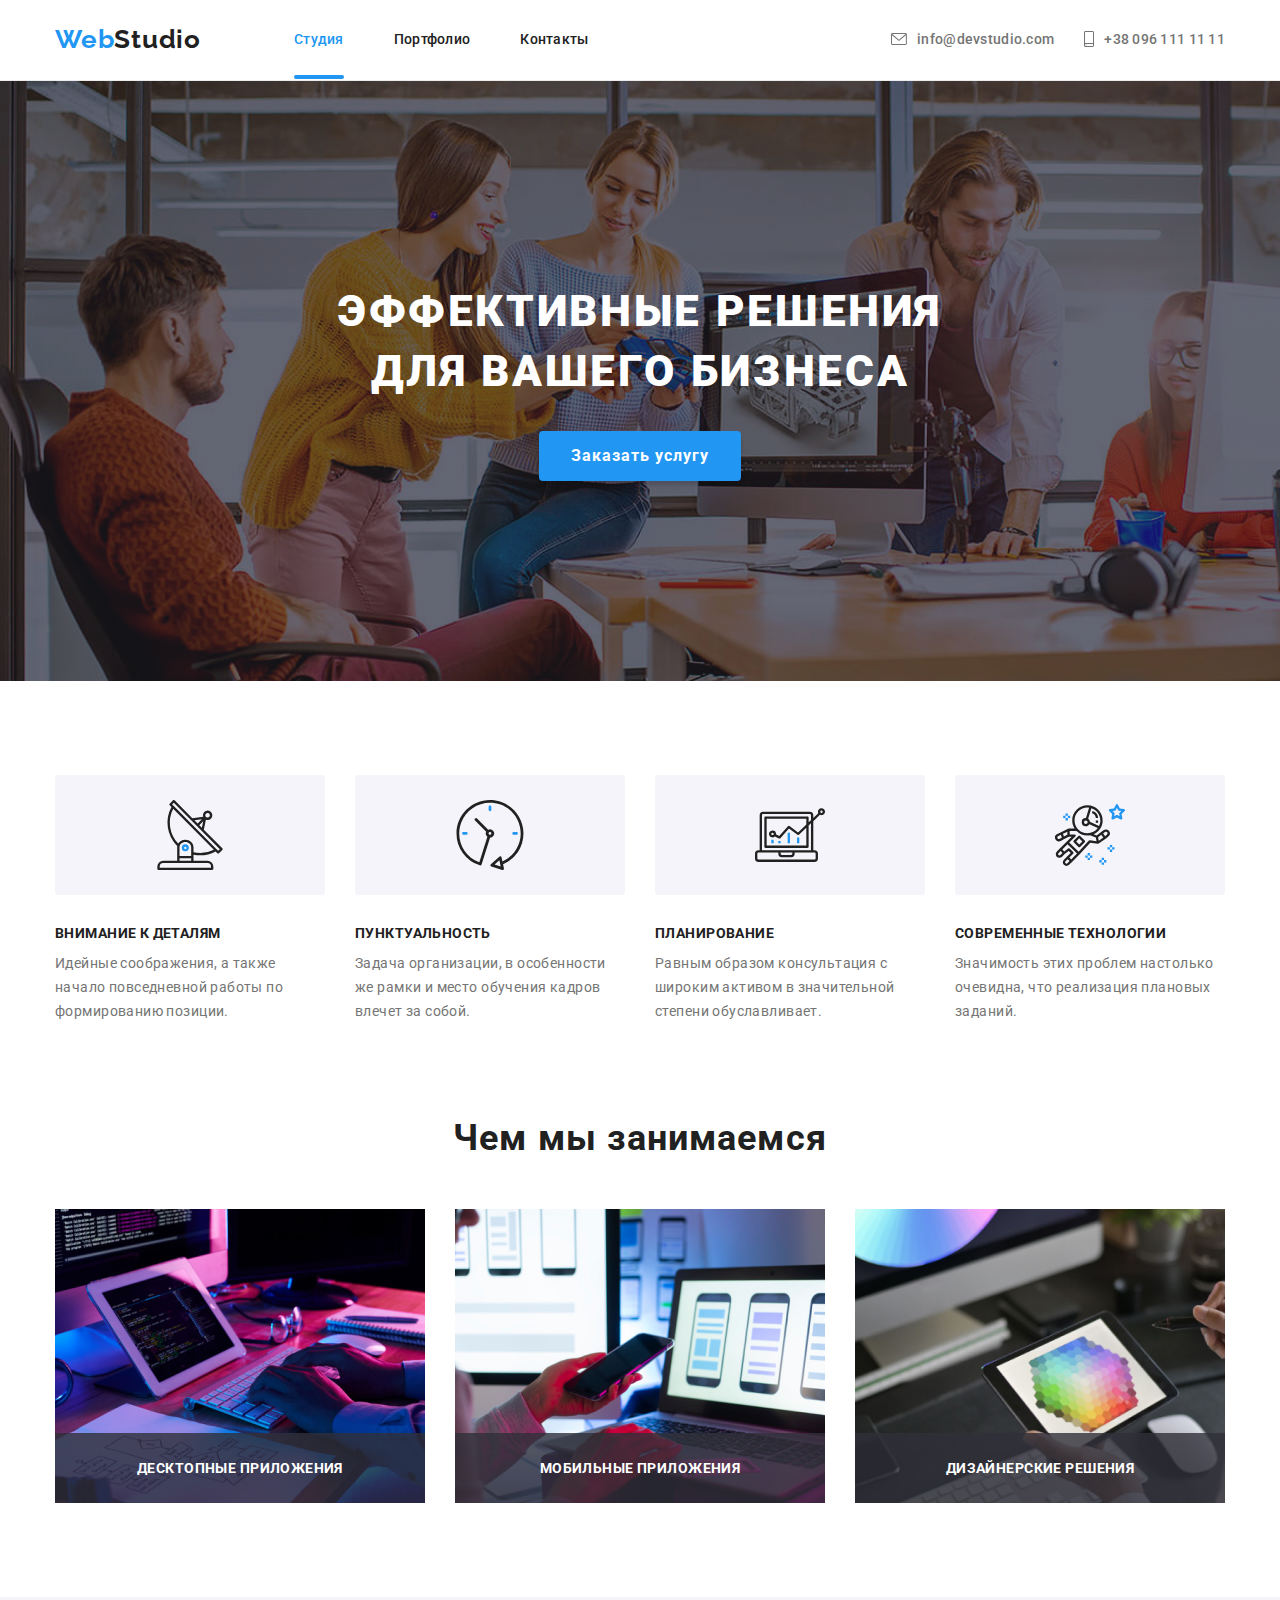
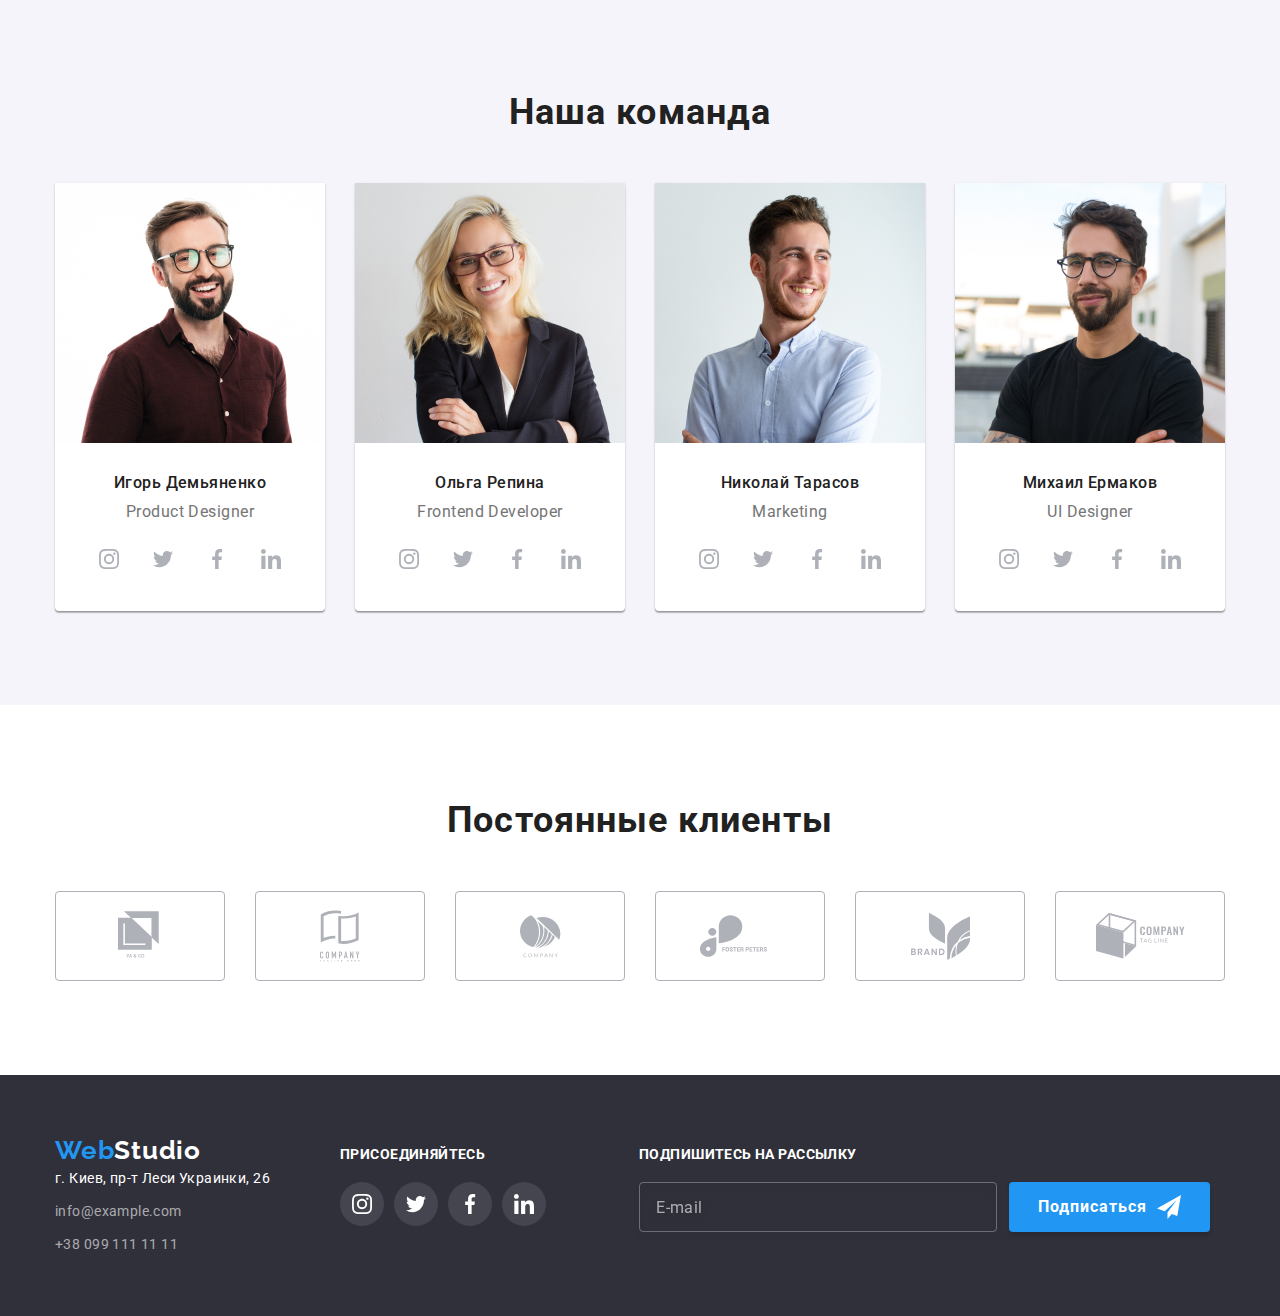
==== commit a4d5924f: "adds hw-08" ====
--- a/index.html
+++ b/index.html
@@ -3,12 +3,15 @@
   <head>
     <meta charset="UTF-8" />
     <meta name="viewport" content="width=device-width, initial-scale=1.0" />
-    <link rel="stylesheet" href="https://cdnjs.cloudflare.com/ajax/libs/modern-normalize/1.0.0/modern-normalize.min.css" />
+    <link
+      href="https://cdnjs.cloudflare.com/ajax/libs/modern-normalize/1.0.0/modern-normalize.min.css"
+      rel="stylesheet"
+    />
     <link
       href="https://fonts.googleapis.com/css2?family=Raleway:wght@700&family=Roboto:wght@400;500;700;900&display=swap"
       rel="stylesheet"
     />
-    <link rel="stylesheet" href="./css/main.min.css" />
+    <link href="./css/main.min.css" rel="stylesheet" />
     <title>WebStudio</title>
   </head>
 
@@ -16,161 +19,238 @@
     <!--header-->
     <header class="header">
       <div class="container">
-        <nav class="navigation">
-          <a class="logo logo-header link" href="./index.html" aria-label="текстовый логотип вебстудии">
-            <span class="logo-part">Web</span>Studio
-          </a>
-          <ul class="navigation-list list">
-            <li class="navigation-list-item">
-              <a class="navigation-list-link link active" href="./index.html">Студия</a>
-            </li>
-            <li class="navigation-list-item">
-              <a class="navigation-list-link link" href="./portfolio.html">Портфолио</a>
-            </li>
-            <li class="navigation-list-item">
-              <a class="navigation-list-link link" href="#">Контакты</a>
-            </li>
-          </ul>
-        </nav>
-        <address class="address">
-          <ul class="header-list list">
-            <li class="header-list-item">
-              <a class="header-list-link link" href="mailto:info@devstudio.com">
-                <svg class="mail">
-                  <use href="./images/svg/sprite.svg#icon-envelope"></use>
-                </svg>
-                info@devstudio.com
-              </a>
-            </li>
-            <li class="header-list-item">
-              <a class="header-list-link link" href="tel:+380961111111">
-                <svg class="tel">
-                  <use href="./images/svg/sprite.svg#icon-smartphone"></use>
-                </svg>
-                +38 096 111 11 11
-              </a>
-            </li>
-          </ul>
-        </address>
+        <a
+          class="logo header__logo link"
+          href="./index.html"
+          aria-label="текстовый логотип вебстудии"
+        >
+          <span class="logo__part">Web</span>Studio
+        </a>
+        <button
+          type="button"
+          class="menu-button"
+          aria-expanded="false"
+          aria-controls="menu-container"
+          data-menu-button
+        >
+          <svg class="menu-icon" aria-label="переключатель мобильного меню">
+            <use
+              class="menu-close"
+              href="./images/svg/sprite.svg#icon-menu-close"
+            ></use>
+            <use
+              class="menu-open"
+              href="./images/svg/sprite.svg#icon-menu-open"
+            ></use>
+          </svg>
+        </button>
+
+        <div class="menu-container" id="menu-container" data-menu>
+          <nav class="navigation">
+            <ul class="navigation__list list">
+              <li class="navigation__item">
+                <a
+                  class="navigation__link navigation__link--active link"
+                  href="./index.html"
+                  >Студия
+                </a>
+              </li>
+              <li class="navigation__item">
+                <a class="navigation__link link" href="./portfolio.html"
+                  >Портфолио</a
+                >
+              </li>
+              <li class="navigation__item">
+                <a class="navigation__link link" href="#">Контакты</a>
+              </li>
+            </ul>
+          </nav>
+          <address class="header__address">
+            <ul class="header__list list">
+              <li class="header__item">
+                <a class="header__link link" href="mailto:info@devstudio.com">
+                  <svg class="header__icon header__icon--envelope">
+                    <use href="./images/svg/sprite.svg#icon-envelope"></use>
+                  </svg>
+                  info@devstudio.com
+                </a>
+              </li>
+              <li class="header__item">
+                <a class="header__link link" href="tel:+380961111111">
+                  <svg class="header__icon header__icon--smartphone">
+                    <use href="./images/svg/sprite.svg#icon-smartphone"></use>
+                  </svg>
+                  +38 096 111 11 11
+                </a>
+              </li>
+            </ul>
+          </address>
+        </div>
       </div>
     </header>
+
     <main>
       <!--hero-->
-      <section class="hero section">
+      <section class="hero">
         <div class="container">
-          <h1 class="hero-title">Эффективные решения для вашего бизнеса</h1>
-          <button class="modal-button" type="button" data-modal-open>Заказать услугу</button>
+          <h1 class="hero__title">Эффективные решения для вашего бизнеса</h1>
+          <button class="button button--modal" data-modal-open type="button">
+            Заказать услугу
+          </button>
         </div>
       </section>
+
       <!--features-->
-      <section class="features section">
+      <section class="features">
         <div class="container">
           <h2 class="title hidden">Особенности</h2>
-          <ul class="features-list list">
-            <li class="features-list-item">
-              <h3 class="features-list-title">Внимание к деталям</h3>
-              <p class="features-list-text">Идейные соображения, а также начало повседневной работы по формированию позиции.</p>
-            </li>
-            <li class="features-list-item">
-              <h3 class="features-list-title">Пунктуальность</h3>
-              <p class="features-list-text">Задача организации, в особенности же рамки и место обучения кадров влечет за собой.</p>
-            </li>
-            <li class="features-list-item">
-              <h3 class="features-list-title">Планирование</h3>
-              <p class="features-list-text">Равным образом консультация с широким активом в значительной степени обуславливает.</p>
-            </li>
-            <li class="features-list-item">
-              <h3 class="features-list-title">Современные технологии</h3>
-              <p class="features-list-text">Значимость этих проблем настолько очевидна, что реализация плановых заданий.</p>
+          <ul class="features__list list">
+            <li class="features__item">
+              <h3 class="features__title">Внимание к деталям</h3>
+              <p class="features__text">
+                Идейные соображения, а также начало повседневной работы по
+                формированию позиции.
+              </p>
+            </li>
+            <li class="features__item">
+              <h3 class="features__title">Пунктуальность</h3>
+              <p class="features__text">
+                Задача организации, в особенности же рамки и место обучения
+                кадров влечет за собой.
+              </p>
+            </li>
+            <li class="features__item">
+              <h3 class="features__title">Планирование</h3>
+              <p class="features__text">
+                Равным образом консультация с широким активом в значительной
+                степени обуславливает.
+              </p>
+            </li>
+            <li class="features__item">
+              <h3 class="features__title">Современные технологии</h3>
+              <p class="features__text">
+                Значимость этих проблем настолько очевидна, что реализация
+                плановых заданий.
+              </p>
             </li>
           </ul>
         </div>
       </section>
+
       <!--doing-->
-      <section class="doing section">
+      <section class="doing">
         <div class="container">
           <h2 class="title">Чем мы занимаемся</h2>
-          <ul class="doing-list list">
-            <li class="doing-list-item">
-              <div class="doing-img-box">
+          <ul class="doing__list list">
+            <li class="doing__item">
+              <picture>
+                <source
+                  media="(min-width: 1200px)"
+                  srcset="
+                    ./images/doing/doing-desktop.jpg    1x,
+                    ./images/doing/doing-desktop@2x.jpg 2x
+                  " />
                 <img
-                  class="doing-list-img"
-                  src="./images/doing/img.jpg"
+                  class="doing__img"
+                  src="./images/doing/doing-desktop.jpg"
                   alt="человек пишет код на клавиатуре, перед экраном планшета"
-                  height="370"
-                  width="294"
-                />
-                <div class="doing-list-overlay">
-                  <p class="doing-overlay-text">Десктопные приложения</p>
-                </div>
-              </div>
-            </li>
-            <li class="doing-list-item">
-              <div class="doing-img-box">
+              /></picture>
+              <p class="doing__text">Десктопные приложения</p>
+            </li>
+            <li class="doing__item">
+              <picture>
+                <source
+                  media="(min-width: 1200px)"
+                  srcset="
+                    ./images/doing/doing-desktop-2.jpg    1x,
+                    ./images/doing/doing-desktop-2@2x.jpg 2x
+                  " />
                 <img
-                  class="doing-list-img"
-                  src="./images/doing/img-1.jpg"
+                  class="doing__img"
+                  src="./images/doing/doing-desktop-2.jpg"
                   alt="человек смотрит в экран смартфона, сидя перед макбуком"
-                  height="370"
-                  width="294"
-                />
-                <div class="doing-list-overlay">
-                  <p class="doing-overlay-text">Мобильные приложения</p>
-                </div>
-              </div>
-            </li>
-            <li class="doing-list-item">
-              <div class="doing-img-box">
+              /></picture>
+              <p class="doing__text">Мобильные приложения</p>
+            </li>
+            <li class="doing__item">
+              <picture>
+                <source
+                  media="(min-width: 1200px)"
+                  srcset="
+                    ./images/doing/doing-desktop-3.jpg    1x,
+                    ./images/doing/doing-desktop-3@2x.jpg 2x
+                  " />
                 <img
-                  class="doing-list-img"
-                  src="./images/doing/img-2.jpg"
+                  class="doing__img"
+                  src="./images/doing/doing-desktop-3.jpg"
                   alt="человек смотрит на экране планшета таблицу цветов hex"
-                  height="370"
-                  width="294"
-                />
-                <div class="doing-list-overlay">
-                  <p class="doing-overlay-text">Дизайнерские решения</p>
-                </div>
-              </div>
+              /></picture>
+              <p class="doing__text">Дизайнерские решения</p>
             </li>
           </ul>
         </div>
       </section>
+
       <!--team-->
-      <section class="team section">
+      <section class="team">
         <div class="container">
           <h2 class="title">Наша команда</h2>
-          <ul class="team-list list">
-            <li class="team-list-item">
-              <img class="team-list-img" src="./images/team/img.jpg" alt="фотография члена команды" height="270" width="260" />
-              <div class="team-list-content">
-                <h3 class="team-list-title">Игорь Демьяненко</h3>
-                <p class="team-list-text" lang="en">Product Designer</p>
-                <ul class="social-list list">
-                  <li class="social-list-item">
-                    <a href="" class="social-list-link">
-                      <svg class="social-list-svg">
-                        <use href="./images/svg/sprite.svg#icon-instagram"></use>
-                      </svg>
-                    </a>
-                  </li>
-                  <li class="social-list-item">
-                    <a href="" class="social-list-link">
-                      <svg class="social-list-svg">
+          <ul class="team__list list">
+            <li class="team__item">
+              <picture>
+                <source
+                  media="(max-width: 767px)"
+                  srcset="
+                    ./images/team/team-mobile-1.jpg    1x,
+                    ./images/team/team-mobile-1@2x.jpg 2x
+                  " />
+                <source
+                  media="(max-width: 1199px)"
+                  srcset="
+                    ./images/team/team-tablet-1.jpg    1x,
+                    ./images/team/team-tablet-1@2x.jpg 2x
+                  " />
+                <source
+                  media="(min-width: 1200px)"
+                  srcset="
+                    ./images/team/team-desktop-1.jpg    1x,
+                    ./images/team/team-desktop-1@2x.jpg 2x
+                  " />
+                <img
+                  class="team__img"
+                  src="./images/team/team-mobile-1.jpg"
+                  alt="фотография члена команды"
+              /></picture>
+              <div class="team__content">
+                <h3 class="team__title">Игорь Демьяненко</h3>
+                <p class="team__text" lang="en">Product Designer</p>
+                <ul class="social list">
+                  <li class="social__item">
+                    <a class="social__link team__social" href>
+                      <svg class="social__icon">
+                        <use
+                          href="./images/svg/sprite.svg#icon-instagram"
+                        ></use>
+                      </svg>
+                    </a>
+                  </li>
+                  <li class="social__item">
+                    <a class="social__link team__social" href>
+                      <svg class="social__icon">
                         <use href="./images/svg/sprite.svg#icon-twitter"></use>
                       </svg>
                     </a>
                   </li>
-                  <li class="social-list-item">
-                    <a href="" class="social-list-link">
-                      <svg class="social-list-svg">
+                  <li class="social__item">
+                    <a class="social__link team__social" href>
+                      <svg class="social__icon">
                         <use href="./images/svg/sprite.svg#icon-facebook"></use>
                       </svg>
                     </a>
                   </li>
-                  <li class="social-list-item">
-                    <a href="" class="social-list-link">
-                      <svg class="social-list-svg">
+                  <li class="social__item">
+                    <a class="social__link team__social" href>
+                      <svg class="social__icon">
                         <use href="./images/svg/sprite.svg#icon-linkedin"></use>
                       </svg>
                     </a>
@@ -178,36 +258,61 @@
                 </ul>
               </div>
             </li>
-            <li class="team-list-item">
-              <img class="team-list-img" src="./images/team/img-1.jpg" alt="фотография члена команды" height="270" width="260" />
-              <div class="team-list-content">
-                <h3 class="team-list-title">Ольга Репина</h3>
-                <p class="team-list-text" lang="en">Frontend Developer</p>
-                <ul class="social-list list">
-                  <li class="social-list-item">
-                    <a href="" class="social-list-link">
-                      <svg class="social-list-svg">
-                        <use href="./images/svg/sprite.svg#icon-instagram"></use>
-                      </svg>
-                    </a>
-                  </li>
-                  <li class="social-list-item">
-                    <a href="" class="social-list-link">
-                      <svg class="social-list-svg">
+            <li class="team__item">
+              <picture>
+                <source
+                  media="(max-width: 767px)"
+                  srcset="
+                    ./images/team/team-mobile-2.jpg    1x,
+                    ./images/team/team-mobile-2@2x.jpg 2x
+                  " />
+                <source
+                  media="(max-width: 1199px)"
+                  srcset="
+                    ./images/team/team-tablet-2.jpg    1x,
+                    ./images/team/team-tablet-2@2x.jpg 2x
+                  " />
+                <source
+                  media="(min-width: 1200px)"
+                  srcset="
+                    ./images/team/team-desktop-2.jpg    1x,
+                    ./images/team/team-desktop-2@2x.jpg 2x
+                  " />
+                <img
+                  class="team__img"
+                  src="./images/team/team-mobile-2.jpg"
+                  alt="фотография члена команды"
+              /></picture>
+              <div class="team__content">
+                <h3 class="team__title">Ольга Репина</h3>
+                <p class="team__text" lang="en">Frontend Developer</p>
+                <ul class="social list">
+                  <li class="social__item">
+                    <a class="social__link team__social" href>
+                      <svg class="social__icon">
+                        <use
+                          href="./images/svg/sprite.svg#icon-instagram"
+                        ></use>
+                      </svg>
+                    </a>
+                  </li>
+                  <li class="social__item">
+                    <a class="social__link team__social" href>
+                      <svg class="social__icon">
                         <use href="./images/svg/sprite.svg#icon-twitter"></use>
                       </svg>
                     </a>
                   </li>
-                  <li class="social-list-item">
-                    <a href="" class="social-list-link">
-                      <svg class="social-list-svg">
+                  <li class="social__item">
+                    <a class="social__link team__social" href>
+                      <svg class="social__icon">
                         <use href="./images/svg/sprite.svg#icon-facebook"></use>
                       </svg>
                     </a>
                   </li>
-                  <li class="social-list-item">
-                    <a href="" class="social-list-link">
-                      <svg class="social-list-svg">
+                  <li class="social__item">
+                    <a class="social__link team__social" href>
+                      <svg class="social__icon">
                         <use href="./images/svg/sprite.svg#icon-linkedin"></use>
                       </svg>
                     </a>
@@ -215,36 +320,61 @@
                 </ul>
               </div>
             </li>
-            <li class="team-list-item">
-              <img class="team-list-img" src="./images/team/img-2.jpg" alt="фотография члена команды" height="270" width="260" />
-              <div class="team-list-content">
-                <h3 class="team-list-title">Николай Тарасов</h3>
-                <p class="team-list-text" lang="en">Marketing</p>
-                <ul class="social-list list">
-                  <li class="social-list-item">
-                    <a href="" class="social-list-link">
-                      <svg class="social-list-svg">
-                        <use href="./images/svg/sprite.svg#icon-instagram"></use>
-                      </svg>
-                    </a>
-                  </li>
-                  <li class="social-list-item">
-                    <a href="" class="social-list-link">
-                      <svg class="social-list-svg">
+            <li class="team__item">
+              <picture>
+                <source
+                  media="(max-width: 767px)"
+                  srcset="
+                    ./images/team/team-mobile-3.jpg    1x,
+                    ./images/team/team-mobile-3@2x.jpg 2x
+                  " />
+                <source
+                  media="(max-width: 1199px)"
+                  srcset="
+                    ./images/team/team-tablet-3.jpg    1x,
+                    ./images/team/team-tablet-3@2x.jpg 2x
+                  " />
+                <source
+                  media="(min-width: 1200px)"
+                  srcset="
+                    ./images/team/team-desktop-3.jpg    1x,
+                    ./images/team/team-desktop-3@2x.jpg 2x
+                  " />
+                <img
+                  class="team__img"
+                  src="./images/team/team-mobile-3.jpg"
+                  alt="фотография члена команды"
+              /></picture>
+              <div class="team__content">
+                <h3 class="team__title">Николай Тарасов</h3>
+                <p class="team__text" lang="en">Marketing</p>
+                <ul class="social list">
+                  <li class="social__item">
+                    <a class="social__link team__social" href>
+                      <svg class="social__icon">
+                        <use
+                          href="./images/svg/sprite.svg#icon-instagram"
+                        ></use>
+                      </svg>
+                    </a>
+                  </li>
+                  <li class="social__item">
+                    <a class="social__link team__social" href>
+                      <svg class="social__icon">
                         <use href="./images/svg/sprite.svg#icon-twitter"></use>
                       </svg>
                     </a>
                   </li>
-                  <li class="social-list-item">
-                    <a href="" class="social-list-link">
-                      <svg class="social-list-svg">
+                  <li class="social__item">
+                    <a class="social__link team__social" href>
+                      <svg class="social__icon">
                         <use href="./images/svg/sprite.svg#icon-facebook"></use>
                       </svg>
                     </a>
                   </li>
-                  <li class="social-list-item">
-                    <a href="" class="social-list-link">
-                      <svg class="social-list-svg">
+                  <li class="social__item">
+                    <a class="social__link team__social" href>
+                      <svg class="social__icon">
                         <use href="./images/svg/sprite.svg#icon-linkedin"></use>
                       </svg>
                     </a>
@@ -252,36 +382,62 @@
                 </ul>
               </div>
             </li>
-            <li class="team-list-item">
-              <img class="team-list-img" src="./images/team/img-3.jpg" alt="фотография члена команды" height="270" width="260" />
-              <div class="team-list-content">
-                <h3 class="team-list-title">Михаил Ермаков</h3>
-                <p class="team-list-text" lang="en">UI Designer</p>
-                <ul class="social-list list">
-                  <li class="social-list-item">
-                    <a href="" class="social-list-link">
-                      <svg class="social-list-svg">
-                        <use href="./images/svg/sprite.svg#icon-instagram"></use>
-                      </svg>
-                    </a>
-                  </li>
-                  <li class="social-list-item">
-                    <a href="" class="social-list-link">
-                      <svg class="social-list-svg">
+            <li class="team__item">
+              <picture>
+                <source
+                  media="(max-width: 767px)"
+                  srcset="
+                    ./images/team/team-mobile-4.jpg    1x,
+                    ./images/team/team-mobile-4@2x.jpg 2x
+                  " />
+                <source
+                  media="(max-width: 1199px)"
+                  srcset="
+                    ./images/team/team-tablet-4.jpg    1x,
+                    ./images/team/team-tablet-4@2x.jpg 2x
+                  " />
+                <source
+                  media="(min-width: 1200px)"
+                  srcset="
+                    ./images/team/team-desktop-4.jpg    1x,
+                    ./images/team/team-desktop-4@2x.jpg 2x
+                  " />
+                <img
+                  class="team__img"
+                  src="./images/team/team-mobile-4.jpg"
+                  alt="фотография члена команды"
+              /></picture>
+
+              <div class="team__content">
+                <h3 class="team__title">Михаил Ермаков</h3>
+                <p class="team__text" lang="en">UI Designer</p>
+                <ul class="social list">
+                  <li class="social__item">
+                    <a class="social__link team__social" href>
+                      <svg class="social__icon">
+                        <use
+                          href="./images/svg/sprite.svg#icon-instagram"
+                        ></use>
+                      </svg>
+                    </a>
+                  </li>
+                  <li class="social__item">
+                    <a class="social__link team__social" href>
+                      <svg class="social__icon">
                         <use href="./images/svg/sprite.svg#icon-twitter"></use>
                       </svg>
                     </a>
                   </li>
-                  <li class="social-list-item">
-                    <a href="" class="social-list-link">
-                      <svg class="social-list-svg">
+                  <li class="social__item">
+                    <a class="social__link team__social" href>
+                      <svg class="social__icon">
                         <use href="./images/svg/sprite.svg#icon-facebook"></use>
                       </svg>
                     </a>
                   </li>
-                  <li class="social-list-item">
-                    <a href="" class="social-list-link">
-                      <svg class="social-list-svg">
+                  <li class="social__item">
+                    <a class="social__link team__social" href>
+                      <svg class="social__icon">
                         <use href="./images/svg/sprite.svg#icon-linkedin"></use>
                       </svg>
                     </a>
@@ -292,49 +448,50 @@
           </ul>
         </div>
       </section>
+
       <!-- regular customer (regcus) -->
-      <section class="regcus section">
+      <section class="regcus">
         <div class="container">
           <h2 class="title">Постоянные клиенты</h2>
-          <ul class="regcus-list list">
-            <li class="regcus-list-item">
-              <a href="" class="regcus-list-link">
-                <svg class="regcus-list-svg">
+          <ul class="regcus__list list">
+            <li class="regcus__item">
+              <a class="regcus__link" href>
+                <svg class="regcus__icon">
                   <use href="./images/svg/sprite.svg#icon-logo-1"></use>
                 </svg>
               </a>
             </li>
-            <li class="regcus-list-item">
-              <a href="" class="regcus-list-link">
-                <svg class="regcus-list-svg">
+            <li class="regcus__item">
+              <a class="regcus__link" href>
+                <svg class="regcus__icon">
                   <use href="./images/svg/sprite.svg#icon-logo-2"></use>
                 </svg>
               </a>
             </li>
-            <li class="regcus-list-item">
-              <a href="" class="regcus-list-link">
-                <svg class="regcus-list-svg">
+            <li class="regcus__item">
+              <a class="regcus__link" href>
+                <svg class="regcus__icon">
                   <use href="./images/svg/sprite.svg#icon-logo-3"></use>
                 </svg>
               </a>
             </li>
-            <li class="regcus-list-item">
-              <a href="" class="regcus-list-link">
-                <svg class="regcus-list-svg">
+            <li class="regcus__item">
+              <a class="regcus__link" href>
+                <svg class="regcus__icon">
                   <use href="./images/svg/sprite.svg#icon-logo-4"></use>
                 </svg>
               </a>
             </li>
-            <li class="regcus-list-item">
-              <a href="" class="regcus-list-link">
-                <svg class="regcus-list-svg">
+            <li class="regcus__item">
+              <a class="regcus__link" href>
+                <svg class="regcus__icon">
                   <use href="./images/svg/sprite.svg#icon-logo-5"></use>
                 </svg>
               </a>
             </li>
-            <li class="regcus-list-item">
-              <a href="" class="regcus-list-link">
-                <svg class="regcus-list-svg">
+            <li class="regcus__item">
+              <a class="regcus__link" href>
+                <svg class="regcus__icon">
                   <use href="./images/svg/sprite.svg#icon-logo-6"></use>
                 </svg>
               </a>
@@ -343,68 +500,89 @@
         </div>
       </section>
     </main>
+
     <!--footer-->
     <footer class="footer section">
       <div class="container">
-        <h2 class="title hidden">Подвал</h2>
-        <div class="footer-contact">
-          <a class="logo logo-footer link" href="./index.html" aria-label="текстовый логотип вебстудии">
-            <span class="logo-part">Web</span>Studio
-          </a>
-          <address class="address">
-            <ul class="footer-list list">
-              <li class="footer-list-item">
-                <a class="footer-list-map link" href="https://goo.gl/maps/6B7yDmjmFDrhYiot9">г. Киев, пр-т Леси Украинки, 26</a>
-              </li>
-              <li class="footer-list-item">
-                <a class="footer-list-link link" href="mailto:info@example.com">info@example.com</a>
-              </li>
-              <li class="footer-list-item">
-                <a class="footer-list-link link" href="tel:+380991111111">+38 099 111 11 11</a>
+        <div class="footer__wrapper">
+          <div class="footer__contact-wrapper">
+            <a
+              class="logo footer__logo link"
+              href="./index.html"
+              aria-label="текстовый логотип вебстудии"
+            >
+              <span class="logo__part">Web</span>Studio
+            </a>
+            <address class="footer__address">
+              <ul class="footer__list list">
+                <li class="footer__item">
+                  <a
+                    class="footer__map link"
+                    href="https://goo.gl/maps/6B7yDmjmFDrhYiot9"
+                    >г. Киев, пр-т Леси Украинки, 26</a
+                  >
+                </li>
+                <li class="footer__item">
+                  <a class="footer__link link" href="mailto:info@example.com"
+                    >info@example.com</a
+                  >
+                </li>
+                <li class="footer__item">
+                  <a class="footer__link link" href="tel:+380991111111"
+                    >+38 099 111 11 11</a
+                  >
+                </li>
+              </ul>
+            </address>
+          </div>
+          <div class="footer__social-wrapper">
+            <p class="footer__title">присоединяйтесь</p>
+            <ul class="social list">
+              <li class="social__item">
+                <a class="social__link footer__social" href>
+                  <svg class="social__icon">
+                    <use href="./images/svg/sprite.svg#icon-instagram"></use>
+                  </svg>
+                </a>
+              </li>
+              <li class="social__item">
+                <a class="social__link footer__social" href>
+                  <svg class="social__icon">
+                    <use href="./images/svg/sprite.svg#icon-twitter"></use>
+                  </svg>
+                </a>
+              </li>
+              <li class="social__item">
+                <a class="social__link footer__social" href>
+                  <svg class="social__icon">
+                    <use href="./images/svg/sprite.svg#icon-facebook"></use>
+                  </svg>
+                </a>
+              </li>
+              <li class="social__item">
+                <a class="social__link footer__social" href>
+                  <svg class="social__icon">
+                    <use href="./images/svg/sprite.svg#icon-linkedin"></use>
+                  </svg>
+                </a>
               </li>
             </ul>
-          </address>
-        </div>
-        <div class="footer-social">
-          <p class="footer-social-text">присоединяйтесь</p>
-          <ul class="footer-social-list list">
-            <li class="footer-social-item">
-              <a href="" class="footer-social-link">
-                <svg class="footer-social-svg">
-                  <use href="./images/svg/sprite.svg#icon-instagram"></use>
-                </svg>
-              </a>
-            </li>
-            <li class="footer-social-item">
-              <a href="" class="footer-social-link">
-                <svg class="footer-social-svg">
-                  <use href="./images/svg/sprite.svg#icon-twitter"></use>
-                </svg>
-              </a>
-            </li>
-            <li class="footer-social-item">
-              <a href="" class="footer-social-link">
-                <svg class="footer-social-svg">
-                  <use href="./images/svg/sprite.svg#icon-facebook"></use>
-                </svg>
-              </a>
-            </li>
-            <li class="footer-social-item">
-              <a href="" class="footer-social-link">
-                <svg class="footer-social-svg">
-                  <use href="./images/svg/sprite.svg#icon-linkedin"></use>
-                </svg>
-              </a>
-            </li>
-          </ul>
-        </div>
-        <div class="footer-form">
-          <p class="footer-form-text">Подпишитесь на рассылку</p>
-          <form action="#" class="footer-form-mail">
-            <input type="email" name="footer-mail" class="footer-form-input" placeholder="E-mail" required />
-            <button type="submit" class="footer-form-button">
+          </div>
+        </div>
+
+        <div class="footer__form-wrapper">
+          <p class="footer__title">подпишитесь на рассылку</p>
+          <form class="footer__form" action="#">
+            <input
+              class="footer__input"
+              name="footer-mail"
+              type="email"
+              placeholder="E-mail"
+              required
+            />
+            <button class="button button--footer-form" type="submit">
               Подписаться
-              <svg class="footer-form-svg">
+              <svg class="button__icon">
                 <use href="./images/svg/sprite.svg#icon-footer-form-send"></use>
               </svg>
             </button>
@@ -412,58 +590,93 @@
         </div>
       </div>
     </footer>
+
     <!-- modal -->
     <div class="modal-backdrop is-hidden" data-modal>
-      <div class="modal">
-        <button class="close-button" type="button" data-modal-close>
-          <svg class="close">
-            <use href="./images/svg/sprite.svg#icon-close"></use>
-          </svg>
-        </button>
-        <h2 class="modal-form-title">Оставьте свои данные, мы вам перезвоним</h2>
-        <!-- form -->
-        <form action="#" class="modal-form">
-          <label class="modal-form-label">
-            Имя
-            <span class="modal-form-input-wrapper">
-              <input type="text" name="user-name" class="modal-form-input" required />
-              <svg class="form-svg">
-                <use href="./images/svg/sprite.svg#icon-form-person"></use>
-              </svg>
-            </span>
-          </label>
-          <label class="modal-form-label">
-            Телефон
-            <span class="modal-form-input-wrapper">
-              <input type="tel" name="user-phone" class="modal-form-input" required />
-              <svg class="form-svg">
-                <use href="./images/svg/sprite.svg#icon-form-phone"></use>
-              </svg>
-            </span>
-          </label>
-          <label class="modal-form-label">
-            Почта
-            <span class="modal-form-input-wrapper">
-              <input type="email" name="user-mail" class="modal-form-input" required />
-              <svg class="form-svg">
-                <use href="./images/svg/sprite.svg#icon-form-mail"></use>
-              </svg>
-            </span>
-          </label>
-          <label class="modal-form-comment">
-            Комментарий
-            <textarea name="user-comment" class="modal-form-textarea" placeholder="Введите текст"></textarea>
-          </label>
-          <input type="checkbox" name="user-policy" value="accept-policy" id="check-policy" class="modal-form-checkbox hidden" />
-          <label for="check-policy" class="modal-form-checkbox-label">
-            Соглашаюсь с рассылкой и принимаю&nbsp;
-            <a href="#" class="modal-form-checkbox-link">Условия договора</a>
-          </label>
-          <button type="submit" class="modal-form-button">Отправить</button>
-        </form>
+      <div class="modal__wrapper">
+        <div class="modal">
+          <button class="close-button" data-modal-close type="button">
+            <svg class="close">
+              <use href="./images/svg/sprite.svg#icon-close"></use>
+            </svg>
+          </button>
+          <h2 class="modal-form-title">
+            Оставьте свои данные, мы вам перезвоним
+          </h2>
+
+          <!-- form -->
+          <form class="modal-form" action="#">
+            <label class="modal-form-label">
+              Имя
+              <span class="modal-form-input-wrapper">
+                <input
+                  class="modal-form-input"
+                  name="user-name"
+                  type="text"
+                  required
+                />
+                <svg class="form-svg">
+                  <use href="./images/svg/sprite.svg#icon-form-person"></use>
+                </svg>
+              </span>
+            </label>
+            <label class="modal-form-label">
+              Телефон
+              <span class="modal-form-input-wrapper">
+                <input
+                  class="modal-form-input"
+                  name="user-phone"
+                  type="tel"
+                  required
+                />
+                <svg class="form-svg">
+                  <use href="./images/svg/sprite.svg#icon-form-phone"></use>
+                </svg>
+              </span>
+            </label>
+            <label class="modal-form-label">
+              Почта
+              <span class="modal-form-input-wrapper">
+                <input
+                  class="modal-form-input"
+                  name="user-mail"
+                  type="email"
+                  required
+                />
+                <svg class="form-svg">
+                  <use href="./images/svg/sprite.svg#icon-form-mail"></use>
+                </svg>
+              </span>
+            </label>
+            <label class="modal-form-comment">
+              Комментарий
+              <textarea
+                class="modal-form-textarea"
+                name="user-comment"
+                placeholder="Введите текст"
+              ></textarea>
+            </label>
+            <input
+              class="modal-form-checkbox hidden"
+              id="check-policy"
+              name="user-policy"
+              type="checkbox"
+              value="accept-policy"
+            />
+            <label class="modal-form-checkbox-label" for="check-policy"
+              >Соглашаюсь с рассылкой и принимаю
+              <a class="modal-form-checkbox-link" href="#">Условия договора</a>
+            </label>
+            <button class="button button--modal-form" type="submit">
+              Отправить
+            </button>
+          </form>
+        </div>
       </div>
     </div>
+
     <!-- script -->
+    <script src="./js/menu.js"></script>
     <script src="./js/modal.js"></script>
   </body>
 </html>
--- a/css/main.min.css
+++ b/css/main.min.css
@@ -1,2 +1,2 @@
-.hidden{position:absolute !important;clip:rect(1px 1px 1px 1px);clip:rect(1px, 1px, 1px, 1px);padding:0 !important;border:0 !important;height:1px !important;width:1px !important;overflow:hidden}*,*::before,*::after{margin:0;padding:0}body{font-family:"Roboto",sans-serif;font-style:normal}img{display:block}.list{list-style:none}.link{text-decoration:none}.address{font-style:normal}.container{width:1200px;padding:0 15px;margin:0 auto}.logo{font-family:"Raleway",sans-serif;font-style:normal;font-weight:700;font-size:26px;line-height:1.192;letter-spacing:0.03em}.logo-header{color:#212121;margin-right:93px}.logo-footer{display:flex;color:#ffffff;margin-bottom:20px}.logo-part{color:#2196f3}.title{font-weight:700;font-size:36px;line-height:1.167;text-align:center;letter-spacing:0.03em;color:#212121}.header{border:1px solid #ececec;padding:25px 0}.header .container{display:flex;align-items:center;justify-content:space-between}.header-list{display:flex;align-items:center}.header-list-item:not(:last-child){margin-right:50px}.header-list-link{display:flex;align-items:center;font-weight:500;font-size:14px;line-height:1.143;letter-spacing:0.02em;color:#757575;fill:#757575;transition:color 250ms cubic-bezier(0.4, 0, 0.2, 1),fill 250ms cubic-bezier(0.4, 0, 0.2, 1)}.header-list-link:hover,.header-list-link:focus{color:#2196f3;fill:#2196f3}.navigation,.navigation-list{display:flex;align-items:center}.navigation-list-item:not(:last-child){margin-right:50px}.navigation-list-link{position:relative;display:flex;align-items:center;font-weight:500;font-size:14px;line-height:1.143;letter-spacing:0.02em;color:#212121;transition:color 250ms cubic-bezier(0.4, 0, 0.2, 1)}.navigation-list-link:hover,.navigation-list-link:focus{color:#2196f3;fill:#2196f3}.active{color:#2196f3}.active::after{position:absolute;content:'';width:100%;height:4px;background:#2196f3;border-radius:2px;top:calc(100% + 28px + 1px)}.mail{display:flex;align-items:center;height:12px;width:16px;margin-right:10px}.tel{display:flex;align-items:center;height:16px;width:10px;margin-right:10px}.hero{background-color:#c4c4c4;background-image:linear-gradient(rgba(47,48,58,0.4), rgba(47,48,58,0.4)),url("../images/hero/herobg.jpg");background-repeat:no-repeat;background-size:cover}.hero-title{display:flex;font-weight:900;font-size:44px;line-height:1.364;text-align:center;letter-spacing:0.06em;text-transform:uppercase;color:#ffffff;width:696px;margin-bottom:30px}.hero .container{display:flex;flex-direction:column;align-items:center}.hero.section{padding-top:200px;padding-bottom:200px}.features.section{padding-top:94px;padding-bottom:94px}.features-list{display:flex}.features-list-title{font-weight:700;font-size:14px;line-height:1.143;letter-spacing:0.03em;text-transform:uppercase;color:#212121;margin-bottom:10px}.features-list-text{font-weight:400;font-size:14px;line-height:1.714;letter-spacing:0.03em;color:#757575;width:270px}.features-list-item::before{display:flex;content:'';width:270px;height:120px;background:#f5f4fa;background-repeat:no-repeat;background-position:center;background-size:70px 70px;border-radius:4px;margin-bottom:30px}.features-list-item:nth-child(1)::before{background-image:url(../images/features/antenna.svg)}.features-list-item:nth-child(2)::before{background-image:url(../images/features/clock.svg)}.features-list-item:nth-child(3)::before{background-image:url(../images/features/diagram.svg)}.features-list-item:nth-child(4)::before{background-image:url(../images/features/astronaut.svg)}.features-list-item:not(:last-child){margin-right:30px}.doing.section{padding-bottom:94px}.doing .title{margin-bottom:50px}.doing-list{display:flex;justify-content:center}.doing-list-item:not(:last-child){margin-right:30px}.doing-list-img{width:370px;height:294px}.doing-list-overlay{position:absolute;bottom:0;left:0;width:370px;height:70px;background:rgba(47,48,58,0.8);padding:27px 0}.doing-img-box{position:relative;width:auto}.doing-overlay-text{font-weight:700;font-size:14px;line-height:1.143;text-align:center;letter-spacing:0.03em;text-transform:uppercase;color:#ffffff}.team.section{padding-top:94px;padding-bottom:94px;background:#f5f4fa}.team .title{margin-bottom:50px}.team-list{display:flex}.team-list-content{padding-top:30px;padding-bottom:30px}.team-list-title{font-weight:500;font-size:16px;line-height:1.187;text-align:center;letter-spacing:0.03em;color:#212121;margin-bottom:10px}.team-list-text{font-weight:400;font-size:16px;line-height:1.187;text-align:center;letter-spacing:0.03em;color:#757575;margin-bottom:16px}.team-list-item{background:#ffffff;box-shadow:0px 1px 3px rgba(0,0,0,0.12),0px 1px 1px rgba(0,0,0,0.14),0px 2px 1px rgba(0,0,0,0.2);border-radius:0px 0px 4px 4px}.team-list-item:not(:last-child){margin-right:30px}.social-list{display:flex;justify-content:center;align-items:center}.social-list-item:not(:last-child){margin-right:10px}.social-list-svg{height:20px;width:20px}.social-list-link{display:flex;align-items:center;justify-content:center;height:44px;width:44px;border-radius:50%;fill:#afb1b8;transition:background 250ms cubic-bezier(0.4, 0, 0.2, 1),fill 250ms cubic-bezier(0.4, 0, 0.2, 1)}.social-list-link:hover,.social-list-link:focus{background:#2196f3;fill:#fff}.regcus.section{padding-top:94px;padding-bottom:94px}.regcus .title{margin-bottom:50px}.regcus-list{display:flex}.regcus-list-item:not(:last-child){margin-right:30px}.regcus-list-item:nth-child(1) svg{width:45px;height:50px}.regcus-list-item:nth-child(2) svg{width:40px;height:52px}.regcus-list-item:nth-child(3) svg{width:41px;height:43px}.regcus-list-item:nth-child(4) svg{width:80px;height:43px}.regcus-list-item:nth-child(5) svg{width:59px;height:47px}.regcus-list-item:nth-child(6) svg{width:89px;height:46px}.regcus-list-link{display:flex;align-items:center;justify-content:center;width:170px;height:90px;border:1px solid #afb1b8;border-radius:4px;fill:#afb1b8;transition:border-color 250ms cubic-bezier(0.4, 0, 0.2, 1),fill 250ms cubic-bezier(0.4, 0, 0.2, 1)}.regcus-list-link:hover,.regcus-list-link:focus{border-color:#2196f3;fill:#2196f3}.footer .container{display:flex}.footer.section{padding-top:60px;padding-bottom:60px;background:#2f303a}.footer-social-text,.footer-form-text{font-weight:700;font-size:14px;line-height:1.143;letter-spacing:0.03em;text-transform:uppercase;color:#ffffff;margin:12px 0 20px}.footer-social-list,.footer-form-mail{display:flex;justify-content:center;align-items:center}.footer-list-map{font-weight:400;font-size:14px;line-height:1.714;letter-spacing:0.03em;color:#ffffff}.footer-list-link{font-weight:400;font-size:14px;line-height:1.714;letter-spacing:0.03em;color:rgba(255,255,255,0.6)}.footer-list-item:not(:last-child){margin-bottom:9px}.footer-social{margin-left:70px}.footer-social-link{display:flex;align-items:center;justify-content:center;height:44px;width:44px;border-radius:50%;fill:#fff;background:rgba(255,255,255,0.1);transition:background 250ms cubic-bezier(0.4, 0, 0.2, 1),fill 250ms cubic-bezier(0.4, 0, 0.2, 1)}.footer-social-link:hover,.footer-social-link:focus{background:#2196f3;fill:#fff}.footer-social-item:not(:last-child){margin-right:10px}.footer-social-svg{height:20px;width:20px}.footer-form{margin-left:93px}.footer-form-input{width:358px;height:50px;border:1px solid rgba(255,255,255,0.3);filter:drop-shadow(0px 4px 4px rgba(0,0,0,0.15));border-radius:4px;background-color:transparent;padding-left:16px;margin-right:12px;color:#ffffff}.footer-form-input::placeholder{font-weight:400;font-size:16px;line-height:1.25;letter-spacing:0.03em;color:rgba(255,255,255,0.6)}.footer-form-button{display:flex;align-items:center;font-family:"Roboto",sans-serif;font-style:normal;font-weight:700;font-size:16px;line-height:1.875;letter-spacing:0.06em;color:#ffffff;background:#2196f3;min-width:200px;height:50px;border-radius:4px;border:none;box-shadow:0px 4px 4px rgba(0,0,0,0.15);padding:10px 32px;cursor:pointer;transition:background 250ms cubic-bezier(0.4, 0, 0.2, 1)}.footer-form-button:hover,.footer-form-button:focus{background:#188ce8}.footer-form-svg{width:24px;height:24px;fill:#fff;margin-left:10px}.modal-button,.modal-form-button{font-family:"Roboto",sans-serif;font-style:normal;font-weight:700;font-size:16px;line-height:1.875;letter-spacing:0.06em;color:#ffffff;background:#2196f3;min-width:200px;height:50px;border-radius:4px;border:none;box-shadow:0px 4px 4px rgba(0,0,0,0.15);padding:10px 32px;cursor:pointer;transition:background 250ms cubic-bezier(0.4, 0, 0.2, 1)}.modal-form-button{align-self:center}.modal-button:hover,.modal-button:focus,.modal-form-button:hover,.modal-form-button:focus{background:#188ce8}.modal-backdrop{position:fixed;top:0;left:0;width:100%;height:100%;background-color:rgba(0,0,0,0.2);transition:all 250ms cubic-bezier(0.4, 0, 0.2, 1)}.modal-backdrop.is-hidden{opacity:0;visibility:hidden;pointer-events:none;transition:all 250ms cubic-bezier(0.4, 0, 0.2, 1)}.modal{position:absolute;top:50%;left:50%;transform:translate(-50%, -50%) translateY(0%);transition:all 250ms cubic-bezier(0.4, 0, 0.2, 1);width:528px;height:581px;background-color:#ffffff;box-shadow:0px 1px 3px rgba(0,0,0,0.12),0px 1px 1px rgba(0,0,0,0.14),0px 2px 1px rgba(0,0,0,0.2);border-radius:4px;padding:40px}.modal-backdrop.is-hidden .modal{transform:translate(-50%, -50%) translateY(100%);transition:all 250ms cubic-bezier(0.4, 0, 0.2, 1)}.close{width:18px;height:18px;transition:fill 250ms cubic-bezier(0.4, 0, 0.2, 1)}.close-button{display:flex;align-items:center;justify-content:center;position:absolute;top:8px;right:8px;width:30px;height:30px;background:#ffffff;border:1px solid rgba(0,0,0,0.1);border-radius:50%;cursor:pointer}.close-button:hover,.close-button:focus{fill:#2196f3}.modal-form{display:flex;flex-direction:column}.modal-form-title{font-weight:700;font-size:20px;line-height:1.15;text-align:center;letter-spacing:0.03em;color:#212121;margin-bottom:12px}.modal-form-label,.modal-form-comment,.modal-form-textarea::placeholder{font-weight:400;font-size:12px;line-height:1.166;letter-spacing:0.01em}.modal-form-label{color:#757575;margin-bottom:10px}.modal-form-comment{color:#757575;margin-bottom:20px}.modal-form-input{position:relative;height:40px;padding-left:42px}.modal-form-input-wrapper{position:relative;display:block;margin-top:4px}.modal-form-textarea{resize:none;height:120px;padding:12px 16px;margin-top:4px}.modal-form-textarea::placeholder{color:rgba(117,117,117,0.5)}.modal-form-input,.modal-form-textarea{display:block;width:100%;border:1px solid rgba(33,33,33,0.2);border-radius:4px;transition:border 250ms cubic-bezier(0.4, 0, 0.2, 1)}.modal-form-input:focus,.modal-form-textarea:focus{outline:none;border:1px solid #2196f3}.modal-form-checkbox-label{display:flex;align-items:center;justify-content:center;font-weight:400;font-size:14px;line-height:1.714;letter-spacing:0.03em;color:#757575;margin-bottom:30px}.modal-form-checkbox-label::before{display:inline-block;content:'';width:16px;height:15px;background-image:url(../images/modal-form/form-checkbox.svg);background-repeat:no-repeat;margin-right:7px;cursor:pointer}.modal-form-checkbox:checked+.modal-form-checkbox-label::before{background-image:url(../images/modal-form/form-checkbox-cheked.svg)}.modal-form-checkbox-link{color:#2196f3}.form-svg{position:absolute;top:50%;left:12px;transform:translateY(-50%);width:18px;height:18px;fill:#212121;transition:fill 250ms cubic-bezier(0.4, 0, 0.2, 1)}.modal-form-input:focus+.form-svg{fill:#2196f3}
+.hidden{position:absolute !important;clip:rect(1px 1px 1px 1px);clip:rect(1px, 1px, 1px, 1px);padding:0 !important;border:0 !important;height:1px !important;width:1px !important;overflow:hidden}*,*::before,*::after{margin:0;padding:0}body{font-family:"Roboto",sans-serif;font-style:normal}address{font-style:normal}img{display:block}.list{list-style:none}.link{text-decoration:none}.container{padding:0 15px}@media screen and (min-width: 480px){.container{width:480px;margin:0 auto}}@media screen and (min-width: 768px){.container{width:768px}}@media screen and (min-width: 1200px){.container{width:1200px}}.logo{font-family:"Raleway",sans-serif;font-weight:700;font-size:24px;line-height:1.16667;letter-spacing:0.03em;color:#212121}.logo__part{color:#2196f3}.logo.footer__logo{color:#ffffff;margin-bottom:20px}@media screen and (min-width: 1200px){.logo{font-size:26px;line-height:1.19231}.logo.header__logo{margin-right:93px}}@media screen and (min-width: 768px) and (max-width: 1199px){.logo.header__logo{margin-right:88px}}.title{font-weight:700;font-size:28px;line-height:1.17857;text-align:center;letter-spacing:0.03em;color:#212121}@media screen and (min-width: 1200px){.title{font-size:36px;line-height:1.16667}}.button{display:flex;align-items:center;justify-content:center;font-weight:700;font-size:16px;line-height:1.875;letter-spacing:0.06em;color:#ffffff;background:#2196f3;min-width:200px;height:50px;border-radius:4px;border:none;box-shadow:0px 4px 4px rgba(0,0,0,0.15);padding:10px 32px;cursor:pointer;transition:background 250ms cubic-bezier(0.4, 0, 0.2, 1)}.button__icon{width:24px;height:24px;fill:#ffffff;margin-left:10px}.button--footer-form{padding:10px 29px}.button--modal-form{align-self:center}.button:hover,.button:focus{background:#188ce8}.social{display:flex;justify-content:center;align-items:center}.social__item:not(:last-child){margin-right:10px}.social__link{display:flex;align-items:center;justify-content:center;height:44px;width:44px;border-radius:50%;transition:background 250ms cubic-bezier(0.4, 0, 0.2, 1),fill 250ms cubic-bezier(0.4, 0, 0.2, 1)}.social__link.team__social{fill:#afb1b8}.social__link.footer__social{fill:#fff;background:rgba(255,255,255,0.1)}.social__link:hover,.social__link:focus{background:#2196f3;fill:#fff}.social__icon{width:20px;height:20px}.header{position:relative;border-bottom:1px solid #ececec;padding:10px 0}.header .container{display:flex;align-items:center;justify-content:space-between}.header__link{font-weight:500;font-size:18px;line-height:1.16667;letter-spacing:0.02em;color:#757575;fill:#757575;transition:color 250ms cubic-bezier(0.4, 0, 0.2, 1),fill 250ms cubic-bezier(0.4, 0, 0.2, 1)}.header__link:hover,.header__link:focus{color:#2196f3;fill:#2196f3}.header__icon{margin-right:10px}.header__icon--envelope{width:16px;height:11.2px}.header__icon--smartphone{width:10px;height:14.94px}.navigation__link{position:relative;font-weight:500;font-size:18px;line-height:1.16667;letter-spacing:0.02em;color:#212121;transition:color 250ms cubic-bezier(0.4, 0, 0.2, 1)}.navigation__link:hover,.navigation__link:focus{color:#2196f3}.navigation__link--active{color:#2196f3}.navigation__link--active::after{position:absolute;content:'';width:100%;height:4px;background:#2196f3;border-radius:2px;top:calc(100% + 8px);left:0}@media screen and (min-width: 768px) and (max-width: 1199px){.header__item:not(:last-child){margin-bottom:10px}.header__link{font-size:12px;line-height:1.16667}.header__icon{margin-right:8px}.header__icon--envelope{width:14px;height:10px}.header__icon--smartphone{width:10px;height:14px}}@media screen and (max-width: 767px){.header__list{margin-bottom:60px}.header__item:not(:last-child){margin-bottom:16px}.header__link{display:flex;justify-content:center;align-items:center}.navigation__list{margin:60px 0}.navigation__item:not(:last-child){margin-bottom:40px}.menu-button{display:flex;justify-content:center;align-items:center;border:none;background-color:transparent}.menu-button.is-open .menu-close{display:block}.menu-button.is-open .menu-open{display:none}.menu-icon{width:40px;height:40px;fill:#212121}.menu-icon:hover,.menu-icon:focus{fill:#2196f3}.menu-close{display:none}.menu-container{display:none;position:absolute;top:calc(100% + 1px);left:0;width:100%;text-align:center;background-color:#ffffff;z-index:1}.menu-container.is-open{display:block}}@media screen and (min-width: 768px){.header{padding:21px 0}.header__link{display:flex;align-items:center}.navigation__list{display:flex;align-items:center}.navigation__item:not(:last-child){margin-right:50px}.navigation__link{font-size:14px;line-height:1.14286}.navigation__link--active::after{top:calc(100% + 28px)}.menu-container{display:flex;justify-content:space-between;align-items:center;flex-grow:1}.menu-button{display:none}}@media screen and (min-width: 1200px){.header{padding:24px 0 25px 0}.header__list{display:flex}.header__item:not(:last-child){margin-right:30px}.header__link{font-size:14px;line-height:1.14286}.header__icon--envelope{width:16px;height:12px}.header__icon--smartphone{width:10px;height:16px}}.hero{background-color:#c4c4c4;background-image:linear-gradient(rgba(47,48,58,0.4), rgba(47,48,58,0.4)),url("../images/hero/hero-mobile.jpg");background-repeat:no-repeat;background-size:cover;padding:118px 0}.hero .container{display:flex;flex-direction:column;align-items:center}.hero__title{font-weight:900;font-size:26px;line-height:1.61538;text-align:center;letter-spacing:0.06em;text-transform:uppercase;color:#ffffff;margin-bottom:30px}@media screen and (min-device-pixel-ratio: 2) and (max-width: 767px), screen and (min-resolution: 192dpi) and (max-width: 767px), screen and (min-resolution: 2dppx) and (max-width: 767px){.hero{background-image:linear-gradient(rgba(47,48,58,0.4), rgba(47,48,58,0.4)),url("../images/hero/hero-mobile@2x.jpg")}}@media screen and (min-width: 480px){.hero__title{width:360px}}@media screen and (min-width: 768px){.hero{background-image:linear-gradient(rgba(47,48,58,0.4), rgba(47,48,58,0.4)),url("../images/hero/hero-tablet.jpg")}}@media screen and (min-device-pixel-ratio: 2) and (min-width: 768px), screen and (min-resolution: 192dpi) and (min-width: 768px), screen and (min-resolution: 2dppx) and (min-width: 768px){.hero{background-image:linear-gradient(rgba(47,48,58,0.4), rgba(47,48,58,0.4)),url("../images/hero/hero-tablet@2x.jpg")}}@media screen and (min-width: 1200px){.hero{background-image:linear-gradient(rgba(47,48,58,0.4), rgba(47,48,58,0.4)),url("../images/hero/hero-desktop.jpg");padding:200px 0}.hero__title{width:696px;font-size:44px;line-height:1.36364}}@media screen and (min-device-pixel-ratio: 2) and (min-width: 1200px), screen and (min-resolution: 192dpi) and (min-width: 1200px), screen and (min-resolution: 2dppx) and (min-width: 1200px){.hero{background-image:linear-gradient(rgba(47,48,58,0.4), rgba(47,48,58,0.4)),url("../images/hero/hero-desktop@2x.jpg")}}.features{padding:60px 0}.features__title{font-weight:700;font-size:14px;line-height:1.14286;letter-spacing:0.03em;text-transform:uppercase;color:#212121;margin-bottom:10px}.features__text{font-weight:400;font-size:14px;line-height:1.71429;letter-spacing:0.03em;color:#757575}.features__item::before{display:flex;width:100%;height:120px;content:'';background:#f5f4fa;background-repeat:no-repeat;background-position:center;background-size:70px 70px;border-radius:4px;margin-bottom:30px}.features__item:nth-child(1)::before{background-image:url(../images/features/antenna.svg)}.features__item:nth-child(2)::before{background-image:url(../images/features/clock.svg)}.features__item:nth-child(3)::before{background-image:url(../images/features/diagram.svg)}.features__item:nth-child(4)::before{background-image:url(../images/features/astronaut.svg)}@media screen and (max-width: 767px){.features__title{text-align:center}.features__item:not(:last-child){margin-bottom:30px}}@media screen and (min-width: 480px){.features__item{width:450px}}@media screen and (min-width: 768px){.features__list{display:flex;flex-wrap:wrap}.features__item{width:354px}.features__item:nth-of-type(odd){margin-right:30px}}@media screen and (min-width: 1200px){.features{padding:94px 0}.features__item{width:270px}.features__item:not(:last-child){margin-right:30px}}.doing{padding-bottom:94px}.doing .title{margin-bottom:50px}.doing__list{display:flex;justify-content:center}.doing__item{position:relative}.doing__item:not(:last-child){margin-right:30px}.doing__img{width:370px;height:294px}.doing__text{position:absolute;bottom:0;left:0;width:100%;height:70px;font-weight:700;font-size:14px;line-height:1.14286;text-align:center;letter-spacing:0.03em;text-transform:uppercase;color:#ffffff;background-color:rgba(47,48,58,0.8);padding:27px 0}@media screen and (max-width: 1199px){.doing{display:none}}.team{padding:60px 0;background:#f5f4fa}.team .title{margin-bottom:30px}.team__item{background:#ffffff;box-shadow:0px 1px 3px rgba(0,0,0,0.12),0px 1px 1px rgba(0,0,0,0.14),0px 2px 1px rgba(0,0,0,0.2);border-radius:0px 0px 4px 4px}.team__img{width:100%}.team__content{padding:30px 0 24px}.team__title{font-weight:500;font-size:16px;line-height:1.1875;text-align:center;letter-spacing:0.03em;color:#212121;margin-bottom:10px}.team__text{font-weight:400;font-size:16px;line-height:1.1875;text-align:center;letter-spacing:0.03em;color:#757575;margin-bottom:16px}@media screen and (min-width: 768px) and (max-width: 1199px){.team__item:nth-of-type(odd){margin-right:30px}.team__item:nth-child(-n+2){margin-bottom:30px}}@media screen and (max-width: 767px){.team__item:not(:last-child){margin-bottom:30px}}@media screen and (min-width: 480px){.team__item{width:450px}}@media screen and (min-width: 768px){.team__list{display:flex;flex-wrap:wrap}.team__item{width:354px}}@media screen and (min-width: 1200px){.team{padding:94px 0}.team .title{margin-bottom:50px}.team__item{width:270px}.team__item:not(:last-child){margin-right:30px}.team__content{padding:30px 0}}.regcus{padding:60px 0}.regcus .title{margin-bottom:30px}.regcus__list{display:flex;justify-content:center;flex-wrap:wrap}.regcus__link{display:flex;align-items:center;justify-content:center;width:130px;height:90px;border:1px solid #afb1b8;border-radius:4px;fill:#afb1b8;transition:border-color 250ms cubic-bezier(0.4, 0, 0.2, 1),fill 250ms cubic-bezier(0.4, 0, 0.2, 1)}.regcus__link:hover,.regcus__link:focus{border-color:#2196f3;fill:#2196f3}.regcus__item:nth-child(1) .regcus__icon{width:45px;height:50px}.regcus__item:nth-child(2) .regcus__icon{width:40px;height:52px}.regcus__item:nth-child(3) .regcus__icon{width:41px;height:43px}.regcus__item:nth-child(4) .regcus__icon{width:80px;height:43px}.regcus__item:nth-child(5) .regcus__icon{width:59px;height:47px}.regcus__item:nth-child(6) .regcus__icon{width:89px;height:46px}@media screen and (min-width: 480px){.regcus__link{width:210px}}@media screen and (min-width: 768px) and (max-width: 1199px){.regcus__item:not(:nth-child(3n)){margin-right:30px}.regcus__item:not(:nth-last-child(-n+3)){margin-bottom:30px}.regcus__link{width:226px}}@media screen and (max-width: 767px){.regcus__item:nth-of-type(odd){margin-right:30px}.regcus__item:not(:nth-last-child(-n+2)){margin-bottom:30px}}@media screen and (min-width: 1200px){.regcus{padding:94px 0}.regcus .title{margin-bottom:50px}.regcus__item:not(:last-child){margin-right:30px}.regcus__link{width:170px}}.footer{padding:60px 0;background-color:#2f303a}.footer__item:not(:last-child){margin-bottom:8px}.footer__map{font-weight:400;font-size:14px;line-height:1.71429;letter-spacing:0.03em;color:#ffffff}.footer__link{font-weight:400;font-size:14px;line-height:1.71429;letter-spacing:0.03em;color:rgba(255,255,255,0.6)}.footer__title{font-weight:700;font-size:14px;line-height:1.14286;letter-spacing:0.03em;text-transform:uppercase;color:#ffffff;margin-bottom:20px}.footer__input{width:100%;height:50px;background-color:transparent;border:1px solid rgba(255,255,255,0.3);filter:drop-shadow(0px 4px 4px rgba(0,0,0,0.15));border-radius:4px;color:#ffffff;padding-left:16px}.footer__input::placeholder{font-weight:400;font-size:16px;line-height:1.25;letter-spacing:0.03em;color:rgba(255,255,255,0.6)}@media screen and (max-width: 1199px){.footer__logo{display:flex;justify-content:center}.footer .container{display:flex;flex-direction:column;text-align:center}.footer__form{display:flex;flex-direction:column;align-items:center}.footer__input{margin-bottom:20px}}@media screen and (min-width: 768px) and (max-width: 1199px){.footer__wrapper{display:flex;justify-content:center;align-items:baseline}.footer__contact-wrapper{margin:0 165px 60px 0}}@media screen and (max-width: 767px){.footer__contact-wrapper{margin-bottom:60px}.footer__social-wrapper{margin-bottom:60px}}@media screen and (min-width: 480px){.footer__input{width:450px}}@media screen and (min-width: 1200px){.footer .container{display:flex;align-items:baseline}.footer__wrapper{display:flex;align-items:baseline}.footer__social-wrapper{margin:0 93px 0 70px}.footer__form{display:flex}.footer__item:not(:last-child){margin-bottom:9px}.footer__input{width:358px;margin-right:12px}}.modal-backdrop{position:fixed;top:0;left:0;width:100%;height:100%;overflow-y:scroll;padding:15px;background-color:rgba(0,0,0,0.2);transition:all 250ms cubic-bezier(0.4, 0, 0.2, 1)}.modal-backdrop.is-hidden{opacity:0;visibility:hidden;pointer-events:none;transition:all 250ms cubic-bezier(0.4, 0, 0.2, 1)}.modal{position:relative;background-color:#ffffff;border-radius:4px;padding:40px;transform:translateY(0%);transition:all 250ms cubic-bezier(0.4, 0, 0.2, 1);box-shadow:0px 1px 3px rgba(0,0,0,0.12),0px 1px 1px rgba(0,0,0,0.14),0px 2px 1px rgba(0,0,0,0.2)}.modal-backdrop.is-hidden .modal{transform:translateY(100%);transition:all 250ms cubic-bezier(0.4, 0, 0.2, 1)}.modal__wrapper{display:flex;justify-content:center}.close{width:18px;height:18px;transition:fill 250ms cubic-bezier(0.4, 0, 0.2, 1)}.close-button{position:absolute;top:8px;right:8px;display:flex;align-items:center;justify-content:center;width:30px;height:30px;background:#ffffff;border:1px solid rgba(0,0,0,0.1);border-radius:50%;cursor:pointer}.close-button:hover,.close-button:focus{fill:#2196f3}.modal-form{display:flex;flex-direction:column}.modal-form-title{font-weight:700;font-size:20px;line-height:1.5;text-align:center;letter-spacing:0.03em;color:#212121;margin-bottom:12px}.modal-form-label,.modal-form-comment,.modal-form-textarea::placeholder{font-weight:400;font-size:12px;line-height:1.16667;letter-spacing:0.01em}.modal-form-label{color:#757575;margin-bottom:10px}.modal-form-comment{color:#757575;margin-bottom:20px}.modal-form-input{position:relative;height:40px;padding-left:42px}.modal-form-input-wrapper{position:relative;display:block;margin-top:4px}.modal-form-textarea{font-weight:400;font-size:14px;line-height:1.14286;letter-spacing:0.01em;resize:none;height:120px;padding:12px 16px;margin-top:4px}.modal-form-textarea::placeholder{color:rgba(117,117,117,0.5)}.modal-form-input,.modal-form-textarea{display:block;width:100%;border:1px solid rgba(33,33,33,0.2);border-radius:4px;transition:border 250ms cubic-bezier(0.4, 0, 0.2, 1)}.modal-form-input:focus,.modal-form-textarea:focus{outline:none;border:1px solid #2196f3}.modal-form-checkbox-label{font-weight:400;font-size:12px;line-height:1.16667;letter-spacing:0.03em;color:#757575;margin-bottom:30px}.modal-form-checkbox-label::before{display:inline-block;content:'';width:16px;height:15px;background-image:url(../images/modal-form/form-checkbox.svg);background-repeat:no-repeat;margin-right:8px;cursor:pointer}.modal-form-checkbox:checked+.modal-form-checkbox-label::before{background-image:url(../images/modal-form/form-checkbox-cheked.svg)}.modal-form-checkbox-link{color:#2196f3}.form-svg{position:absolute;top:50%;left:12px;transform:translateY(-50%);width:18px;height:18px;fill:#212121;transition:fill 250ms cubic-bezier(0.4, 0, 0.2, 1)}.modal-form-input:focus+.form-svg{fill:#2196f3}@media screen and (min-width: 480px){.modal{width:450px}}@media screen and (min-width: 1200px){.modal{width:528px}.modal-form-title{font-size:20px;line-height:1.15}.modal-form-checkbox-label{font-size:14px;line-height:1.71429}.modal-form-textarea{font-size:12px;line-height:1.16667}}
 /*# sourceMappingURL=main.min.css.map */